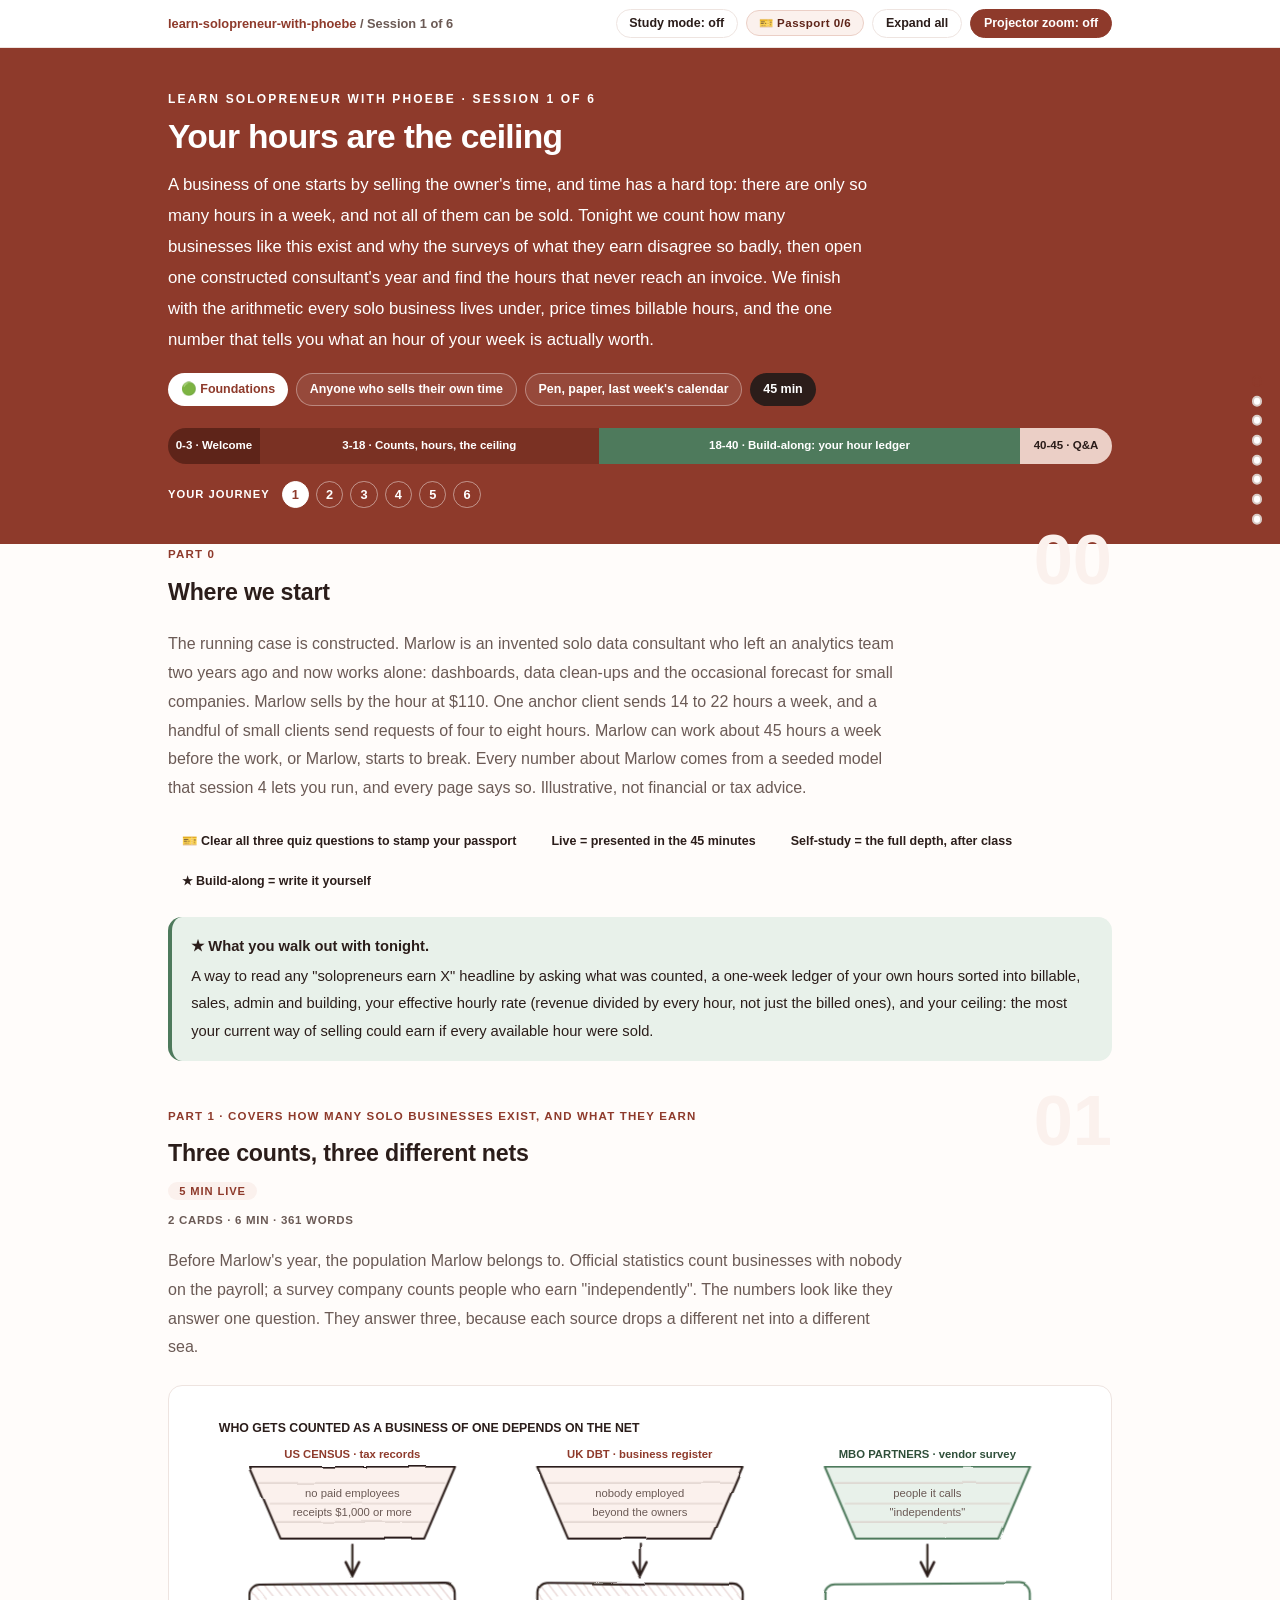
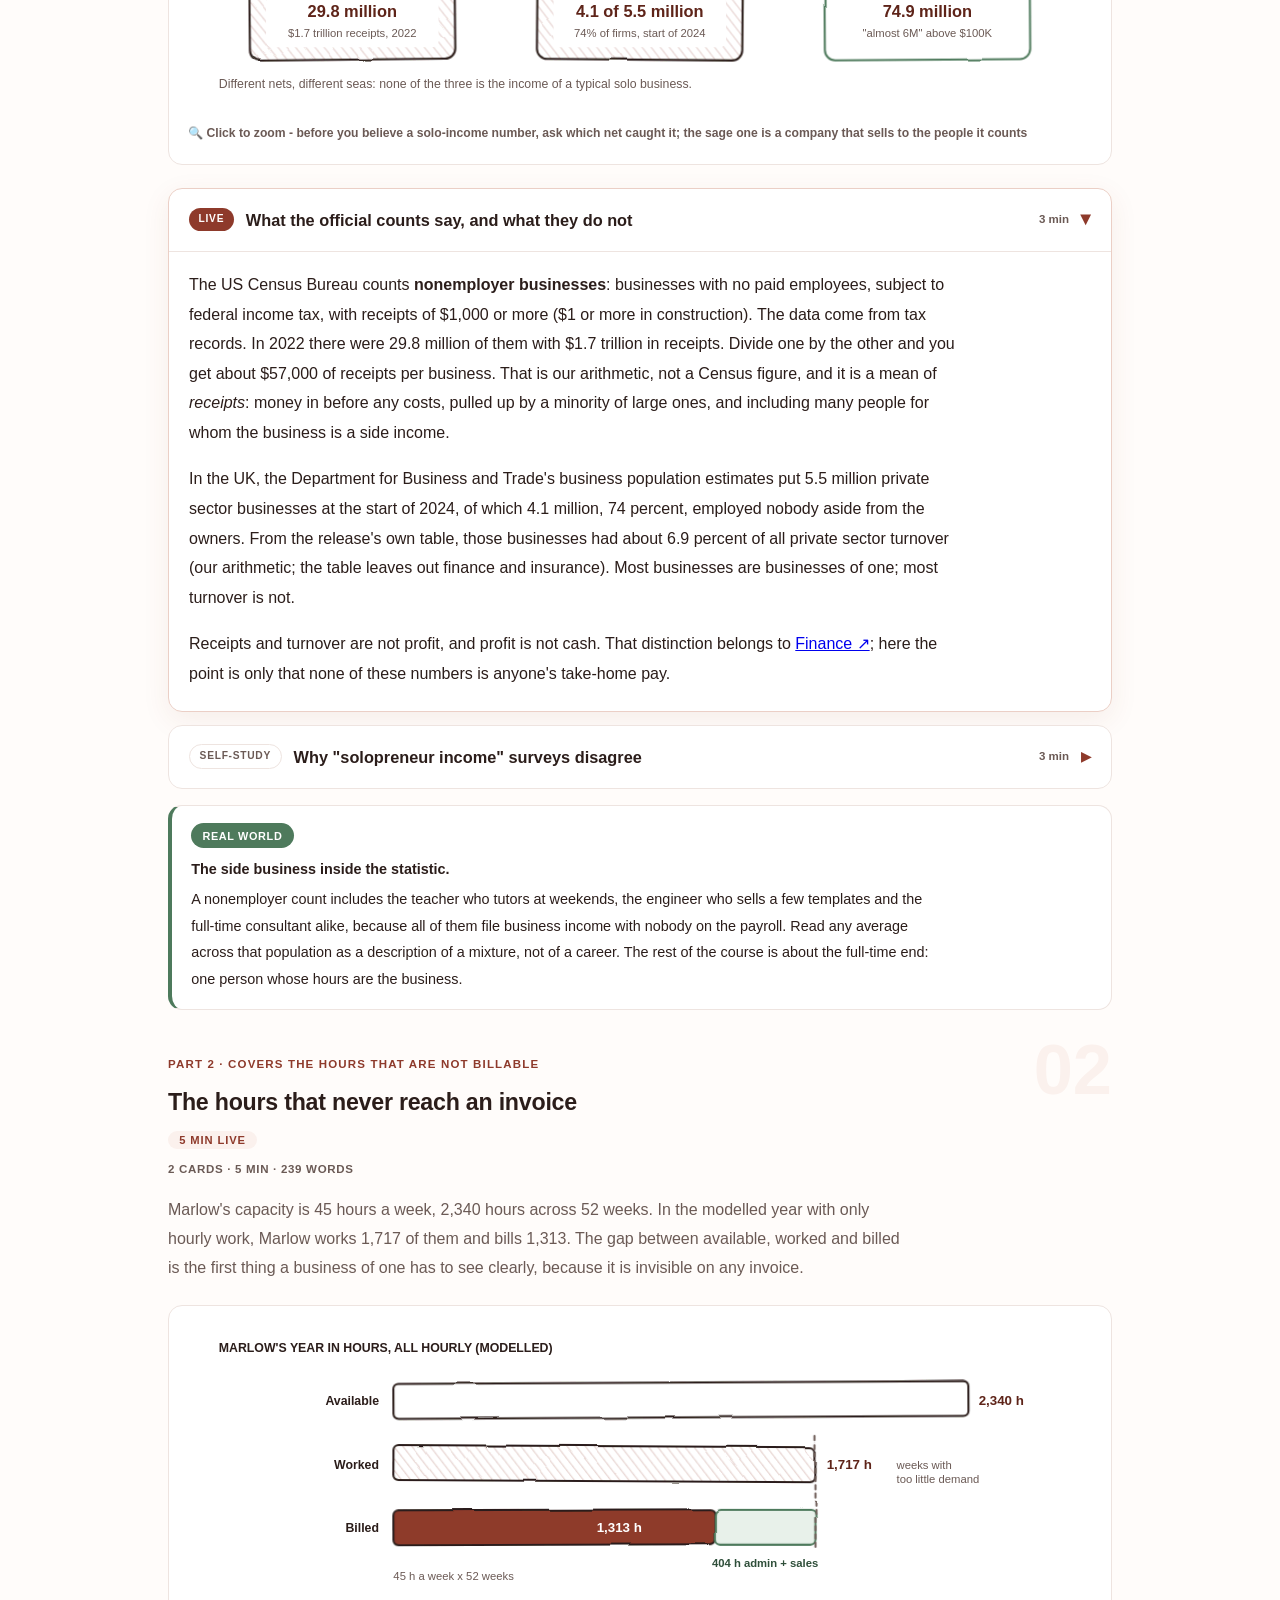
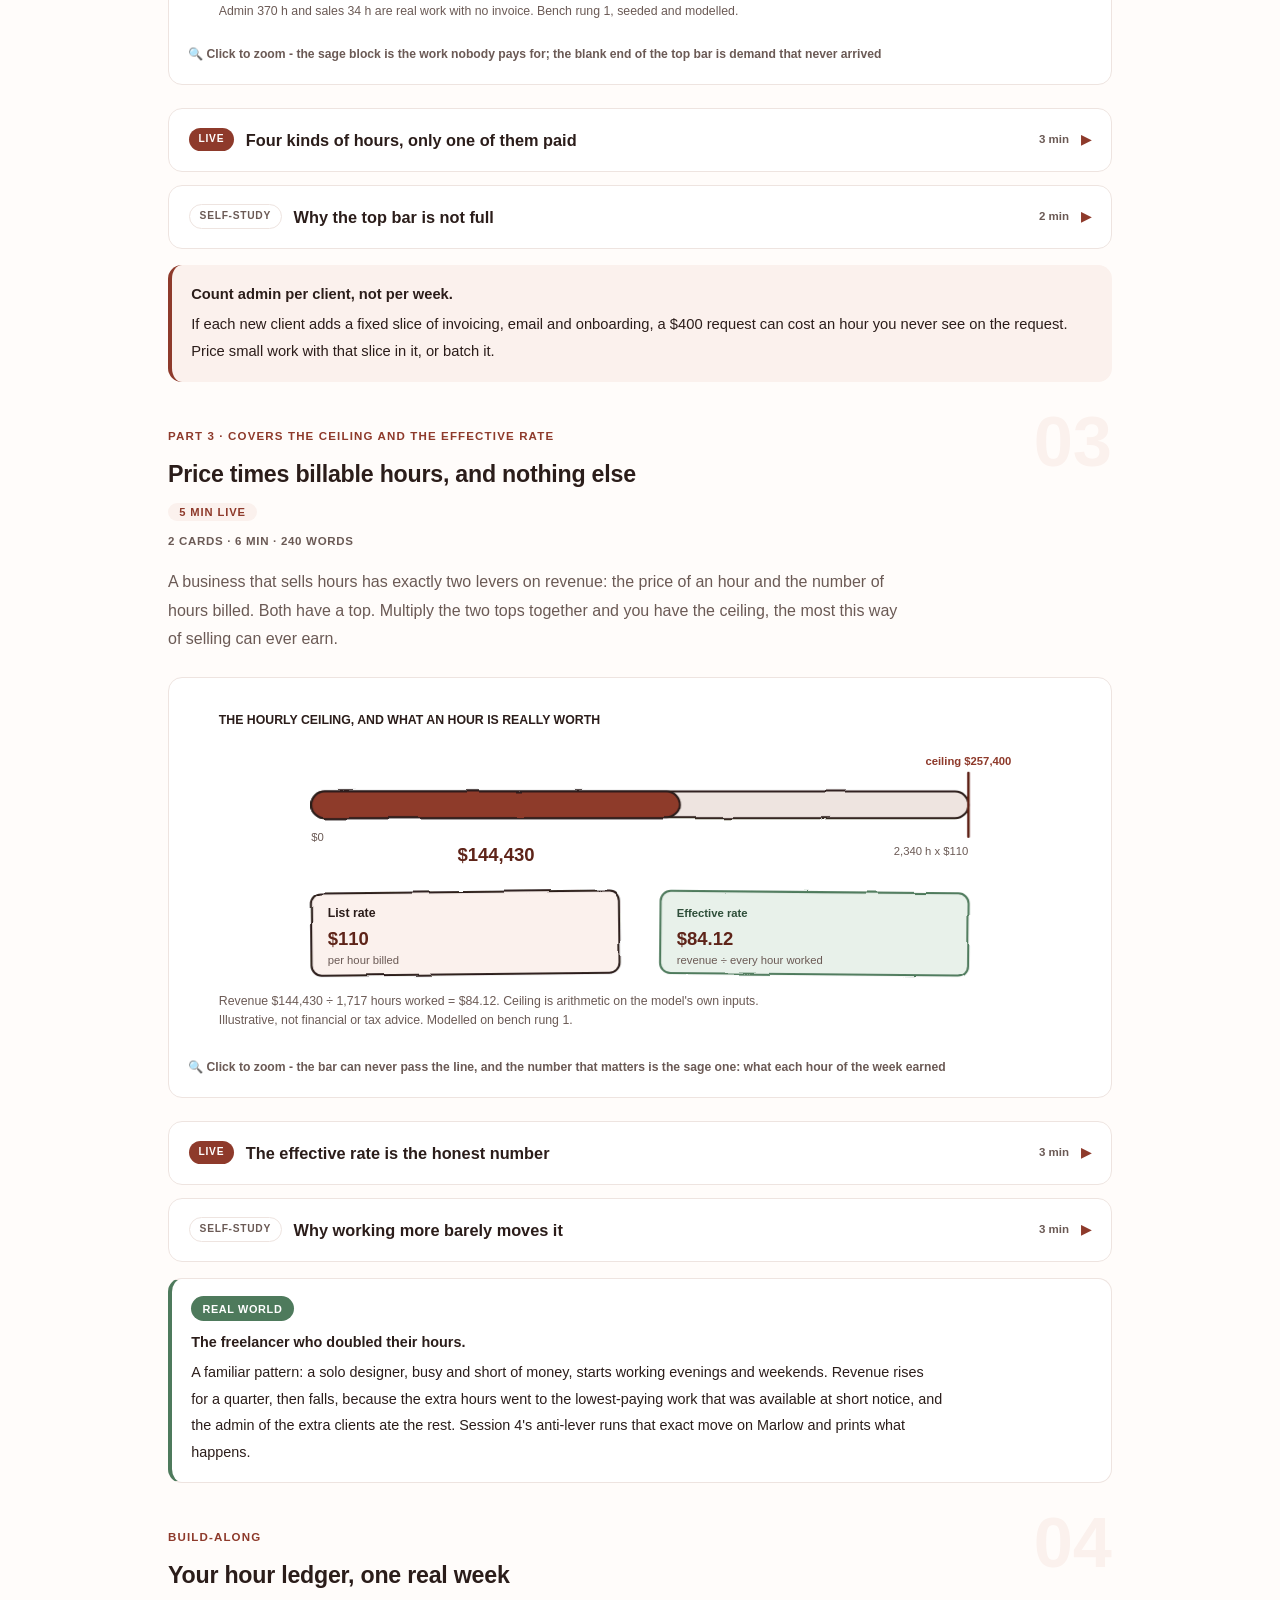
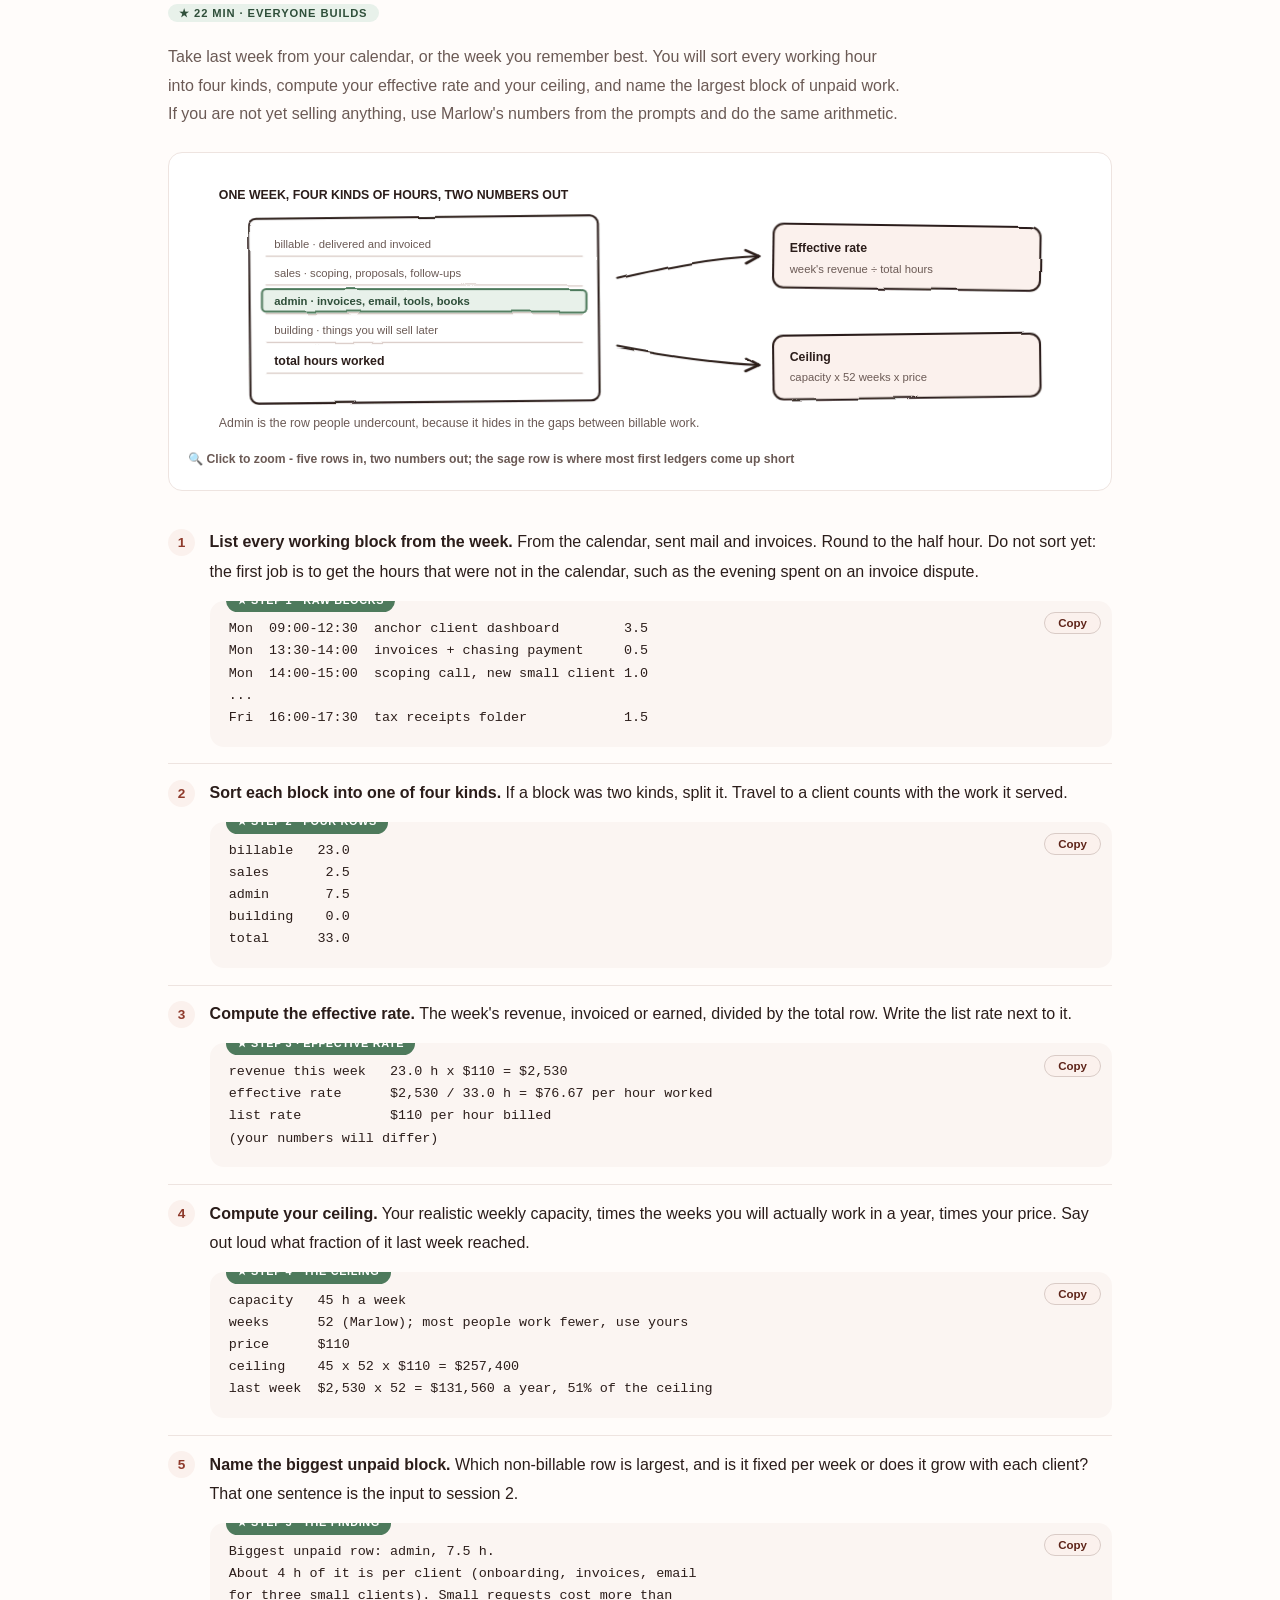
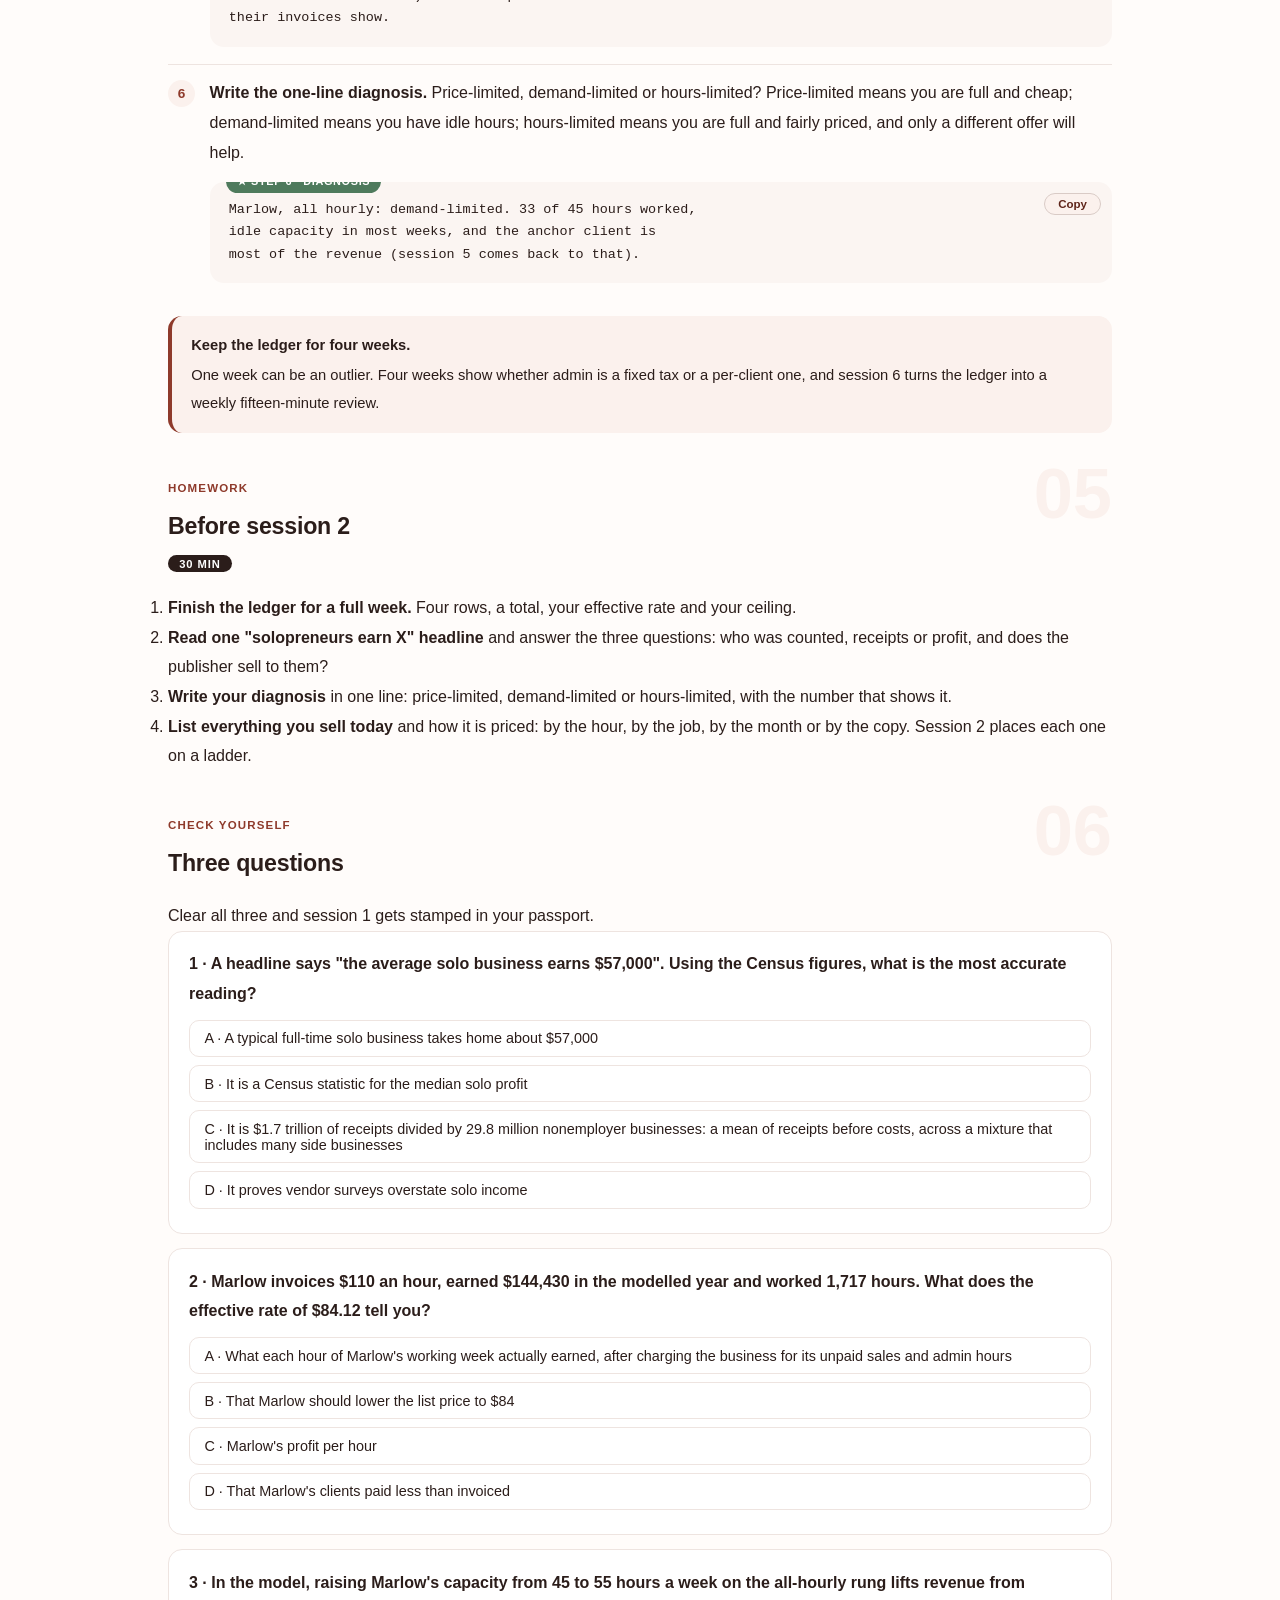
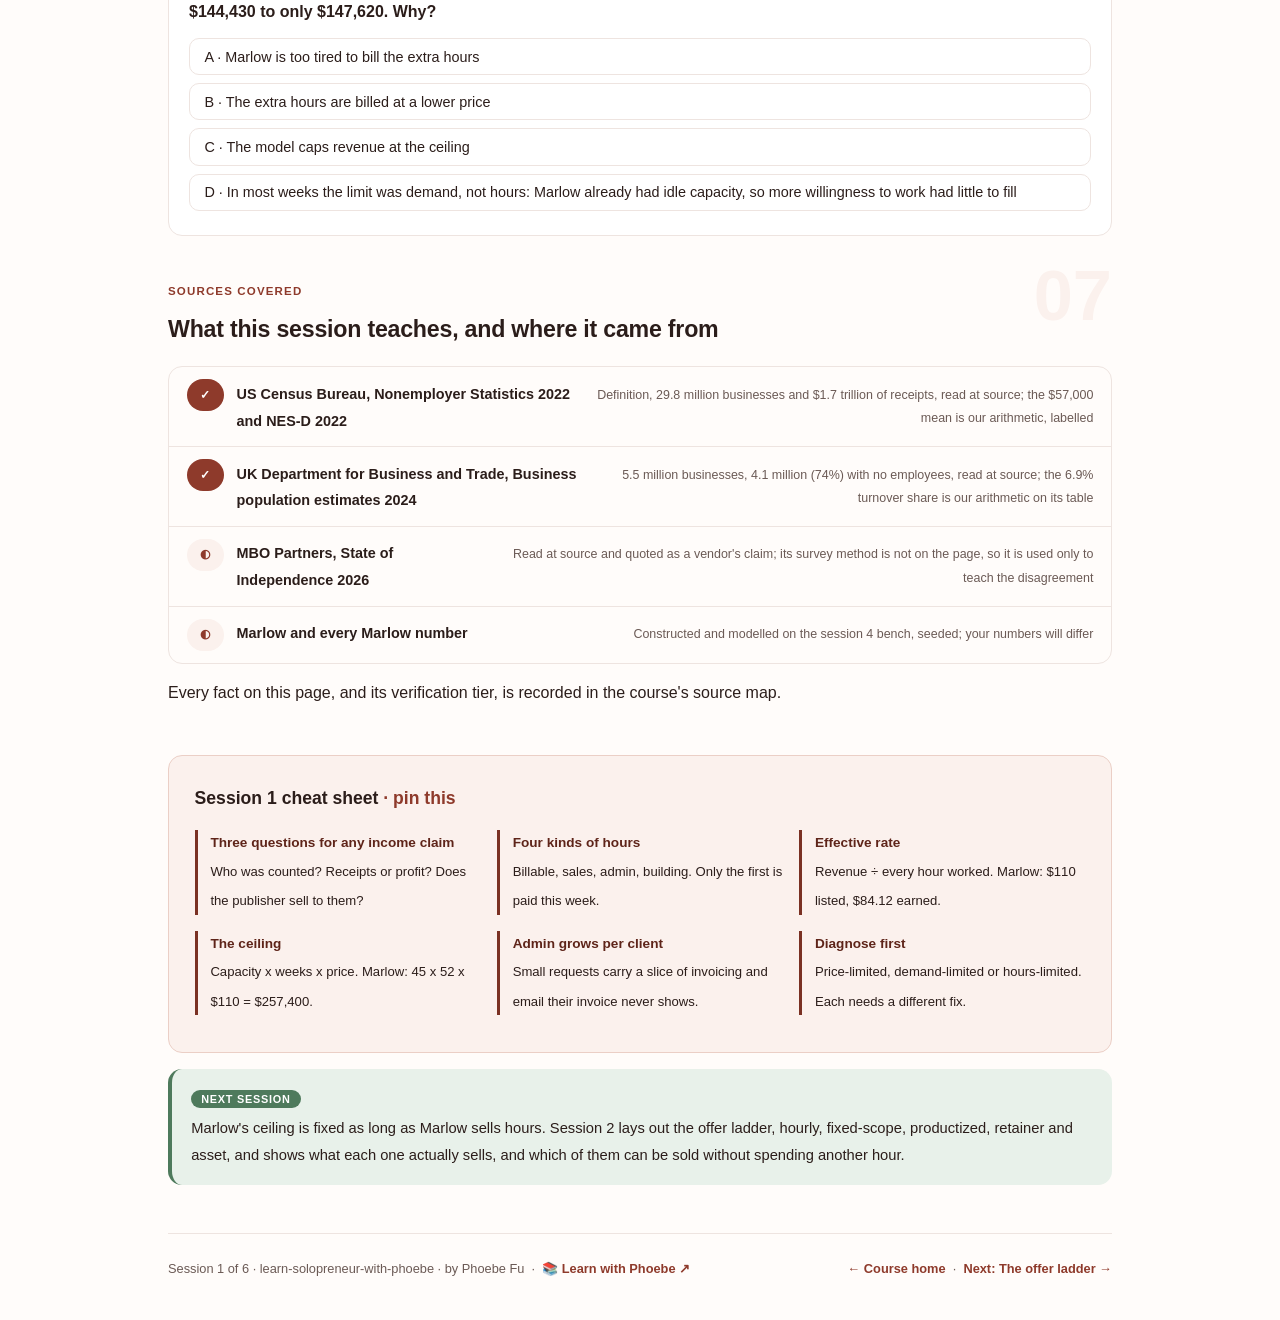
==== courses/01-hours-are-the-ceiling.html @ 86ce68c7 "Build learn-solopreneur-with-phoebe: six sessions, landing page and in-browser bench All pages pass " ====
<!DOCTYPE html>
<html lang="en">
<head>
<meta charset="UTF-8">
<meta name="viewport" content="width=device-width, initial-scale=1.0">
<!-- social:start -->
<meta name="description" content="Session 1 of 6. A business of one sells hours until it learns to sell something else. How many solo businesses exist and why the income surveys disagree, the hours that never get billed, and the ceiling arithmetic: price times billable hours, with the effective rate that divides by every hour.">
<meta property="og:type" content="article">
<meta property="og:site_name" content="Learn with Phoebe">
<meta property="og:title" content="Your hours are the ceiling - learn solopreneur with phoebe">
<meta property="og:description" content="Session 1 of 6. Count the hours you never bill, find your ceiling, and read your effective rate.">
<meta property="og:url" content="https://phoebefu6.github.io/learn-solopreneur-with-phoebe/courses/01-hours-are-the-ceiling.html">
<meta property="og:image" content="https://phoebefu6.github.io/learn-solopreneur-with-phoebe/assets/og-cover.png">
<meta property="og:image:width" content="1200">
<meta property="og:image:height" content="630">
<meta name="twitter:card" content="summary_large_image">
<meta name="twitter:title" content="Your hours are the ceiling - learn solopreneur with phoebe">
<meta name="twitter:description" content="Session 1 of 6. The hours you never bill, the ceiling, and the effective rate.">
<meta name="twitter:image" content="https://phoebefu6.github.io/learn-solopreneur-with-phoebe/assets/og-cover.png">
<!-- social:end -->
<title>Session 1 · Your hours are the ceiling - learn solopreneur with phoebe</title>
<link rel="stylesheet" href="../assets/style.css?v=1">
</head>
<body>

<div class="toolbar">
  <div class="wrap">
    <span class="crumb"><a href="../index.html">learn-solopreneur-with-phoebe</a> / Session 1 of 6</span>
    <button class="btn" id="toggle-all" type="button">Expand all</button>
    <button class="btn primary" id="zoom-toggle" type="button">Projector zoom: off</button>
  </div>
</div>

<header class="masthead">
  <div class="wrap">
    <div class="eyebrow">Learn Solopreneur with Phoebe · Session 1 of 6</div>
    <h1>Your <span class="accent">hours</span> are the ceiling</h1>
    <p class="sub">A business of one starts by selling the owner's time, and time has a hard top: there are only so many hours in a week, and not all of them can be sold. Tonight we count how many businesses like this exist and why the surveys of what they earn disagree so badly, then open one constructed consultant's year and find the hours that never reach an invoice. We finish with the arithmetic every solo business lives under, price times billable hours, and the one number that tells you what an hour of your week is actually worth.</p>
    <div class="chip-row">
      <span class="chip level">🟢 Foundations</span>
      <span class="chip audience">Anyone who sells their own time</span>
      <span class="chip audience">Pen, paper, last week's calendar</span>
      <span class="chip time">45 min</span>
    </div>
    <div class="agenda">
      <span class="a1" style="flex:1">0-3 · Welcome</span>
      <span class="a2" style="flex:4">3-18 · Counts, hours, the ceiling</span>
      <span class="a3" style="flex:5">18-40 · Build-along: your hour ledger</span>
      <span class="a4" style="flex:1">40-45 · Q&amp;A</span>
    </div>
  </div>
</header>

<main class="wrap">

  <section class="section" id="intro">
    <div class="section-kicker">
      <span class="klabel">Part 0</span>
      <h2>Where we start</h2>
    </div>
    <p class="lede">The running case is constructed. Marlow is an invented solo data consultant who left an analytics team two years ago and now works alone: dashboards, data clean-ups and the occasional forecast for small companies. Marlow sells by the hour at $110. One anchor client sends 14 to 22 hours a week, and a handful of small clients send requests of four to eight hours. Marlow can work about 45 hours a week before the work, or Marlow, starts to break. Every number about Marlow comes from a seeded model that session 4 lets you run, and every page says so. Illustrative, not financial or tax advice.</p>

    <div class="legend">
      <span class="pill">🎫 Clear all three quiz questions to stamp your passport</span>
      <span class="pill">Live = presented in the 45 minutes</span>
      <span class="pill">Self-study = the full depth, after class</span>
      <span class="pill">★ Build-along = write it yourself</span>
    </div>

    <div class="callout win">
      <p><strong>★ What you walk out with tonight.</strong> A way to read any "solopreneurs earn X" headline by asking what was counted, a one-week ledger of your own hours sorted into billable, sales, admin and building, your effective hourly rate (revenue divided by every hour, not just the billed ones), and your ceiling: the most your current way of selling could earn if every available hour were sold.</p>
    </div>
  </section>

  <section class="section" id="part-1">
    <div class="section-kicker">
      <span class="klabel">Part 1 · covers how many solo businesses exist, and what they earn</span>
      <h2>Three counts, three different nets</h2>
      <span class="tag concept">5 min live</span>
    </div>
    <p class="lede">Before Marlow's year, the population Marlow belongs to. Official statistics count businesses with nobody on the payroll; a survey company counts people who earn "independently". The numbers look like they answer one question. They answer three, because each source drops a different net into a different sea.</p>

    <figure class="zoomable">
      <svg viewBox="0 0 880 300" xmlns="http://www.w3.org/2000/svg" role="img" aria-label="Three nets drawn side by side. US Census counts tax filers with no paid employees and receipts of 1,000 dollars or more: 29.8 million businesses with 1.7 trillion dollars of receipts in 2022, about 57,000 dollars each by our arithmetic. The UK Department for Business and Trade counts businesses employing nobody beyond the owners: 4.1 million of 5.5 million, 74 percent, with about 6.9 percent of turnover by our arithmetic. MBO Partners, a vendor, counts people it calls independents by its own survey: 74.9 million, almost 6 million above 100,000 dollars. The vendor net is outlined in sage.">
        <defs>
          <filter id="s1aSk" x="-3%" y="-3%" width="106%" height="106%"><feTurbulence type="fractalNoise" baseFrequency="0.02" numOctaves="2" seed="11" result="n"/><feDisplacementMap in="SourceGraphic" in2="n" scale="2.4" xChannelSelector="R" yChannelSelector="G"/></filter>
          <pattern id="s1aHc" patternUnits="userSpaceOnUse" width="7" height="7" patternTransform="rotate(-38)"><line x1="0" y1="0" x2="0" y2="7" stroke="#8E3A2B" stroke-width="1" opacity=".5"/></pattern>
          <marker id="s1aAr" viewBox="0 0 10 10" refX="9" refY="5" markerWidth="8" markerHeight="8" orient="auto"><path d="M1 1 L9 5 L1 9" fill="none" stroke="#2B1D1A" stroke-width="1.6" stroke-linecap="round"/></marker>
        </defs>
        <style>
          .s1aH { font: 800 12px Inter, sans-serif; fill: #2B1D1A; }
          .s1aL { font: 600 12px Inter, sans-serif; fill: #2B1D1A; }
          .s1aS { font: 400 11px Inter, sans-serif; fill: #6B5A55; }
          .s1aB { font: 800 11px Inter, sans-serif; fill: #2F4F3A; }
          .s1aA { font: 700 11px Inter, sans-serif; fill: #8E3A2B; }
          .s1aV { font: 800 16px Inter, sans-serif; fill: #5E2419; }
          .s1aN { font: 400 12px Inter, sans-serif; fill: #6B5A55; }
        </style>

        <text class="s1aH" x="30" y="26">WHO GETS COUNTED AS A BUSINESS OF ONE DEPENDS ON THE NET</text>

        <g filter="url(#s1aSk)" fill="none" stroke="#2B1D1A" stroke-width="2" stroke-linecap="round" stroke-linejoin="round">
          <path d="M60 60 L260 60 L230 130 L90 130 Z" fill="#FBF1ED"/>
          <path d="M70 76 L250 76 M80 96 L240 96 M86 114 L234 114" stroke="#D9CBC6" stroke-width="1.2"/>
          <path d="M340 60 L540 60 L510 130 L370 130 Z" fill="#FBF1ED"/>
          <path d="M350 76 L530 76 M360 96 L520 96 M366 114 L514 114" stroke="#D9CBC6" stroke-width="1.2"/>
          <path d="M620 60 L820 60 L790 130 L650 130 Z" fill="#E8F1EA" stroke="#4E7A5C"/>
          <path d="M630 76 L810 76 M640 96 L800 96 M646 114 L794 114" stroke="#D9CBC6" stroke-width="1.2"/>
          <path d="M160 136 L160 166" marker-end="url(#s1aAr)"/>
          <path d="M440 136 L440 166" marker-end="url(#s1aAr)"/>
          <path d="M720 136 L720 166" marker-end="url(#s1aAr)"/>
          <rect x="60" y="174" width="200" height="74" rx="10" transform="rotate(-0.6 160 211)" fill="url(#s1aHc)"/>
          <rect x="340" y="174" width="200" height="74" rx="10" transform="rotate(0.5 440 211)" fill="url(#s1aHc)"/>
          <rect x="620" y="174" width="200" height="74" rx="10" transform="rotate(-0.4 720 211)" fill="#FFFFFF" stroke="#4E7A5C"/>
        </g>

        <text class="s1aA" x="160" y="52" text-anchor="middle">US CENSUS · tax records</text>
        <text class="s1aS" x="160" y="90" text-anchor="middle">no paid employees</text>
        <text class="s1aS" x="160" y="108" text-anchor="middle">receipts $1,000 or more</text>
        <text class="s1aA" x="440" y="52" text-anchor="middle">UK DBT · business register</text>
        <text class="s1aS" x="440" y="90" text-anchor="middle">nobody employed</text>
        <text class="s1aS" x="440" y="108" text-anchor="middle">beyond the owners</text>
        <text class="s1aB" x="720" y="52" text-anchor="middle">MBO PARTNERS · vendor survey</text>
        <text class="s1aS" x="720" y="90" text-anchor="middle">people it calls</text>
        <text class="s1aS" x="720" y="108" text-anchor="middle">"independents"</text>

        <rect x="76" y="186" width="168" height="50" rx="6" fill="#FFFFFF"/>
        <text class="s1aV" x="160" y="206" text-anchor="middle">29.8 million</text>
        <text class="s1aS" x="160" y="226" text-anchor="middle">$1.7 trillion receipts, 2022</text>
        <rect x="356" y="186" width="168" height="50" rx="6" fill="#FFFFFF"/>
        <text class="s1aV" x="440" y="206" text-anchor="middle">4.1 of 5.5 million</text>
        <text class="s1aS" x="440" y="226" text-anchor="middle">74% of firms, start of 2024</text>
        <text class="s1aV" x="720" y="206" text-anchor="middle">74.9 million</text>
        <text class="s1aS" x="720" y="226" text-anchor="middle">"almost 6M" above $100K</text>

        <text class="s1aN" x="30" y="276">Different nets, different seas: none of the three is the income of a typical solo business.</text>
      </svg>
      <figcaption>🔍 Click to zoom - before you believe a solo-income number, ask which net caught it; the sage one is a company that sells to the people it counts</figcaption>
    </figure>

    <details class="card" open>
      <summary><span class="mode live">Live</span>What the official counts say, and what they do not<span class="mini">3 min</span><span class="caret">▶</span></summary>
      <div class="body">
        <p>The US Census Bureau counts <strong>nonemployer businesses</strong>: businesses with no paid employees, subject to federal income tax, with receipts of $1,000 or more ($1 or more in construction). The data come from tax records. In 2022 there were 29.8 million of them with $1.7 trillion in receipts. Divide one by the other and you get about $57,000 of receipts per business. That is our arithmetic, not a Census figure, and it is a mean of <em>receipts</em>: money in before any costs, pulled up by a minority of large ones, and including many people for whom the business is a side income.</p>
        <p>In the UK, the Department for Business and Trade's business population estimates put 5.5 million private sector businesses at the start of 2024, of which 4.1 million, 74 percent, employed nobody aside from the owners. From the release's own table, those businesses had about 6.9 percent of all private sector turnover (our arithmetic; the table leaves out finance and insurance). Most businesses are businesses of one; most turnover is not.</p>
        <p>Receipts and turnover are not profit, and profit is not cash. That distinction belongs to <a href="https://phoebefu6.github.io/learn-finance-with-phoebe/">Finance ↗</a>; here the point is only that none of these numbers is anyone's take-home pay.</p>
      </div>
    </details>

    <details class="card">
      <summary><span class="mode self">Self-study</span>Why "solopreneur income" surveys disagree<span class="mini">3 min</span><span class="caret">▶</span></summary>
      <div class="body">
        <p>MBO Partners, a company that sells services to independent workers, publishes an annual State of Independence report. Its 2026 page headlines "a record 74.9M Americans now earn income independently" and says "almost 6M of them now earn more than $100K per year". The page does not describe how the independent-workforce survey was run. Those figures count people, not businesses, by the survey's own definition of independence, and the headline picks the high earners.</p>
        <p>None of this makes the vendor wrong, and none of it makes the Census mean right about you. The honest position is the disagreement itself: a tax-record mean of about $57,000 of receipts, a UK register where three in four businesses have no staff and share a small slice of turnover, and a vendor survey that celebrates the top. When someone quotes "solopreneurs earn X", ask three questions: who was counted, is it receipts or profit, and does the publisher sell to the people it counted.</p>
      </div>
    </details>

    <div class="callout example">
      <span class="ex-pill">Real world</span>
      <p><strong>The side business inside the statistic.</strong> A nonemployer count includes the teacher who tutors at weekends, the engineer who sells a few templates and the full-time consultant alike, because all of them file business income with nobody on the payroll. Read any average across that population as a description of a mixture, not of a career. The rest of the course is about the full-time end: one person whose hours are the business.</p>
    </div>
  </section>

  <section class="section" id="part-2">
    <div class="section-kicker">
      <span class="klabel">Part 2 · covers the hours that are not billable</span>
      <h2>The hours that never reach an invoice</h2>
      <span class="tag concept">5 min live</span>
    </div>
    <p class="lede">Marlow's capacity is 45 hours a week, 2,340 hours across 52 weeks. In the modelled year with only hourly work, Marlow works 1,717 of them and bills 1,313. The gap between available, worked and billed is the first thing a business of one has to see clearly, because it is invisible on any invoice.</p>

    <figure class="zoomable">
      <svg viewBox="0 0 880 300" xmlns="http://www.w3.org/2000/svg" role="img" aria-label="Three bars on one scale. Available: 2,340 hours, 45 a week for 52 weeks. Worked: 1,717 hours, the rest is weeks with too little demand. Billed: 1,313 hours. The gap between worked and billed is 370 hours of admin and 34 hours of sales, highlighted in sage. Modelled, rung 1 of the session 4 bench.">
        <defs>
          <filter id="s1bSk" x="-3%" y="-3%" width="106%" height="106%"><feTurbulence type="fractalNoise" baseFrequency="0.02" numOctaves="2" seed="23" result="n"/><feDisplacementMap in="SourceGraphic" in2="n" scale="2.4" xChannelSelector="R" yChannelSelector="G"/></filter>
          <pattern id="s1bHc" patternUnits="userSpaceOnUse" width="7" height="7" patternTransform="rotate(-38)"><line x1="0" y1="0" x2="0" y2="7" stroke="#8E3A2B" stroke-width="1" opacity=".5"/></pattern>
        </defs>
        <style>
          .s1bH { font: 800 12px Inter, sans-serif; fill: #2B1D1A; }
          .s1bL { font: 600 12px Inter, sans-serif; fill: #2B1D1A; }
          .s1bS { font: 400 11px Inter, sans-serif; fill: #6B5A55; }
          .s1bB { font: 800 11px Inter, sans-serif; fill: #2F4F3A; }
          .s1bV { font: 800 13px Inter, sans-serif; fill: #5E2419; }
          .s1bN { font: 400 12px Inter, sans-serif; fill: #6B5A55; }
        </style>

        <text class="s1bH" x="30" y="26">MARLOW'S YEAR IN HOURS, ALL HOURLY (MODELLED)</text>

        <g filter="url(#s1bSk)" fill="none" stroke="#2B1D1A" stroke-width="2" stroke-linecap="round" stroke-linejoin="round">
          <rect x="200" y="56" width="560" height="34" rx="5" transform="rotate(-0.3 480 73)" fill="#FFFFFF"/>
          <rect x="200" y="118" width="411" height="34" rx="5" transform="rotate(0.3 405 135)" fill="url(#s1bHc)"/>
          <rect x="200" y="180" width="314" height="34" rx="5" transform="rotate(-0.2 357 197)" fill="#8E3A2B"/>
          <rect x="514" y="180" width="97" height="34" rx="5" fill="#E8F1EA" stroke="#4E7A5C"/>
          <path d="M611 108 L611 216" stroke="#6B5A55" stroke-dasharray="4 4"/>
        </g>

        <text class="s1bL" x="186" y="78" text-anchor="end">Available</text>
        <text class="s1bL" x="186" y="140" text-anchor="end">Worked</text>
        <text class="s1bL" x="186" y="202" text-anchor="end">Billed</text>
        <text class="s1bV" x="770" y="78">2,340 h</text>
        <text class="s1bV" x="622" y="140">1,717 h</text>
        <text class="s1bV" x="420" y="202" text-anchor="middle" style="fill:#FFFFFF">1,313 h</text>
        <text class="s1bB" x="562" y="236" text-anchor="middle">404 h admin + sales</text>
        <text class="s1bS" x="690" y="140">weeks with</text>
        <text class="s1bS" x="690" y="154">too little demand</text>
        <text class="s1bS" x="200" y="248">45 h a week x 52 weeks</text>

        <text class="s1bN" x="30" y="282">Admin 370 h and sales 34 h are real work with no invoice. Bench rung 1, seeded and modelled.</text>
      </svg>
      <figcaption>🔍 Click to zoom - the sage block is the work nobody pays for; the blank end of the top bar is demand that never arrived</figcaption>
    </figure>

    <details class="card">
      <summary><span class="mode live">Live</span>Four kinds of hours, only one of them paid<span class="mini">3 min</span><span class="caret">▶</span></summary>
      <div class="body">
        <p>Every hour of a solo week falls into one of four kinds. <strong>Billable</strong> hours are delivered to a client and invoiced. <strong>Sales</strong> hours win the work: scoping calls, proposals, follow-ups. <strong>Admin</strong> hours keep the business running: invoices, bookkeeping, email, tools, tax paperwork. <strong>Building</strong> hours make something you will sell later, a template, a course, a packaged offer. Only the first kind is paid this week.</p>
        <p>In Marlow's modelled all-hourly year, admin is 370 hours, about seven a week, made of a fixed six hours plus half an hour for every client billed that week. More small clients means more admin, which is why the small requests cost more than their invoices show. Sales is only 34 hours because the anchor client needs no selling. Billable hours are 76.5 percent of the hours worked.</p>
      </div>
    </details>

    <details class="card">
      <summary><span class="mode self">Self-study</span>Why the top bar is not full<span class="mini">2 min</span><span class="caret">▶</span></summary>
      <div class="body">
        <p>Marlow worked 1,717 of 2,340 available hours, about 33 hours a week. The model never made Marlow refuse to work; there simply was not enough hourly demand most weeks. That is a common shape for a business that sells only time: capacity sits idle in quiet weeks and cannot be stored for busy ones. An hour not sold on Tuesday is gone. Session 2's offer ladder is largely a way of selling things that do not expire on Tuesday.</p>
        <p>Where your own week goes, and how to triage it, is taught in <a href="https://phoebefu6.github.io/learn-ai-productivity-with-phoebe/">AI Productivity ↗</a>. Here the hours matter only as entries on a business ledger.</p>
      </div>
    </details>

    <div class="callout tip">
      <p><strong>Count admin per client, not per week.</strong> If each new client adds a fixed slice of invoicing, email and onboarding, a $400 request can cost an hour you never see on the request. Price small work with that slice in it, or batch it.</p>
    </div>
  </section>

  <section class="section" id="part-3">
    <div class="section-kicker">
      <span class="klabel">Part 3 · covers the ceiling and the effective rate</span>
      <h2>Price times billable hours, and nothing else</h2>
      <span class="tag concept">5 min live</span>
    </div>
    <p class="lede">A business that sells hours has exactly two levers on revenue: the price of an hour and the number of hours billed. Both have a top. Multiply the two tops together and you have the ceiling, the most this way of selling can ever earn.</p>

    <figure class="zoomable">
      <svg viewBox="0 0 880 340" xmlns="http://www.w3.org/2000/svg" role="img" aria-label="A gauge of Marlow's modelled annual revenue against the hourly ceiling. Track from 0 to 257,400 dollars, the ceiling if all 2,340 available hours were billed at 110 dollars. Actual revenue 144,430 dollars. Below, two rates: the list rate 110 dollars per billed hour and the effective rate 84.12 dollars per hour worked, the second highlighted in sage.">
        <defs>
          <filter id="s1cSk" x="-3%" y="-3%" width="106%" height="106%"><feTurbulence type="fractalNoise" baseFrequency="0.02" numOctaves="2" seed="37" result="n"/><feDisplacementMap in="SourceGraphic" in2="n" scale="2.4" xChannelSelector="R" yChannelSelector="G"/></filter>
        </defs>
        <style>
          .s1cH { font: 800 12px Inter, sans-serif; fill: #2B1D1A; }
          .s1cL { font: 600 12px Inter, sans-serif; fill: #2B1D1A; }
          .s1cS { font: 400 11px Inter, sans-serif; fill: #6B5A55; }
          .s1cB { font: 800 11px Inter, sans-serif; fill: #2F4F3A; }
          .s1cA { font: 700 11px Inter, sans-serif; fill: #8E3A2B; }
          .s1cV { font: 800 18px Inter, sans-serif; fill: #5E2419; }
          .s1cN { font: 400 12px Inter, sans-serif; fill: #6B5A55; }
        </style>

        <text class="s1cH" x="30" y="26">THE HOURLY CEILING, AND WHAT AN HOUR IS REALLY WORTH</text>

        <g filter="url(#s1cSk)" fill="none" stroke="#2B1D1A" stroke-width="2" stroke-linecap="round" stroke-linejoin="round">
          <rect x="120" y="92" width="640" height="26" rx="13" fill="#EEE4E0"/>
          <rect x="120" y="92" width="359" height="26" rx="13" fill="#8E3A2B"/>
          <path d="M760 74 L760 136" stroke="#5E2419" stroke-width="2.5"/>
          <rect x="120" y="190" width="300" height="80" rx="10" transform="rotate(-0.6 270 230)" fill="#FBF1ED"/>
          <rect x="460" y="190" width="300" height="80" rx="10" transform="rotate(0.5 610 230)" fill="#E8F1EA" stroke="#4E7A5C"/>
        </g>

        <text class="s1cA" x="760" y="66" text-anchor="middle">ceiling $257,400</text>
        <text class="s1cS" x="120" y="140">$0</text>
        <text class="s1cV" x="300" y="160" text-anchor="middle">$144,430</text>
        <text class="s1cS" x="760" y="154" text-anchor="end">2,340 h x $110</text>
        <text class="s1cL" x="136" y="214">List rate</text>
        <text class="s1cV" x="136" y="242">$110</text>
        <text class="s1cS" x="136" y="260">per hour billed</text>
        <text class="s1cB" x="476" y="214">Effective rate</text>
        <text class="s1cV" x="476" y="242">$84.12</text>
        <text class="s1cS" x="476" y="260">revenue ÷ every hour worked</text>

        <text class="s1cN" x="30" y="300">Revenue $144,430 ÷ 1,717 hours worked = $84.12. Ceiling is arithmetic on the model's own inputs.</text>
        <text class="s1cN" x="30" y="318">Illustrative, not financial or tax advice. Modelled on bench rung 1.</text>
      </svg>
      <figcaption>🔍 Click to zoom - the bar can never pass the line, and the number that matters is the sage one: what each hour of the week earned</figcaption>
    </figure>

    <details class="card">
      <summary><span class="mode live">Live</span>The effective rate is the honest number<span class="mini">3 min</span><span class="caret">▶</span></summary>
      <div class="body">
        <p>Marlow's invoices say $110 an hour. Divide the year's revenue, $144,430, by every hour Marlow worked, 1,717, and each hour of the week earned $84.12. The difference is the admin and sales nobody paid for. The <strong>effective rate</strong>, revenue divided by all hours, is the number to compare across offers, across years and against a salary, because it charges every offer for the work it drags in with it.</p>
        <p>The ceiling is simpler and harsher. At 45 hours a week for 52 weeks and $110 an hour, the most hourly work can bring in is $257,400, and only if every available hour were billed, which no week ever is. The modelled year reaches 56 percent of it.</p>
      </div>
    </details>

    <details class="card">
      <summary><span class="mode self">Self-study</span>Why working more barely moves it<span class="mini">3 min</span><span class="caret">▶</span></summary>
      <div class="body">
        <p>On the session 4 bench, raise Marlow's weekly capacity from 45 to 55 hours on the all-hourly rung and revenue moves from $144,430 to $147,620. Ten more hours a week of willingness buy almost nothing, because the limit in most weeks was demand, not hours. Raise the hourly price from $110 to $150 instead and revenue moves to $196,950 in the model, which assumes the same clients keep the same hours at the higher price. Whether they would is a question about demand and price response that <a href="https://phoebefu6.github.io/learn-economics-with-phoebe/">Economics ↗</a> owns; the model does not know.</p>
        <p>Either way, both levers stay inside the same ceiling. A higher price lifts the line; it does not remove it. Removing it takes a different thing to sell.</p>
      </div>
    </details>

    <div class="callout example">
      <span class="ex-pill">Real world</span>
      <p><strong>The freelancer who doubled their hours.</strong> A familiar pattern: a solo designer, busy and short of money, starts working evenings and weekends. Revenue rises for a quarter, then falls, because the extra hours went to the lowest-paying work that was available at short notice, and the admin of the extra clients ate the rest. Session 4's anti-lever runs that exact move on Marlow and prints what happens.</p>
    </div>
  </section>

  <section class="section" id="demo-1">
    <div class="section-kicker">
      <span class="klabel">Build-along</span>
      <h2>Your hour ledger, one real week</h2>
      <span class="tag demo">★ 22 min · everyone builds</span>
    </div>
    <p class="lede">Take last week from your calendar, or the week you remember best. You will sort every working hour into four kinds, compute your effective rate and your ceiling, and name the largest block of unpaid work. If you are not yet selling anything, use Marlow's numbers from the prompts and do the same arithmetic.</p>

    <figure class="zoomable">
      <svg viewBox="0 0 880 260" xmlns="http://www.w3.org/2000/svg" role="img" aria-label="A one-week ledger drawn as a page with five rows: billable, sales, admin, building, and total. Two arrows lead from the page to two results: effective rate, which is revenue divided by the total row, and the ceiling, which is capacity times weeks times price. The admin row is highlighted in sage as the row most people undercount.">
        <defs>
          <filter id="s1dSk" x="-3%" y="-3%" width="106%" height="106%"><feTurbulence type="fractalNoise" baseFrequency="0.02" numOctaves="2" seed="41" result="n"/><feDisplacementMap in="SourceGraphic" in2="n" scale="2.4" xChannelSelector="R" yChannelSelector="G"/></filter>
          <marker id="s1dAr" viewBox="0 0 10 10" refX="9" refY="5" markerWidth="8" markerHeight="8" orient="auto"><path d="M1 1 L9 5 L1 9" fill="none" stroke="#2B1D1A" stroke-width="1.6" stroke-linecap="round"/></marker>
        </defs>
        <style>
          .s1dH { font: 800 12px Inter, sans-serif; fill: #2B1D1A; }
          .s1dL { font: 600 12px Inter, sans-serif; fill: #2B1D1A; }
          .s1dS { font: 400 11px Inter, sans-serif; fill: #6B5A55; }
          .s1dB { font: 800 11px Inter, sans-serif; fill: #2F4F3A; }
          .s1dN { font: 400 12px Inter, sans-serif; fill: #6B5A55; }
        </style>

        <text class="s1dH" x="30" y="26">ONE WEEK, FOUR KINDS OF HOURS, TWO NUMBERS OUT</text>

        <g filter="url(#s1dSk)" fill="none" stroke="#2B1D1A" stroke-width="2" stroke-linecap="round" stroke-linejoin="round">
          <rect x="60" y="44" width="340" height="180" rx="8" transform="rotate(-0.6 230 134)" fill="#FFFFFF"/>
          <path d="M76 82 L384 82 M76 110 L384 110 M76 138 L384 138 M76 166 L384 166 M76 196 L384 196" stroke="#D9CBC6" stroke-width="1.2"/>
          <rect x="72" y="114" width="316" height="22" rx="4" fill="#E8F1EA" stroke="#4E7A5C"/>
          <path d="M418 104 C470 92 510 84 556 82" marker-end="url(#s1dAr)"/>
          <path d="M418 170 C470 180 510 186 556 188" marker-end="url(#s1dAr)"/>
          <rect x="570" y="52" width="260" height="62" rx="10" transform="rotate(0.8 700 83)" fill="#FBF1ED"/>
          <rect x="570" y="158" width="260" height="62" rx="10" transform="rotate(-0.7 700 189)" fill="#FBF1ED"/>
        </g>

        <text class="s1dS" x="84" y="74">billable · delivered and invoiced</text>
        <text class="s1dS" x="84" y="102">sales · scoping, proposals, follow-ups</text>
        <text class="s1dB" x="84" y="130">admin · invoices, email, tools, books</text>
        <text class="s1dS" x="84" y="158">building · things you will sell later</text>
        <text class="s1dL" x="84" y="188">total hours worked</text>
        <text class="s1dL" x="586" y="78">Effective rate</text>
        <text class="s1dS" x="586" y="98">week's revenue ÷ total hours</text>
        <text class="s1dL" x="586" y="184">Ceiling</text>
        <text class="s1dS" x="586" y="204">capacity x 52 weeks x price</text>

        <text class="s1dN" x="30" y="248">Admin is the row people undercount, because it hides in the gaps between billable work.</text>
      </svg>
      <figcaption>🔍 Click to zoom - five rows in, two numbers out; the sage row is where most first ledgers come up short</figcaption>
    </figure>

    <div class="steps">
      <div class="step">
        <p><strong>List every working block from the week.</strong> From the calendar, sent mail and invoices. Round to the half hour. Do not sort yet: the first job is to get the hours that were not in the calendar, such as the evening spent on an invoice dispute.</p>
        <div class="prompt-box good"><span class="label">★ Step 1 · raw blocks</span>Mon  09:00-12:30  anchor client dashboard        3.5
Mon  13:30-14:00  invoices + chasing payment     0.5
Mon  14:00-15:00  scoping call, new small client 1.0
...
Fri  16:00-17:30  tax receipts folder            1.5</div>
      </div>
      <div class="step">
        <p><strong>Sort each block into one of four kinds.</strong> If a block was two kinds, split it. Travel to a client counts with the work it served.</p>
        <div class="prompt-box good"><span class="label">★ Step 2 · four rows</span>billable   23.0
sales       2.5
admin       7.5
building    0.0
total      33.0</div>
      </div>
      <div class="step">
        <p><strong>Compute the effective rate.</strong> The week's revenue, invoiced or earned, divided by the total row. Write the list rate next to it.</p>
        <div class="prompt-box good"><span class="label">★ Step 3 · effective rate</span>revenue this week   23.0 h x $110 = $2,530
effective rate      $2,530 / 33.0 h = $76.67 per hour worked
list rate           $110 per hour billed
(your numbers will differ)</div>
      </div>
      <div class="step">
        <p><strong>Compute your ceiling.</strong> Your realistic weekly capacity, times the weeks you will actually work in a year, times your price. Say out loud what fraction of it last week reached.</p>
        <div class="prompt-box good"><span class="label">★ Step 4 · the ceiling</span>capacity   45 h a week
weeks      52 (Marlow); most people work fewer, use yours
price      $110
ceiling    45 x 52 x $110 = $257,400
last week  $2,530 x 52 = $131,560 a year, 51% of the ceiling</div>
      </div>
      <div class="step">
        <p><strong>Name the biggest unpaid block.</strong> Which non-billable row is largest, and is it fixed per week or does it grow with each client? That one sentence is the input to session 2.</p>
        <div class="prompt-box good"><span class="label">★ Step 5 · the finding</span>Biggest unpaid row: admin, 7.5 h.
About 4 h of it is per client (onboarding, invoices, email
for three small clients). Small requests cost more than
their invoices show.</div>
      </div>
      <div class="step">
        <p><strong>Write the one-line diagnosis.</strong> Price-limited, demand-limited or hours-limited? Price-limited means you are full and cheap; demand-limited means you have idle hours; hours-limited means you are full and fairly priced, and only a different offer will help.</p>
        <div class="prompt-box good"><span class="label">★ Step 6 · diagnosis</span>Marlow, all hourly: demand-limited. 33 of 45 hours worked,
idle capacity in most weeks, and the anchor client is
most of the revenue (session 5 comes back to that).</div>
      </div>
    </div>

    <div class="callout tip">
      <p><strong>Keep the ledger for four weeks.</strong> One week can be an outlier. Four weeks show whether admin is a fixed tax or a per-client one, and session 6 turns the ledger into a weekly fifteen-minute review.</p>
    </div>
  </section>

  <section class="section" id="exercise">
    <div class="section-kicker">
      <span class="klabel">Homework</span>
      <h2>Before session 2</h2>
      <span class="tag exercise">30 min</span>
    </div>
    <ol>
      <li><strong>Finish the ledger for a full week.</strong> Four rows, a total, your effective rate and your ceiling.</li>
      <li><strong>Read one "solopreneurs earn X" headline</strong> and answer the three questions: who was counted, receipts or profit, and does the publisher sell to them?</li>
      <li><strong>Write your diagnosis</strong> in one line: price-limited, demand-limited or hours-limited, with the number that shows it.</li>
      <li><strong>List everything you sell today</strong> and how it is priced: by the hour, by the job, by the month or by the copy. Session 2 places each one on a ladder.</li>
    </ol>
  </section>

  <section class="section" id="quiz">
    <div class="section-kicker">
      <span class="klabel">Check yourself</span>
      <h2>Three questions</h2>
    </div>
    <p>Clear all three and session 1 gets stamped in your passport.</p>

    <div class="quiz-q" data-answer="2">
      <p class="qtext">1 · A headline says "the average solo business earns $57,000". Using the Census figures, what is the most accurate reading?</p>
      <button class="qopt" type="button">A · A typical full-time solo business takes home about $57,000</button>
      <button class="qopt" type="button">B · It is a Census statistic for the median solo profit</button>
      <button class="qopt" type="button">C · It is $1.7 trillion of receipts divided by 29.8 million nonemployer businesses: a mean of receipts before costs, across a mixture that includes many side businesses</button>
      <button class="qopt" type="button">D · It proves vendor surveys overstate solo income</button>
      <p class="qwhy">The Census reports the count and the receipts; the division is arithmetic, and the result is a mean of money in, not profit and not take-home pay. A and B misread it. D overreaches: different sources count different populations, which is the disagreement to keep, not resolve.</p>
    </div>

    <div class="quiz-q" data-answer="0">
      <p class="qtext">2 · Marlow invoices $110 an hour, earned $144,430 in the modelled year and worked 1,717 hours. What does the effective rate of $84.12 tell you?</p>
      <button class="qopt" type="button">A · What each hour of Marlow's working week actually earned, after charging the business for its unpaid sales and admin hours</button>
      <button class="qopt" type="button">B · That Marlow should lower the list price to $84</button>
      <button class="qopt" type="button">C · Marlow's profit per hour</button>
      <button class="qopt" type="button">D · That Marlow's clients paid less than invoiced</button>
      <p class="qwhy">Revenue divided by every hour worked, not just billed ones. It is not profit (no costs are taken off) and it does not suggest a price. It is the number to compare offers by, because every offer drags in its own unpaid work.</p>
    </div>

    <div class="quiz-q" data-answer="3">
      <p class="qtext">3 · In the model, raising Marlow's capacity from 45 to 55 hours a week on the all-hourly rung lifts revenue from $144,430 to only $147,620. Why?</p>
      <button class="qopt" type="button">A · Marlow is too tired to bill the extra hours</button>
      <button class="qopt" type="button">B · The extra hours are billed at a lower price</button>
      <button class="qopt" type="button">C · The model caps revenue at the ceiling</button>
      <button class="qopt" type="button">D · In most weeks the limit was demand, not hours: Marlow already had idle capacity, so more willingness to work had little to fill</button>
      <p class="qwhy">The all-hourly year used about 33 of 45 hours a week. A demand-limited business does not grow by offering more hours; it needs more demand, a higher price, or something else to sell. The ceiling is never reached, so it is not what binds here.</p>
    </div>

    <p class="quiz-score"></p>
  </section>

  <section class="section" id="official">
    <div class="section-kicker">
      <span class="klabel">Sources covered</span>
      <h2>What this session teaches, and where it came from</h2>
    </div>
    <div class="covered">
      <div class="covered-row"><span class="status pill solid">✓</span><span class="name">US Census Bureau, Nonemployer Statistics 2022 and NES-D 2022</span><span class="note">Definition, 29.8 million businesses and $1.7 trillion of receipts, read at source; the $57,000 mean is our arithmetic, labelled</span></div>
      <div class="covered-row"><span class="status pill solid">✓</span><span class="name">UK Department for Business and Trade, Business population estimates 2024</span><span class="note">5.5 million businesses, 4.1 million (74%) with no employees, read at source; the 6.9% turnover share is our arithmetic on its table</span></div>
      <div class="covered-row"><span class="status pill light">◐</span><span class="name">MBO Partners, State of Independence 2026</span><span class="note">Read at source and quoted as a vendor's claim; its survey method is not on the page, so it is used only to teach the disagreement</span></div>
      <div class="covered-row"><span class="status pill light">◐</span><span class="name">Marlow and every Marlow number</span><span class="note">Constructed and modelled on the session 4 bench, seeded; your numbers will differ</span></div>
    </div>
    <p class="mono" style="margin-top:14px">Every fact on this page, and its verification tier, is recorded in the course's source map.</p>
  </section>

  <section class="cheat" id="cheatsheet">
    <h3>Session 1 cheat sheet <span>· pin this</span></h3>
    <div class="grid-2">
      <div class="cheat-item"><b>Three questions for any income claim</b><span>Who was counted? Receipts or profit? Does the publisher sell to them?</span></div>
      <div class="cheat-item"><b>Four kinds of hours</b><span>Billable, sales, admin, building. Only the first is paid this week.</span></div>
      <div class="cheat-item"><b>Effective rate</b><span>Revenue ÷ every hour worked. Marlow: $110 listed, $84.12 earned.</span></div>
      <div class="cheat-item"><b>The ceiling</b><span>Capacity x weeks x price. Marlow: 45 x 52 x $110 = $257,400.</span></div>
      <div class="cheat-item"><b>Admin grows per client</b><span>Small requests carry a slice of invoicing and email their invoice never shows.</span></div>
      <div class="cheat-item"><b>Diagnose first</b><span>Price-limited, demand-limited or hours-limited. Each needs a different fix.</span></div>
    </div>
  </section>

  <div class="callout next">
    <span class="nx-pill">Next session</span>
    <p>Marlow's ceiling is fixed as long as Marlow sells hours. Session 2 lays out the offer ladder, hourly, fixed-scope, productized, retainer and asset, and shows what each one actually sells, and which of them can be sold without spending another hour.</p>
  </div>

  <footer class="pagefoot">
    <span>Session 1 of 6 · learn-solopreneur-with-phoebe · by Phoebe Fu &nbsp;·&nbsp; 📚 <a href="https://phoebefu6.github.io/learn-with-phoebe/">Learn with Phoebe ↗</a></span>
    <span><a href="../index.html">← Course home</a> &nbsp;·&nbsp; <a href="02-the-offer-ladder.html">Next: The offer ladder →</a></span>
  </footer>

</main>

<script src="../assets/app.js?v=1"></script>
</body>
</html>
---- assets/style.css ----
/* learn-solopreneur-with-phoebe - editorial bold design system
   Accent: brick #8E3A2B · Deep brick #5E2419 · Mid brick #7A3123 · Contrast: sage #4E7A5C
   (CSS var names still read --indigo/--amber; they hold brick and sage.)
   Light surfaces only: the code box and the lightbox scrim are light tints. */

:root {
  --indigo: #8E3A2B;
  --indigo-deep: #5E2419;
  --indigo-mid: #7A3123;
  --indigo-soft: #EBCFC6;
  --indigo-50: #FBF1ED;
  --ink: #2B1D1A;
  --muted: #6B5A55;
  --faint: #D9CBC6;
  --hairline: #EEE4E0;
  --clay: #4E7A5C;
  --clay-ink: #2F4F3A;
  --amber: #4E7A5C;
  --amber-ink: #2F4F3A;
  --amber-50: #E8F1EA;
  --paper: #FFFCFA;
  --code-bg: #FBF5F2;
  --code-ink: #2B1D1A;
  --scrim-rgb: 255,251,249;
  --shadow-rgb: 142,58,43;
  --radius: 14px;
}

* { margin: 0; padding: 0; box-sizing: border-box; }

html { font-size: 16px; scroll-behavior: smooth; }
html.zoom-125 { font-size: 20px; }
html.zoom-150 { font-size: 24px; }

body {
  font-family: "Inter", -apple-system, BlinkMacSystemFont, "Segoe UI", Roboto, sans-serif;
  background: var(--paper);
  color: var(--ink);
  line-height: 1.85;
  font-feature-settings: "tnum";
}

.wrap { max-width: 62rem; margin: 0 auto; padding: 0 1.5rem; }

/* ---------- header band ---------- */
.masthead {
  background: var(--indigo);
  color: #fff;
  padding: 2.5rem 0 2.25rem;
}
.masthead .eyebrow {
  font-size: .75rem;
  letter-spacing: .18em;
  text-transform: uppercase;
  opacity: 1;
  font-weight: 600;
}
.masthead h1 {
  font-size: 2.1rem;
  line-height: 1.15;
  font-weight: 800;
  margin: .5rem 0 .75rem;
  letter-spacing: -.02em;
}
.masthead h1 .accent { color: inherit; }
.masthead .sub { font-size: 1.05rem; opacity: 1; max-width: 44rem; }

.chip-row { display: flex; flex-wrap: wrap; gap: .5rem; margin-top: 1.1rem; }
.chip {
  display: inline-flex;
  align-items: center;
  gap: .35rem;
  border-radius: 999px;
  padding: .25rem .8rem;
  font-size: .78rem;
  font-weight: 600;
  white-space: nowrap;
}
.chip.level { background: #fff; color: var(--indigo); }
.chip.audience { background: rgba(255,255,255,.08); color: #fff; border: 1px solid rgba(255,255,255,.35); }
.chip.time { background: var(--ink); color: #fff; font-variant-numeric: tabular-nums; }


/* ---------- agenda band ----------
   Recovered 2026-09-02. These six repos were scaffolded from a stylesheet that had
   lost this block, so .agenda rendered as run-on inline text ~700px tall inside the
   masthead. 87 of 93 repos carry it; these were the exception, and they were also the
   six the estate sweep could not see. See course-builder/references/field-notes.md.

   .a3 does NOT reuse the donor's `color: var(--amber-ink)`: that pair falls below
   4.5:1 against --amber in all six palettes, which is the same failure the sweep
   flags on the wellbeing courses. The literal below is the darkest tone of this
   repo's own amber-ink that clears 4.5:1, so the band stays bright. Recompute it if
   --amber changes. */
.agenda {
  display: flex;
  border-radius: 999px;
  overflow: hidden;
  margin: 1.4rem 0 0;
  font-size: .72rem;
  font-weight: 600;
  text-align: center;
  color: #fff;
}
.agenda span { padding: .45rem .3rem; white-space: nowrap; overflow: hidden; text-overflow: ellipsis; }
.agenda .a1 { background: var(--indigo-deep); }
.agenda .a2 { background: var(--indigo-mid); }
.agenda .a3 { background: var(--amber); color: #FFFFFF; }
.agenda .a4 { background: var(--indigo-soft); color: var(--ink); }

/* ---------- toolbar ---------- */
.toolbar {
  position: sticky;
  top: 0;
  z-index: 40;
  background: rgba(255,255,255,.94);
  backdrop-filter: blur(6px);
  border-bottom: 1px solid var(--hairline);
  padding: .55rem 0;
}
.toolbar .wrap { display: flex; align-items: center; gap: .5rem; flex-wrap: nowrap; }
.toolbar .crumb { font-size: .8rem; color: var(--muted); font-weight: 600; margin-right: auto; min-width: 0; white-space: nowrap; overflow: hidden; text-overflow: ellipsis; }
.toolbar .btn { white-space: nowrap; flex: none; padding: .38rem .8rem; font-size: .78rem; line-height: 1.2; }
.toolbar .crumb a { color: var(--indigo); text-decoration: none; }
.btn {
  border: 1px solid var(--hairline);
  background: #fff;
  color: var(--ink);
  border-radius: 999px;
  padding: .35rem .9rem;
  font-size: .78rem;
  font-weight: 600;
  cursor: pointer;
  font-family: inherit;
  transition: all .15s ease;
}
.btn:hover { border-color: var(--indigo); color: var(--indigo); }
.btn.primary { background: var(--indigo); border-color: var(--indigo); color: #fff; }
.btn.primary:hover { background: var(--indigo-deep); }

/* ---------- sections ---------- */
main { padding: 2.5rem 0 4rem; }

.section { margin-bottom: 2.8rem; }
.section-kicker { margin-bottom: 1rem; }
.section-kicker .klabel {
  display: block;
  font-size: .72rem;
  text-transform: uppercase;
  letter-spacing: .1em;
  color: var(--indigo);
  font-weight: 700;
  margin-bottom: .35rem;
}
.section-kicker h2 {
  font-size: 1.45rem;
  font-weight: 800;
  letter-spacing: -.01em;
  display: flex;
  align-items: center;
  gap: .7rem;
  flex-wrap: wrap;
}
.section-kicker .tag {
  border-radius: 999px;
  padding: .18rem .7rem;
  font-size: .7rem;
  font-weight: 700;
  text-transform: uppercase;
  letter-spacing: .08em;
}
.tag.concept { background: var(--indigo-50); color: var(--indigo); }
.tag.demo { background: var(--amber-50); color: var(--amber-ink); }
.tag.exercise { background: var(--ink); color: #fff; }

.lede { color: var(--muted); max-width: 46rem; margin-bottom: 1.4rem; line-height: 1.8; }

/* live vs self-study markers on cards */
.mode {
  font-size: .64rem;
  font-weight: 700;
  text-transform: uppercase;
  letter-spacing: .07em;
  padding: .14rem .6rem;
  border-radius: 999px;
  flex: none;
}
.mode.live { background: var(--indigo); color: #fff; }
.mode.self { background: #fff; color: var(--muted); border: 1px solid var(--hairline); }

/* ---------- accordions ---------- */
details.card {
  border: 1px solid var(--hairline);
  border-radius: var(--radius);
  margin-bottom: .8rem;
  overflow: hidden;
  background: #fff;
}
details.card[open] { border-color: var(--indigo-soft); box-shadow: 0 8px 28px rgba(var(--shadow-rgb),.08); }
details.card summary {
  list-style: none;
  cursor: pointer;
  padding: 1rem 1.25rem;
  display: flex;
  align-items: center;
  gap: .75rem;
  font-weight: 700;
  font-size: 1.02rem;
  user-select: none;
}
details.card summary::-webkit-details-marker { display: none; }
details.card summary .dot {
  width: .6rem; height: .6rem;
  border-radius: 999px;
  background: var(--indigo);
  flex: none;
}
details.card summary .mini { margin-left: auto; font-size: .72rem; color: var(--muted); font-weight: 600; white-space: nowrap; }
details.card summary .caret { transition: transform .2s ease; color: var(--indigo); font-size: .8rem; }
details.card[open] summary .caret { transform: rotate(90deg); }
details.card .body { padding: 0 1.25rem 1.4rem; border-top: 1px solid var(--hairline); padding-top: 1.15rem; }
details.card .body p { margin-bottom: 1.05rem; max-width: 48rem; }
details.card .body p:last-child { margin-bottom: 0; }
details.card .body ul, details.card .body ol { margin: 0 0 1.1rem 1.2rem; max-width: 47rem; }
details.card .body li { margin-bottom: .65rem; }
details.card .body h4 { font-size: .95rem; font-weight: 700; margin: 1.1rem 0 .45rem; }
details.card .body h4:first-child { margin-top: 0; }

/* ---------- pills & legends ---------- */
.legend { display: flex; flex-wrap: wrap; gap: .5rem; margin: 0 0 1.2rem; }
.pill {
  display: inline-flex;
  align-items: center;
  gap: .4rem;
  border-radius: 999px;
  padding: .28rem .85rem;
  font-size: .78rem;
  font-weight: 600;
}
.pill.solid { background: var(--indigo); color: #fff; }
.pill.light { background: var(--indigo-50); color: var(--indigo); }
.pill.inkpill { background: var(--ink); color: #fff; }
.pill.amber, .pill.peach { background: var(--amber); color: #fff; }
.pill.bare { color: var(--faint); }

/* ---------- 4D grid ---------- */
.grid-2 { display: grid; grid-template-columns: repeat(auto-fit, minmax(15rem, 1fr)); gap: .8rem; margin: .5rem 0 1rem; }
.d-card {
  border: 1px solid var(--hairline);
  border-left: 4px solid var(--indigo);
  border-radius: 10px;
  padding: 1rem 1.1rem;
}
.d-card h4 { font-size: .95rem; margin-bottom: .3rem; }
.d-card h4 .lead-letter { color: var(--indigo); }
.d-card p { font-size: .86rem; color: var(--muted); margin: 0; }

/* ---------- tables ---------- */
table.clean { width: 100%; border-collapse: collapse; font-size: .9rem; margin: .4rem 0 1rem; }
table.clean th {
  text-align: left;
  font-size: .72rem;
  text-transform: uppercase;
  letter-spacing: .08em;
  color: var(--muted);
  padding: .5rem .6rem;
  border-bottom: 2px solid var(--ink);
}
table.clean td { padding: .7rem .6rem; border-bottom: .5px solid var(--hairline); vertical-align: top; line-height: 1.7; }
table.clean td:first-child { font-weight: 600; }

/* ---------- prompt boxes ---------- */
.prompt-box {
  position: relative;
  background: var(--code-bg);
  color: var(--code-ink);
  border-radius: var(--radius);
  padding: 1.1rem 1.2rem;
  margin: 1rem 0 1.2rem;
  font-family: "SF Mono", ui-monospace, Menlo, Consolas, monospace;
  font-size: .84rem;
  line-height: 1.65;
  white-space: pre-wrap;
  word-break: break-word;
}
.prompt-box .label {
  position: absolute;
  top: -0.7rem;
  left: 1rem;
  background: var(--indigo);
  color: #fff;
  font-family: "Inter", -apple-system, sans-serif;
  font-size: .68rem;
  font-weight: 700;
  letter-spacing: .06em;
  text-transform: uppercase;
  border-radius: 999px;
  padding: .15rem .7rem;
}
.prompt-box.bad .label { background: var(--faint); color: var(--ink); }
.prompt-box.good .label { background: var(--amber); color: #fff; }
.copy-btn {
  position: absolute;
  top: .7rem;
  right: .7rem;
  background: var(--indigo-50);
  border: 1px solid var(--faint);
  color: var(--indigo-deep);
  border-radius: 999px;
  padding: .25rem .8rem;
  font-size: .72rem;
  font-weight: 600;
  cursor: pointer;
  font-family: "Inter", -apple-system, sans-serif;
  transition: background .15s ease;
}
.copy-btn:hover { background: var(--indigo-soft); }
.copy-btn.copied { background: var(--amber); border-color: var(--amber); color: #fff; }

/* ---------- demo steps ---------- */
.steps { counter-reset: step; margin: .6rem 0 1rem; }
.step {
  display: grid;
  grid-template-columns: max-content minmax(0, 1fr);
  column-gap: .9rem;
  row-gap: .2rem;
  padding: .85rem 0;
  border-bottom: .5px solid var(--hairline);
}
.step > * { grid-column: 2; min-width: 0; }
.step > .prompt-box { margin: .8rem 0 .4rem; }
.step:last-child { border-bottom: none; }
.step::before {
  counter-increment: step;
  content: counter(step);
  flex: none;
  width: 1.7rem; height: 1.7rem;
  border-radius: 999px;
  background: var(--indigo-50);
  color: var(--indigo);
  font-weight: 700;
  font-size: .85rem;
  display: inline-flex;
  align-items: center;
  justify-content: center;
  margin-top: .1rem;
}
.step p { margin: 0; }
/* A code box inside a step sits BELOW the step text at full width. Without this the flex row
 * puts it in a half-width column beside the text and wraps code mid-token. */
.step { flex-wrap: wrap; }
.step > p { flex: 1 1 0; min-width: 0; }
.step > .prompt-box { flex: 1 1 100%; margin: .7rem 0 .2rem; word-break: normal; overflow-x: auto; }

/* ---------- callouts ---------- */
.callout {
  border-radius: var(--radius);
  padding: 1rem 1.2rem;
  margin: 1rem 0;
  font-size: .92rem;
}
.callout.tip { background: var(--indigo-50); border-left: 4px solid var(--indigo); }
.callout.win { background: var(--amber-50); border-left: 4px solid var(--amber); }
.callout strong:first-child { display: block; margin-bottom: .2rem; }

.callout.example {
  background: #FFFFFF;
  border: 1px solid var(--hairline);
  border-left: 4px solid var(--amber);
  font-size: .9rem;
}
.callout.example .ex-pill {
  display: inline-block;
  background: var(--amber);
  color: #fff;
  border-radius: 999px;
  padding: .15rem .7rem;
  font-size: .68rem;
  font-weight: 700;
  text-transform: uppercase;
  letter-spacing: .06em;
  margin-bottom: .5rem;
}
.callout.example p { margin: 0 0 .75rem; max-width: 47rem; }
.callout.example p:last-child { margin-bottom: 0; }
.callout.example ul { margin: 0 0 0 1.1rem; max-width: 46rem; }
.callout.example li { margin-bottom: .6rem; }
.callout.example li:last-child { margin-bottom: 0; }

/* ---------- zoomable figures ---------- */
figure.zoomable {
  border: 1px solid var(--hairline);
  border-radius: var(--radius);
  padding: 1.2rem;
  margin: 1rem 0 1.4rem;
  cursor: zoom-in;
  transition: box-shadow .15s ease;
  background: #fff;
}
figure.zoomable:hover { box-shadow: 0 8px 28px rgba(var(--shadow-rgb),.12); }
figure.zoomable svg, figure.zoomable img { width: 100%; height: auto; display: block; }
figure.zoomable figcaption {
  margin-top: .6rem;
  font-size: .76rem;
  color: var(--muted);
  font-weight: 600;
  display: flex;
  align-items: center;
  gap: .4rem;
}

.lightbox {
  position: fixed;
  inset: 0;
  z-index: 100;
  background: rgba(var(--scrim-rgb),.9);
  display: none;
  align-items: center;
  justify-content: center;
  padding: 3vh 3vw;
  cursor: zoom-out;
}
.lightbox.open { display: flex; }
.lightbox .inner {
  background: #fff;
  border-radius: var(--radius);
  padding: 2rem;
  max-width: 94vw;
  max-height: 92vh;
  overflow: auto;
}
.lightbox .inner svg, .lightbox .inner img { width: min(88vw, 70rem); height: auto; }
.lightbox .close-hint {
  position: fixed;
  top: 1rem; right: 1.4rem;
  color: var(--ink);
  font-size: .8rem;
  font-weight: 600;
  opacity: 1;
}

/* ---------- courses covered ---------- */
.covered { border: 1px solid var(--hairline); border-radius: var(--radius); overflow: hidden; }
.covered-row {
  display: flex;
  align-items: baseline;
  gap: .8rem;
  padding: .75rem 1.1rem;
  border-bottom: .5px solid var(--hairline);
  font-size: .9rem;
}
.covered-row:last-child { border-bottom: none; }
.covered-row .status { flex: none; }
.covered-row .name { font-weight: 600; }
.covered-row .note { margin-left: auto; color: var(--muted); font-size: .78rem; text-align: right; }

/* ---------- cheat sheet footer ---------- */
.cheat {
  background: var(--indigo-50);
  color: var(--ink);
  border: 1px solid var(--indigo-soft);
  border-radius: var(--radius);
  padding: 1.6rem 1.6rem 1.3rem;
  margin-top: 3rem;
}
.cheat h3 { font-size: 1.1rem; margin-bottom: 1rem; }
.cheat h3 span { color: var(--indigo); }
.cheat .grid-2 { gap: 1rem; }
.cheat .cheat-item { border-left: 3px solid var(--indigo-mid); padding-left: .8rem; }
.cheat .cheat-item b { display: block; font-size: .85rem; color: var(--indigo-deep); }
.cheat .cheat-item span { font-size: .82rem; color: var(--ink); }

footer.pagefoot {
  border-top: 1px solid var(--hairline);
  margin-top: 3rem;
  padding: 1.4rem 0 2.5rem;
  font-size: .8rem;
  color: var(--muted);
  display: flex;
  justify-content: space-between;
  flex-wrap: wrap;
  gap: .8rem;
}
footer.pagefoot a { color: var(--indigo); text-decoration: none; font-weight: 600; }

/* ---------- wayfinding: reading progress + section dots + part numbers ---------- */

#progress-bar {
  position: fixed;
  top: 0; left: 0;
  height: 3px;
  width: 0;
  background: linear-gradient(90deg, var(--indigo), var(--amber));
  z-index: 90;
}

.pagenav {
  position: fixed;
  right: 1.1rem;
  top: 50%;
  transform: translateY(-50%);
  z-index: 50;
  display: flex;
  flex-direction: column;
  gap: .55rem;
}
.pagenav a {
  width: .68rem; height: .68rem;
  border-radius: 999px;
  background: #fff;
  border: 2px solid var(--faint);
  display: block;
  position: relative;
  transition: all .15s ease;
}
.pagenav a:hover { border-color: var(--indigo); transform: scale(1.3); }
.pagenav a.active { background: var(--indigo); border-color: var(--indigo); }
.pagenav a .nlabel {
  position: absolute;
  right: 1.4rem;
  top: 50%;
  transform: translateY(-50%);
  background: #fff;
  color: var(--ink);
  border: 1px solid var(--faint);
  font-size: .7rem;
  font-weight: 600;
  padding: .22rem .65rem;
  border-radius: 6px;
  white-space: nowrap;
  opacity: 0;
  pointer-events: none;
  transition: opacity .15s ease;
}
.pagenav a:hover .nlabel { opacity: 1; }
@media (max-width: 74rem) { .pagenav { display: none; } }

main { counter-reset: partnum -1; }
.section .section-kicker { position: relative; }
.section .section-kicker::before {
  counter-increment: partnum;
  content: counter(partnum, decimal-leading-zero);
  position: absolute;
  right: 0;
  top: -1.2rem;
  font-size: 4.4rem;
  font-weight: 800;
  color: var(--indigo-50);
  line-height: 1;
  font-variant-numeric: tabular-nums;
  pointer-events: none;
  z-index: 0;
}
.section .section-kicker > * { position: relative; z-index: 1; }

details.card summary { transition: background .15s ease; }
details.card summary:hover { background: #FBF1ED; }

/* ---------- journey strip: you are here in the series ---------- */
.journey {
  display: flex;
  align-items: center;
  gap: .45rem;
  margin-top: 1.1rem;
  flex-wrap: wrap;
}
.journey .jlabel { font-size: .7rem; font-weight: 700; text-transform: uppercase; letter-spacing: .09em; opacity: 1; margin-right: .3rem; }
.journey a {
  width: 1.7rem; height: 1.7rem;
  border-radius: 999px;
  display: inline-flex;
  align-items: center;
  justify-content: center;
  font-size: .8rem;
  font-weight: 700;
  text-decoration: none;
  color: #fff;
  border: 1.5px solid rgba(255,255,255,.45);
  transition: all .15s ease;
  font-variant-numeric: tabular-nums;
}
.journey a:hover { border-color: #fff; transform: scale(1.12); }
.journey a.here { background: #fff; color: var(--indigo); border-color: #fff; }
.journey a.dd-chip { width: auto; border-radius: 999px; padding: 0 .7rem; font-size: .72rem; }

/* ---------- check-yourself quiz ---------- */
.quiz-q {
  border: 1px solid var(--hairline);
  border-radius: var(--radius);
  padding: 1.1rem 1.25rem 1rem;
  margin-bottom: .9rem;
  background: #fff;
}
.quiz-q .qtext { font-weight: 700; margin-bottom: .7rem; }
.quiz-q .qopt {
  display: block;
  width: 100%;
  text-align: left;
  background: #fff;
  border: 1px solid var(--hairline);
  border-radius: 10px;
  padding: .6rem .9rem;
  margin-bottom: .5rem;
  font-size: .9rem;
  font-family: inherit;
  color: var(--ink);
  cursor: pointer;
  transition: all .15s ease;
}
.quiz-q .qopt:hover { border-color: var(--indigo); background: var(--indigo-50); }
.quiz-q .qopt.correct { background: var(--indigo); border-color: var(--indigo); color: #fff; font-weight: 600; }
.quiz-q .qopt.correct::after { content: "  ✓"; }
.quiz-q .qopt.wrong { background: #FEF2F2; border-color: #FCA5A5; color: #991B1B; animation: qshake .3s ease; }
.quiz-q .qopt.wrong::after { content: "  ✗ try again"; font-size: .78rem; }
.quiz-q .qopt:disabled { cursor: default; }
.quiz-q .qwhy {
  display: none;
  background: var(--amber-50);
  border-left: 4px solid var(--amber);
  border-radius: 8px;
  padding: .6rem .9rem;
  font-size: .86rem;
  margin-top: .3rem;
}
.quiz-q.answered .qwhy { display: block; }
@keyframes qshake {
  0%, 100% { transform: translateX(0); }
  25% { transform: translateX(-5px); }
  75% { transform: translateX(5px); }
}
.quiz-score { font-weight: 700; color: var(--indigo); margin-top: .4rem; }

@media (prefers-reduced-motion: reduce) {
  .quiz-q .qopt.wrong { animation: none; }
  .journey a:hover { transform: none; }
}

/* ---------- micro-interactions (react-bits inspired, vanilla) ---------- */

/* BlurText: staggered word reveal on the masthead headline */
.masthead h1 .bw {
  display: inline-block;
  opacity: 0;
  filter: blur(8px);
  transform: translateY(.35em);
  animation: bw-in .7s cubic-bezier(.22,.9,.35,1) forwards;
  animation-delay: var(--bw-delay, 0s);
}
@keyframes bw-in {
  to { opacity: 1; filter: blur(0); transform: translateY(0); }
}

/* SpotlightCard: cursor-following highlight on accordion cards */
details.card { position: relative; }
details.card::after {
  content: "";
  position: absolute;
  inset: 0;
  pointer-events: none;
  opacity: 0;
  transition: opacity .3s ease;
  background: radial-gradient(320px circle at var(--mx, 50%) var(--my, 50%), rgba(var(--shadow-rgb),.09), transparent 65%);
}
details.card:hover::after { opacity: 1; }

/* ScrollReveal: sections rise in as they enter the viewport */
.js-reveal .section {
  opacity: 0;
  transform: translateY(16px);
  transition: opacity .6s ease, transform .6s cubic-bezier(.22,.9,.35,1);
}
.js-reveal .section.revealed { opacity: 1; transform: none; }

@media (prefers-reduced-motion: reduce) {
  .masthead h1 .bw { animation: none; opacity: 1; filter: none; transform: none; }
  details.card::after { display: none; }
  .js-reveal .section { opacity: 1; transform: none; transition: none; }
}

@media (max-width: 40rem) {
  .masthead h1 { font-size: 1.6rem; }
  
  .toolbar .crumb { display: none; }
}

@media print {
  .toolbar, .copy-btn { display: none; }
  details.card { border: 1px solid #ccc; }
}

/* ---------- live SQL playground (sql-live.js) ---------- */
.sqlbox {
  border: 1px solid var(--hairline);
  border-radius: var(--radius);
  background: #fff;
  overflow: hidden;
  margin: 1rem 0 1.4rem;
  box-shadow: 0 8px 28px rgba(var(--shadow-rgb),.06);
}
.sql-bar {
  display: flex; align-items: center; gap: .5rem;
  padding: .5rem .8rem;
  background: var(--indigo-deep);
  color: #fff;
}
.sql-dot { width: .6rem; height: .6rem; border-radius: 999px; background: var(--amber); flex: none; }
.sql-title { font-size: .76rem; font-weight: 600; letter-spacing: .02em; opacity: .92; }
.sql-spacer { margin-left: auto; }
.sql-btn {
  border: 1px solid rgba(255,255,255,.28);
  background: rgba(255,255,255,.08);
  color: #fff;
  border-radius: 999px;
  padding: .26rem .8rem;
  font-size: .74rem; font-weight: 700; cursor: pointer;
  font-family: inherit; transition: all .14s ease; white-space: nowrap;
}
.sql-btn:hover { background: rgba(255,255,255,.2); }
.sql-btn.sql-run { background: var(--amber); color: #fff; border-color: var(--amber); }
.sql-btn.sql-run:hover { filter: brightness(1.05); }
.sql-label {
  display: block;
  font-size: .64rem; text-transform: uppercase; letter-spacing: .09em;
  font-weight: 700; color: var(--muted);
  padding: .6rem .9rem .2rem;
}
.sql-code-wrap { border-bottom: 1px solid var(--hairline); }
.sql-code {
  width: 100%;
  border: none; outline: none; resize: vertical;
  padding: .35rem .9rem .9rem;
  font-family: "SF Mono", "JetBrains Mono", Menlo, Consolas, monospace;
  font-size: .86rem; line-height: 1.6;
  color: var(--ink); background: #fff;
  tab-size: 2;
}
.sql-out { padding: .2rem .9rem 1rem; overflow-x: auto; }
.sql-tablewrap { overflow-x: auto; }
table.sql-table { width: 100%; border-collapse: collapse; font-size: .84rem; margin: .3rem 0 .1rem; }
table.sql-table th {
  text-align: left; text-transform: uppercase; letter-spacing: .05em;
  font-size: .68rem; color: var(--indigo); font-weight: 800;
  padding: .35rem .6rem; border-bottom: 2px solid var(--indigo-50); white-space: nowrap;
}
table.sql-table td {
  padding: .32rem .6rem; border-bottom: .5px solid var(--hairline);
  font-variant-numeric: tabular-nums; white-space: nowrap;
}
table.sql-table tr:last-child td { border-bottom: none; }
.sql-null { color: var(--faint); font-style: italic; font-size: .78rem; }
.sql-note { font-size: .74rem; color: var(--muted); margin: .5rem 0 0; font-weight: 600; }
.sql-hint { font-weight: 500; font-style: italic; }
.sql-err {
  font-size: .82rem; color: #991B1B; background: #FEF2F2;
  border: 1px solid #FCA5A5; border-radius: 8px;
  padding: .55rem .75rem; margin: .4rem 0 0;
  font-family: "SF Mono", Menlo, monospace;
}
.sql-cap { font-size: .78rem; color: var(--muted); padding: 0 .9rem .8rem; }
.sqlbox.sql-had-err .sql-bar { background: #7f1d1d; }


@keyframes wkIn { from { opacity: 0; transform: translateY(6px); } to { opacity: 1; transform: none; } }


@media (max-width: 640px) {  }


@media (max-width: 640px) {
  
  
}

/* === LWP-PATCH v2 === */
/* palette-agnostic aliases: 75 repos use --indigo/--amber, 1 uses --pine/--clay */
:root {
  --pv-accent: var(--indigo, var(--pine, #334155));
  --pv-flag: var(--amber, var(--clay, #8E3A2B));
  --pv-flag-50: var(--amber-50, var(--clay-50, #E8F1EA));
}

/* ============================================================
   v2 - readable on a phone + reading modes
   Layout only. No palette tokens are changed.
   ============================================================ */

/* --- skip link --- */
.skip-link {
  position: absolute; left: -9999px; top: 0; z-index: 200;
  background: var(--pv-accent); color: #fff;
  padding: .7rem 1.1rem; border-radius: 0 0 var(--radius) 0;
  font-weight: 700; font-size: .85rem; text-decoration: none;
}
.skip-link:focus { left: 0; }

/* --- visible keyboard focus everywhere --- */
:focus-visible {
  outline: 3px solid var(--pv-flag);
  outline-offset: 2px;
  border-radius: 4px;
}

/* --- diagrams: hold authored width, scroll instead of shrinking --- */
.figscroll { overflow-x: auto; -webkit-overflow-scrolling: touch; overscroll-behavior-x: contain; }
.figscroll::-webkit-scrollbar { height: 6px; }
.figscroll::-webkit-scrollbar-thumb { background: var(--faint); border-radius: 3px; }

/* --- tables: scroll container + sticky row label --- */
.tablescroll { overflow-x: auto; -webkit-overflow-scrolling: touch; border-radius: var(--radius); }

/* --- section contents counter --- */
.sec-meta {
  display: block; margin-top: .3rem;
  font-size: .72rem; font-weight: 700; letter-spacing: .06em;
  text-transform: uppercase; color: var(--muted);
  font-variant-numeric: tabular-nums;
}

/* --- study-mode switch --- */
.btn.mode-on { background: var(--pv-flag); border-color: var(--pv-flag); color: #fff; }

/* --- deep-linked card gets a moment of emphasis --- */
details.card.linked { border-color: var(--pv-flag); box-shadow: 0 0 0 3px var(--pv-flag-50); }

@media (max-width: 820px) {
  /* labels keep the size they were drawn at; the figure scrolls */
  figure.zoomable svg { min-width: 820px; }
  .figscroll .mm-svg, .mindmap svg { min-width: 840px; }

  table.clean { min-width: 620px; }
  table.clean th:first-child,
  table.clean td:first-child {
    position: sticky; left: 0; background: #fff;
    box-shadow: 1px 0 0 var(--hairline);
  }

  pre, .prompt-box { overflow-x: auto; }

  /* 44px tap targets */
  details.card summary { min-height: 44px; }
  .qopt { min-height: 44px; display: flex; align-items: center; padding: .7rem .9rem; }
  .toolbar .btn, .pagefoot a { min-height: 44px; display: inline-flex; align-items: center; justify-content: center; }
  .toolbar .crumb, .toolbar #zoom-toggle { display: none; }
  .toolbar .btn { flex: 1 1 0; padding: .3rem .4rem; font-size: .72rem; }
  table.clean { display: block; overflow-x: auto; -webkit-overflow-scrolling: touch; }
}

@media (max-width: 640px) {
  /* long inline code tokens and nowrap chips are the two things that still
     forced the page sideways below 640px: let them break rather than push
     the layout. Inside the media query only - desktop is untouched. */
  :not(pre) > code, .prompt-box span, code span,
  p span, li span, td span { overflow-wrap: anywhere; word-break: break-word; }
  .chip, .syn-chip, .pill, .mode, .tag { white-space: normal; max-width: 100%; }

  
  
  .chip-row, .legend { flex-wrap: wrap; }
  .journey { flex-wrap: wrap; row-gap: .45rem; }
}

/* --- print: a session should print as a complete handout --- */
@media print {
  .pagenav, #progress-bar, .skip-link, .journey, .lightbox { display: none !important; }
  details.card > .body { display: block !important; }
  details.card, figure, table.clean, .callout { break-inside: avoid; page-break-inside: avoid; }
  figure.zoomable svg { min-width: 0; max-width: 100%; }
  .figscroll, .tablescroll { overflow: visible; }
  a[href^="http"]::after { content: " (" attr(href) ")"; font-size: .72rem; color: #555; }
}

/* swipe hint: own line, only when the diagram really does scroll */
figure.zoomable.can-scroll figcaption { flex-wrap: wrap; }
figure.zoomable.can-scroll figcaption::after {
  content: "swipe the diagram \2192";
  flex: 0 0 100%;
  margin-top: .2rem;
  font-size: .72rem;
  font-weight: 700;
  letter-spacing: .04em;
  color: var(--pv-flag);
}
/* === /LWP-PATCH === */


/* ============================================================
   LWP WIDGET KIT v1 - wipe / hotspot / tick / tryrow / stakes
   / scorecard / passport. Self-theming off the course :root.
   ============================================================ */

/* --- shared shell --------------------------------------- */
.wk {
  margin: 26px 0;
  border: 1px solid var(--hairline);
  border-radius: var(--radius);
  background: #fff;
  box-shadow: 0 2px 10px rgba(0,0,0,.03);
  overflow: hidden;
}
.wk-head {
  display: flex; align-items: center; gap: 10px;
  padding: 12px 16px;
  background: var(--indigo-50);
  border-bottom: 1px solid var(--hairline);
}
.wk-head b {
  font-size: 0.74rem; font-weight: 800; letter-spacing: .07em;
  text-transform: uppercase; color: var(--indigo-deep);
}
.wk-head .wk-hint { font-size: 0.82rem; color: var(--muted); }
.wk-body { padding: 18px 16px; }
.wk-foot {
  padding: 10px 16px; border-top: 1px dashed var(--hairline);
  font-size: 0.82rem; color: var(--muted); background: var(--paper);
}

/* --- 1. wipe: draggable before/after ------------------- */
.wipe { position: relative; user-select: none; touch-action: none; }
.wipe-panes { position: relative; overflow: hidden; border-radius: 10px; }
.wipe-a, .wipe-b { padding: 18px 20px; font-size: 0.92rem; line-height: 1.75; }
.wipe-a { background: #FEF2F2; border: 1px solid #FCA5A5; border-radius: 10px; }
.wipe-b {
  position: absolute; inset: 0;
  background: var(--indigo-50); border: 1px solid var(--indigo-soft);
  border-radius: 10px;
  clip-path: inset(0 0 0 var(--wx, 50%));
}
.wipe-a h5, .wipe-b h5 {
  margin: 0 0 8px; font-size: 0.72rem; letter-spacing: .07em;
  text-transform: uppercase; font-weight: 800;
}
.wipe-a h5 { color: #991B1B; }
.wipe-b h5 { color: var(--indigo-deep); }
.wipe-a p, .wipe-b p { margin: 0 0 6px; }
.wipe-grip {
  position: absolute; top: 0; bottom: 0; width: 3px;
  background: var(--indigo); cursor: ew-resize; z-index: 3;
  transform: translateX(-1.5px);
}
.wipe-grip::after {
  content: "⇄"; position: absolute; top: 50%; left: 50%;
  transform: translate(-50%, -50%);
  width: 30px; height: 30px; border-radius: 999px;
  background: var(--indigo); color: #fff;
  display: grid; place-items: center;
  font-size: 0.85rem; font-weight: 800;
  box-shadow: 0 3px 12px rgba(0,0,0,.22);
}
.wipe-tags { display: flex; justify-content: space-between; margin-top: 10px; }
.wipe-tags span {
  font-size: 0.7rem; font-weight: 800; letter-spacing: .06em;
  text-transform: uppercase; padding: 3px 10px; border-radius: 999px;
}
.wipe-tags .wt-a { background: #FEF2F2; color: #991B1B; }
.wipe-tags .wt-b { background: var(--indigo-50); color: var(--indigo-deep); }

/* --- 2. hotspot: pins on a mock ------------------------ */
.hotspot { position: relative; }
.hs-mock { position: relative; border-radius: 10px; overflow: hidden; }
.hs-mock svg { display: block; width: 100%; height: auto; }
.hs-pin {
  position: absolute; left: var(--x); top: var(--y);
  transform: translate(-50%, -50%);
  width: 27px; height: 27px; border-radius: 999px;
  border: 2px solid #fff; background: var(--indigo); color: #fff;
  font: 800 0.78rem/1 Inter, sans-serif;
  display: grid; place-items: center; cursor: pointer;
  box-shadow: 0 2px 9px rgba(0,0,0,.28);
  transition: transform .16s ease, background .16s ease;
  z-index: 2;
}
.hs-pin:hover { transform: translate(-50%, -50%) scale(1.18); }
.hs-pin.on { background: var(--amber); color: #fff; }
.hs-pin::before {
  content: ""; position: absolute; inset: -7px; border-radius: 999px;
  border: 2px solid var(--indigo); opacity: 0;
}
.hs-pin.on::before { border-color: var(--amber); opacity: .55; }
.hs-caps { margin-top: 14px; display: grid; gap: 8px; }
.hs-cap {
  display: none; gap: 10px;
  padding: 12px 14px; border-radius: 10px;
  background: var(--indigo-50); border-left: 3px solid var(--indigo);
  font-size: 0.9rem; line-height: 1.7;
}
.hs-cap.on { display: flex; }
.hs-cap b {
  flex: 0 0 auto; color: var(--indigo-deep);
  font-size: 0.74rem; letter-spacing: .06em; text-transform: uppercase;
  padding-top: 2px;
}
.hs-empty { font-size: 0.86rem; color: var(--muted); font-style: italic; }

/* --- 3. tick: travelling-dot pipeline ------------------ */
.tick-rail { position: relative; padding: 26px 0 8px; }
.tick-line {
  position: absolute; left: 4%; right: 4%; top: 40px; height: 3px;
  background: var(--hairline); border-radius: 2px;
}
.tick-fill {
  position: absolute; left: 0; top: 0; height: 100%;
  background: var(--indigo); border-radius: 2px;
  width: 0; transition: width .45s cubic-bezier(.4,0,.2,1);
}
.tick-dot {
  position: absolute; top: 41.5px; left: 4%;
  width: 15px; height: 15px; border-radius: 999px;
  background: var(--amber); border: 3px solid #fff;
  box-shadow: 0 2px 9px rgba(0,0,0,.25);
  transform: translate(-50%, -50%);
  transition: left .45s cubic-bezier(.4,0,.2,1);
  z-index: 3;
}
.tick-stages { display: flex; justify-content: space-between; position: relative; }
.tick-stage { flex: 1; text-align: center; }
.tick-stage i {
  display: block; width: 13px; height: 13px; margin: 34px auto 10px;
  border-radius: 999px; background: #fff;
  border: 3px solid var(--faint); transition: border-color .3s ease;
}
.tick-stage.done i { border-color: var(--indigo); background: var(--indigo); }
.tick-stage span {
  font-size: 0.76rem; font-weight: 700; color: var(--muted);
  transition: color .3s ease;
}
.tick-stage.done span { color: var(--ink); }
.tick-controls { display: flex; gap: 8px; align-items: center; margin-top: 6px; }
.tick-btn {
  font: 700 0.8rem Inter, sans-serif; cursor: pointer;
  padding: 7px 15px; border-radius: 999px;
  border: 1px solid var(--indigo); background: var(--indigo); color: #fff;
}
.tick-btn.ghost { background: #fff; color: var(--indigo); }
.tick-btn:disabled { opacity: .4; cursor: not-allowed; }
.tick-note {
  display: none; margin-top: 12px; padding: 13px 15px;
  background: var(--paper); border-left: 3px solid var(--amber);
  border-radius: 8px; font-size: 0.9rem; line-height: 1.75;
}
.tick-note.on { display: block; }
.tick-note b { color: var(--indigo-deep); }

/* --- 4. tryrow: inline micro-try ----------------------- */
.tryrow .tr-in {
  display: flex; gap: 8px; flex-wrap: wrap;
}
.tryrow textarea, .tryrow input[type="text"] {
  flex: 1 1 260px; min-height: 44px;
  font: 400 0.9rem/1.6 ui-monospace, SFMono-Regular, Menlo, monospace;
  padding: 10px 12px; border-radius: 9px;
  border: 1px solid var(--hairline); background: var(--paper); color: var(--ink);
  resize: vertical;
}
.tryrow textarea:focus, .tryrow input:focus {
  outline: none; border-color: var(--indigo);
  box-shadow: 0 0 0 3px var(--indigo-50);
}
.tr-go {
  font: 800 0.8rem Inter, sans-serif; cursor: pointer;
  padding: 0 18px; border-radius: 9px; min-height: 44px;
  border: 1px solid var(--indigo); background: var(--indigo); color: #fff;
}
.tr-out {
  display: none; margin-top: 12px; padding: 13px 15px;
  border-radius: 9px; background: var(--indigo-50);
  border-left: 3px solid var(--indigo);
  font-size: 0.9rem; line-height: 1.7;
}
.tr-out.on { display: block; }
.tr-out.bad { background: #FEF2F2; border-left-color: #991B1B; }
.tr-metrics { display: flex; flex-wrap: wrap; gap: 18px; margin-bottom: 6px; }
.tr-metric { display: flex; flex-direction: column; }
.tr-metric b {
  font: 800 1.35rem/1.1 Inter, sans-serif;
  font-variant-numeric: tabular-nums; color: var(--indigo-deep);
}
.tr-metric span {
  font-size: 0.68rem; font-weight: 700; letter-spacing: .06em;
  text-transform: uppercase; color: var(--muted); margin-top: 3px;
}
.tr-verdict { font-weight: 700; }
.tr-verdict.ok { color: var(--indigo-deep); }
.tr-verdict.no { color: #991B1B; }

/* --- 5. stakes: live cost meter ------------------------ */
.stakes-grid { display: grid; gap: 9px; }
.stakes-grid label {
  display: flex; align-items: flex-start; gap: 10px;
  padding: 11px 13px; border-radius: 9px;
  border: 1px solid var(--hairline); background: var(--paper);
  cursor: pointer; font-size: 0.9rem; line-height: 1.65;
  transition: border-color .16s ease, background .16s ease;
}
.stakes-grid label:hover { border-color: var(--indigo-soft); }
.stakes-grid label.on { border-color: var(--indigo); background: var(--indigo-50); }
.stakes-grid label.trap.on { border-color: #991B1B; background: #FEF2F2; }
.stakes-grid input { margin-top: 4px; accent-color: var(--indigo); flex: 0 0 auto; }
.stakes-grid .sk-d {
  margin-left: auto; flex: 0 0 auto;
  font: 800 0.76rem Inter, sans-serif; font-variant-numeric: tabular-nums;
  padding: 2px 9px; border-radius: 999px;
  background: var(--indigo-50); color: var(--indigo-deep);
}
.stakes-grid label.trap .sk-d { background: #FEF2F2; color: #991B1B; }
.stakes-read {
  display: flex; align-items: baseline; gap: 12px; flex-wrap: wrap;
  margin-top: 16px; padding: 15px 17px; border-radius: 10px;
  background: var(--indigo-deep); color: #fff;
}
.stakes-read output {
  font: 800 2.1rem/1 Inter, sans-serif; font-variant-numeric: tabular-nums;
}
.stakes-read .sk-unit { font-size: 0.85rem; opacity: .82; }
.stakes-read .sk-delta {
  margin-left: auto; font-size: 0.85rem; font-weight: 700;
  padding: 4px 11px; border-radius: 999px;
  background: rgba(255,255,255,.15);
}
.stakes-read .sk-delta.good { background: var(--amber); color: #fff; }
.stakes-read .sk-delta.bad { background: #FCA5A5; color: #7f1d1d; }

/* --- 6. scorecard: halfway self-grade ------------------ */
.scorecard .sc-row {
  display: grid; grid-template-columns: 1fr auto; gap: 10px; align-items: center;
  padding: 11px 0; border-bottom: 1px solid var(--hairline);
}
.scorecard .sc-row:last-of-type { border-bottom: 0; }
.scorecard .sc-q { font-size: 0.92rem; line-height: 1.6; }
.scorecard .sc-q em { color: var(--muted); font-style: normal; font-size: 0.84rem; display: block; }
.sc-opts { display: flex; gap: 6px; }
.sc-opts button {
  width: 34px; height: 34px; border-radius: 8px; cursor: pointer;
  border: 1px solid var(--hairline); background: #fff; color: var(--muted);
  font: 800 0.82rem Inter, sans-serif;
}
.sc-opts button.on { background: var(--indigo); border-color: var(--indigo); color: #fff; }
.sc-total {
  margin-top: 16px; padding: 15px 17px; border-radius: 10px;
  background: var(--indigo-50); border-left: 3px solid var(--indigo);
}
.sc-total b {
  font: 800 1.6rem/1 Inter, sans-serif; font-variant-numeric: tabular-nums;
  color: var(--indigo-deep); display: block; margin-bottom: 4px;
}
.sc-total span { font-size: 0.9rem; line-height: 1.7; }

/* --- 7. passport --------------------------------------- */
.pp-pill {
  display: inline-flex; align-items: center; gap: 6px;
  font: 800 0.72rem Inter, sans-serif; letter-spacing: .04em;
  padding: 5px 12px; border-radius: 999px;
  background: var(--indigo-50); color: var(--indigo-deep);
  border: 1px solid var(--indigo-soft); cursor: default;
}
.pp-pill.full { background: var(--amber); color: #fff; border-color: var(--amber); }
.pp-strip { display: flex; gap: 10px; flex-wrap: wrap; margin: 18px 0 6px; }
.pp-stamp {
  display: flex; flex-direction: column; align-items: center; gap: 6px;
  width: 74px; padding: 12px 6px; border-radius: 12px;
  border: 2px dashed var(--faint); background: var(--paper);
  text-decoration: none; color: var(--muted);
  transition: all .18s ease;
}
.pp-stamp:hover { border-color: var(--indigo-soft); }
.pp-stamp i { font-size: 1.3rem; font-style: normal; opacity: .7; color: var(--ink); }
.pp-stamp b { font: 800 0.7rem Inter, sans-serif; }
.pp-stamp.got {
  border-style: solid; border-color: var(--indigo);
  background: var(--indigo-50); color: var(--indigo-deep);
}
.pp-stamp.got i { opacity: 1; }
.pp-note { font-size: 0.86rem; color: var(--muted); }

/* --- 8. cliffhanger ------------------------------------ */
.callout.next {
  border-left: 4px solid var(--amber); background: var(--amber-50);
}
.callout.next .nx-pill {
  display: inline-block; margin-bottom: 7px;
  font: 800 0.68rem Inter, sans-serif; letter-spacing: .07em;
  text-transform: uppercase; padding: 3px 10px; border-radius: 999px;
  background: var(--amber); color: #fff;
}

/* --- mobile floor (desktop is the product) ------------- */
@media (max-width: 720px) {
  .wk-body { padding: 14px 12px; }
  .stakes-read output { font-size: 1.7rem; }
  .stakes-grid .sk-d { margin-left: 0; }
  .stakes-grid label { flex-wrap: wrap; }
  .scorecard .sc-row { grid-template-columns: 1fr; }
  .sc-opts { justify-content: flex-start; }
  .tick-stage span { font-size: 0.68rem; }
  .pp-stamp { width: 62px; }
}

/* ---------- the map bench (map-live.js) ----------
   Every colour here is this repo's palette, recomputed - nothing travelled from a sibling. */
.mb-wrap {
  border: 1px solid var(--hairline); border-radius: var(--radius);
  background: #FFFFFF; padding: 18px 18px 22px; margin: 26px 0;
}
.mb-wrap > h4 { font: 800 1.02rem Inter, sans-serif; color: var(--indigo-deep); }
.mb-wrap > .mb-intro { font-size: 0.92rem; color: var(--muted); margin-bottom: 14px; }

.mb-presets { display: grid; grid-template-columns: repeat(auto-fit, minmax(190px, 1fr)); gap: 8px; margin-bottom: 12px; }
.mb-preset {
  display: grid; grid-template-columns: auto 1fr; column-gap: 10px; align-items: baseline;
  padding: 9px 12px; border: 1px solid var(--hairline); border-radius: 10px; cursor: pointer;
  background: var(--indigo-50); text-align: left; font: inherit;
}
.mb-preset:hover { border-color: var(--indigo-soft); }
.mb-preset.is-on { border-color: var(--indigo); box-shadow: inset 0 0 0 1px var(--indigo); }
.mb-preset.is-anti { background: #FEF2F2; border-color: #FCA5A5; }
.mb-preset.is-anti.is-on { border-color: #991B1B; box-shadow: inset 0 0 0 1px #991B1B; }
.mb-preset input { margin-top: 4px; accent-color: var(--indigo); }
.mb-pname { font: 700 0.93rem Inter, sans-serif; color: var(--indigo-deep); }
.mb-preset.is-anti .mb-pname { color: #7f1d1d; }
.mb-anti {
  font: 700 0.66rem Inter, sans-serif; font-style: normal; letter-spacing: .05em;
  text-transform: uppercase; color: #991B1B;
}
.mb-pnote { grid-column: 2; font-size: 0.82rem; color: var(--muted); line-height: 1.5; }

.mb-edit { display: grid; grid-template-columns: minmax(0, 1fr); gap: 10px; margin-bottom: 12px; }
.mb-edit label { font: 700 0.78rem Inter, sans-serif; color: var(--indigo-deep); letter-spacing: .04em; text-transform: uppercase; }
.mb-edit textarea {
  width: 100%; min-height: 200px; resize: vertical;
  font: 400 0.84rem/1.55 ui-monospace, SFMono-Regular, Menlo, monospace;
  color: var(--ink); background: var(--paper);
  border: 1px solid var(--hairline); border-radius: 10px; padding: 10px 12px;
}
.mb-edit textarea:focus { outline: none; border-color: var(--indigo); box-shadow: 0 0 0 3px var(--indigo-50); }
.mb-hint { font-size: 0.78rem; color: var(--muted); }

.mb-verdict {
  font: 800 1.05rem Inter, sans-serif; padding: 9px 14px;
  border-radius: 10px; margin-bottom: 10px;
}
.mb-verdict.is-good { background: #E8F1EA; color: #2F4F3A; }
.mb-verdict.is-ok   { background: var(--indigo-50); color: var(--indigo-deep); }
.mb-verdict.is-bad  { background: #FEF2F2; color: #7f1d1d; }

.mb-metrics {
  display: grid; grid-template-columns: repeat(auto-fit, minmax(148px, 1fr));
  gap: 8px; margin-bottom: 16px;
}
.mb-metric {
  display: flex; flex-direction: column; gap: 1px;
  border: 1px solid var(--hairline); border-radius: 10px; padding: 9px 11px;
}
.mb-mlabel { font-size: 0.74rem; color: var(--muted); line-height: 1.35; }
.mb-mvalue { font: 800 1.35rem Inter, sans-serif; color: var(--indigo-deep); line-height: 1.2; }
.mb-munit  { font-size: 0.72rem; color: var(--muted); }
.mb-mkind {
  align-self: flex-start; margin-top: 4px;
  font: 800 0.6rem Inter, sans-serif; letter-spacing: .07em; text-transform: uppercase;
  padding: 2px 7px; border-radius: 999px;
}
.mb-mkind.is-measured  { background: #E8F1EA; color: #2F4F3A; }
.mb-mkind.is-heuristic { background: var(--indigo-50); color: var(--indigo-deep); }

.mb-stage { border: 1px solid var(--hairline); border-radius: 10px; background: var(--paper); overflow-x: auto; }
.mb-stage svg { display: block; width: 100%; height: auto; min-width: 34rem; }
.mb-lab { font: 600 11.5px Inter, sans-serif; }
.mb-root { font: 800 13px Inter, sans-serif; fill: #FFFFFF; }
.mb-edge { fill: none; stroke-linecap: round; }

/* ---------- four-answers bench: level table (dt-live.js) ---------- */
.dt-tablewrap { overflow-x: auto; }
.dt-table { width: 100%; border-collapse: collapse; font-size: 0.88rem; margin-top: 4px; }
.dt-table thead th {
  text-align: left; font: 800 0.74rem Inter, sans-serif; letter-spacing: .06em;
  text-transform: uppercase; color: var(--indigo-deep); padding: 8px 10px;
  border-bottom: 1.5px solid var(--hairline); white-space: nowrap;
}
.dt-table tbody th {
  text-align: left; font: 700 0.88rem Inter, sans-serif; color: var(--ink);
  padding: 11px 10px; vertical-align: top; border-bottom: 1px solid var(--hairline); min-width: 13rem;
}
.dt-table tbody th em { display: block; font: 400 0.78rem Inter, sans-serif; color: var(--muted); margin-top: 3px; }
.dt-table td { padding: 11px 10px; border-bottom: 1px solid var(--hairline); vertical-align: top; font-variant-numeric: tabular-nums; }
.dt-table tbody tr:last-child th, .dt-table tbody tr:last-child td { border-bottom: none; }
.dt-up { color: var(--clay-ink); font-weight: 800; }
.dt-down { color: #7f1d1d; font-weight: 800; }
.dt-na { color: #7f1d1d; background: #FEF2F2; font-size: 0.84rem; border-radius: 6px; }
.dt-splits { display: flex; flex-wrap: wrap; gap: 8px; }
.dt-sp {
  font-size: 0.82rem; border: 1px solid var(--hairline); border-radius: 8px;
  padding: 4px 9px; background: var(--indigo-50); font-variant-numeric: tabular-nums;
}
.dt-sp b { font-weight: 800; }
.dt-sp em { font-style: normal; font-weight: 800; }
.dt-sp.is-up em { color: var(--clay-ink); }
.dt-sp.is-down em { color: #7f1d1d; }

/* ---------- airtime bench (airtime-live.js) ---------- */
#airtime-bench { border: 1px solid var(--hairline); border-radius: var(--radius); background: #fff; padding: 16px; margin: 1rem 0 1.4rem; }
.ab-top { display: flex; flex-wrap: wrap; gap: 10px; align-items: center; margin-bottom: 12px; }
.ab-pick { display: flex; flex-wrap: wrap; gap: 8px; align-items: center; font: 700 0.78rem Inter, sans-serif; color: var(--indigo-deep); letter-spacing: .04em; text-transform: uppercase; }
.ab-pick select { font: 600 0.9rem Inter, sans-serif; color: var(--ink); background: var(--paper); border: 1px solid var(--faint); border-radius: 10px; padding: 7px 10px; max-width: 100%; text-transform: none; letter-spacing: 0; }
.ab-caprow { display: flex; flex-wrap: wrap; gap: 10px; align-items: center; margin: 2px 0 12px; font: 700 0.85rem Inter, sans-serif; color: var(--indigo-deep); }
.ab-caprow input[type=range] { flex: 1 1 12rem; max-width: 22rem; accent-color: var(--indigo); }
.ab-caprow output { font: 800 1.05rem Inter, sans-serif; color: var(--ink); min-width: 3.2rem; }
.ab-grid { display: grid; grid-template-columns: repeat(auto-fit, minmax(min(100%, 22rem), 1fr)); gap: 12px; margin: 12px 0; }
.ab-card { border: 1px solid var(--hairline); border-radius: 10px; background: var(--paper); padding: 10px 12px; margin-bottom: 12px; }
.ab-card h4 { font: 800 0.88rem Inter, sans-serif; color: var(--indigo-deep); margin-bottom: 6px; display: flex; flex-wrap: wrap; gap: 8px; align-items: center; }
.ab-stage { overflow-x: auto; }
.ab-stage svg { display: block; width: 100%; height: auto; max-width: 26rem; }
.ab-phase th, .ab-phase td, .ab-matrix th, .ab-matrix td { padding: 6px 6px; font-size: .82rem; }
.ab-lab { font: 700 11.5px Inter, sans-serif; fill: var(--ink); }
.ab-val { font: 800 11.5px Inter, sans-serif; fill: var(--indigo-deep); }
.ab-cap { font: 600 11px Inter, sans-serif; fill: var(--muted); }
.ab-tick { font: 600 11px Inter, sans-serif; fill: var(--muted); }
.ab-axis { stroke: var(--muted); stroke-width: 1.2; }
.ab-eq { stroke: var(--amber); stroke-width: 1.6; stroke-dasharray: 4 3; }
.ab-bar { fill: var(--indigo-soft); stroke: var(--indigo); stroke-width: 1; }
.ab-bar.is-pm { fill: var(--indigo); }
.ab-ghost { fill: none; stroke: var(--muted); stroke-width: 1; stroke-dasharray: 3 3; }
.ab-dot { fill: var(--indigo-soft); stroke: var(--indigo); stroke-width: 1; }
.ab-dot.is-sel { fill: var(--amber); stroke: var(--amber-ink); }
.ab-matrix td, .ab-matrix th { text-align: center; }

/* ---------- capacity bench (solo-live.js) ---------- */
#capacity-bench { border: 1px solid var(--hairline); border-radius: var(--radius); background: #fff; padding: 16px; margin: 1rem 0 1.4rem; }
#capacity-bench .ab-caprow output { min-width: 3.6rem; }
.sl-stage { overflow-x: auto; }
.sl-stage svg { display: block; width: 100%; height: auto; max-width: 32rem; }
.sl-grid { stroke: var(--hairline); stroke-width: 1; }
.sl-tick { font: 600 11px Inter, sans-serif; fill: var(--muted); }
.sl-bar { fill: var(--indigo-soft); stroke: var(--indigo); stroke-width: .8; }
.sl-bar.is-over { fill: #FCA5A5; stroke: #991B1B; }
.sl-cap { stroke: var(--amber); stroke-width: 2; stroke-dasharray: 5 4; }
.sl-capl { font: 800 11px Inter, sans-serif; fill: var(--amber-ink); }
.sl-brk { stroke: #991B1B; stroke-width: 1.6; stroke-dasharray: 3 3; }
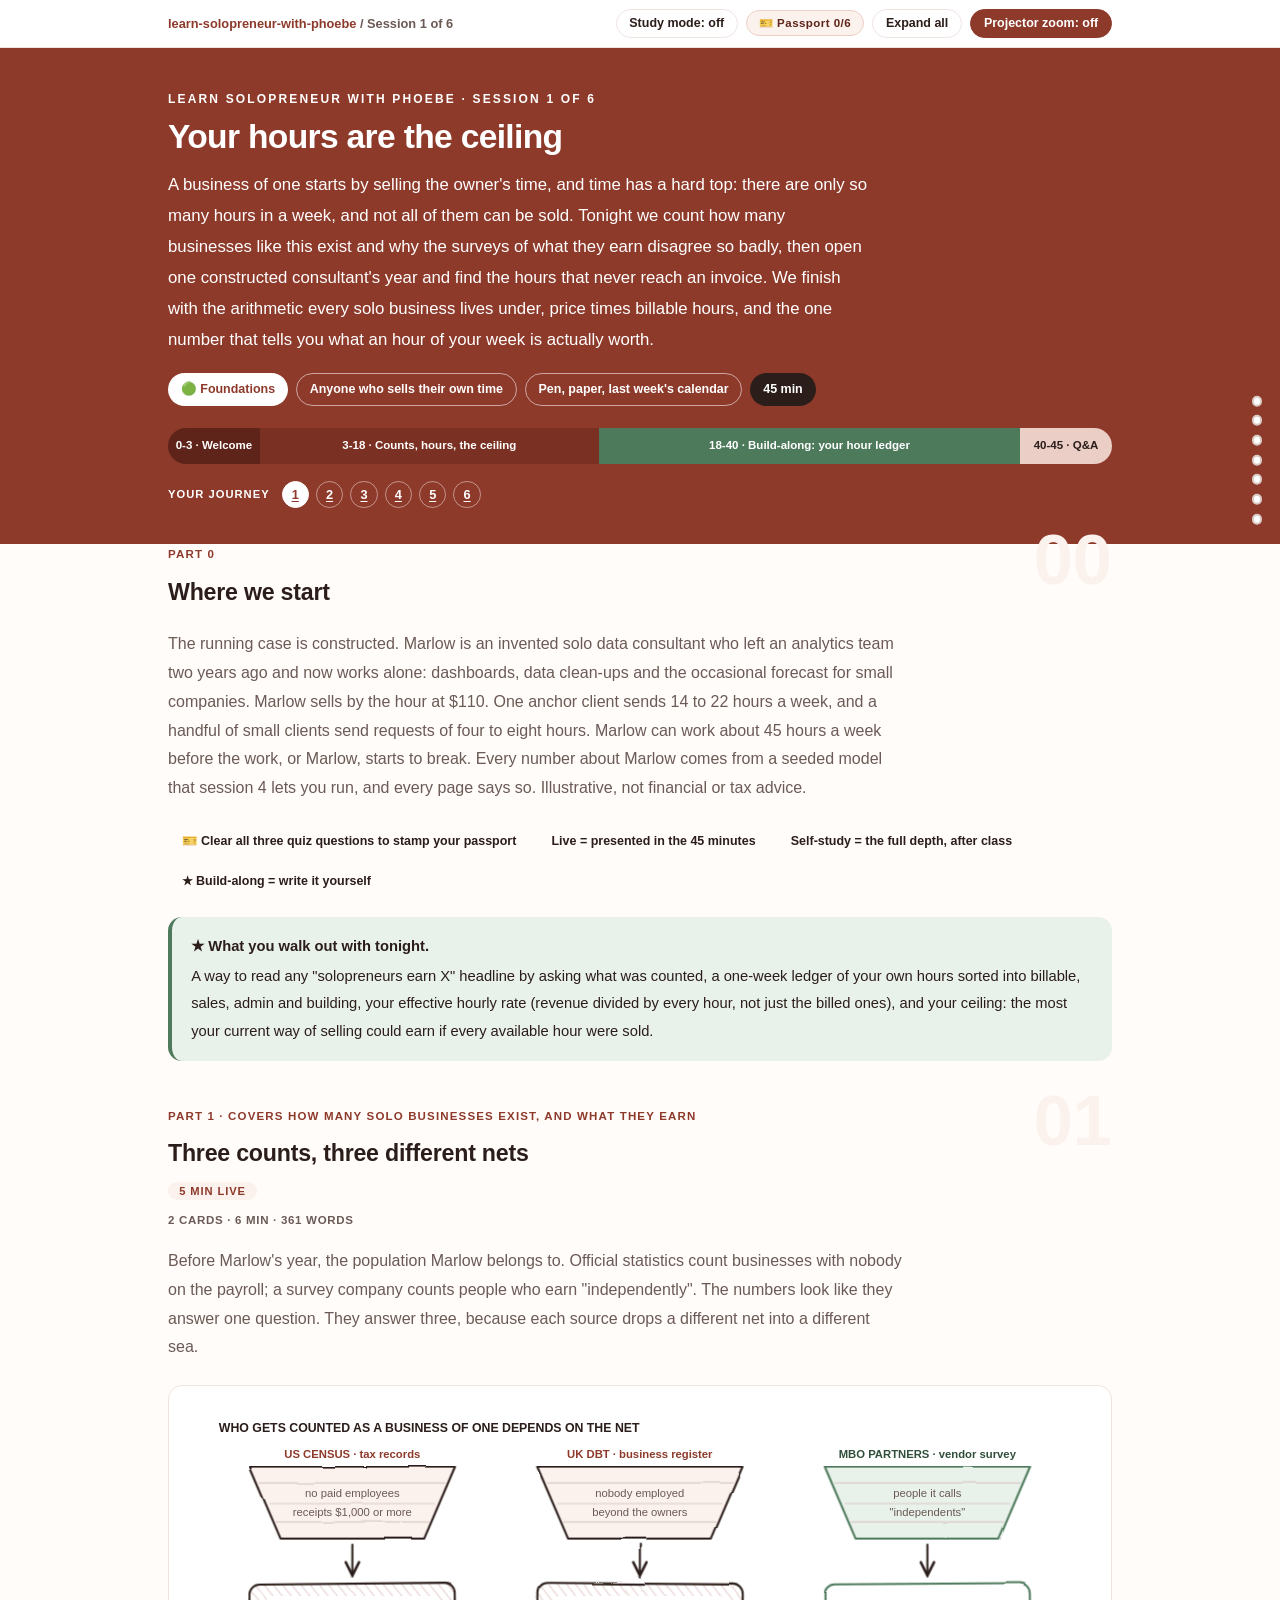
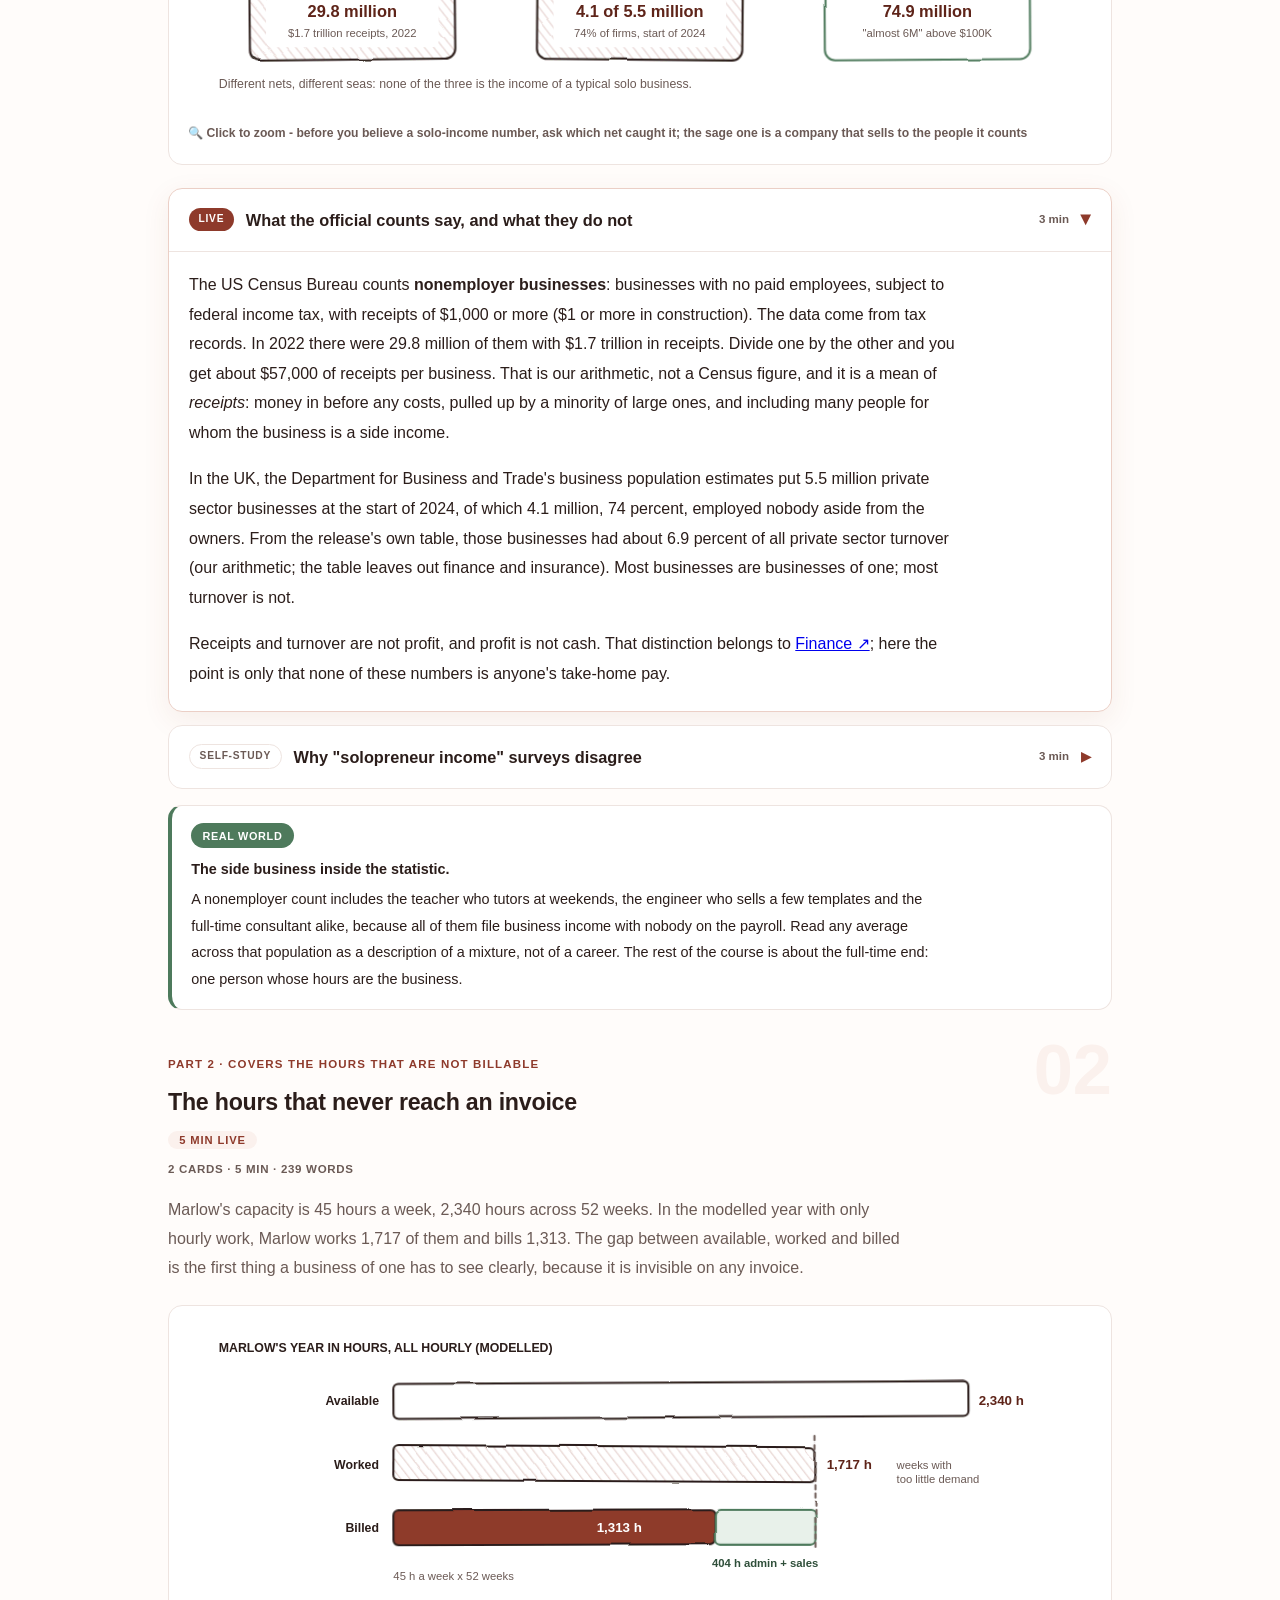
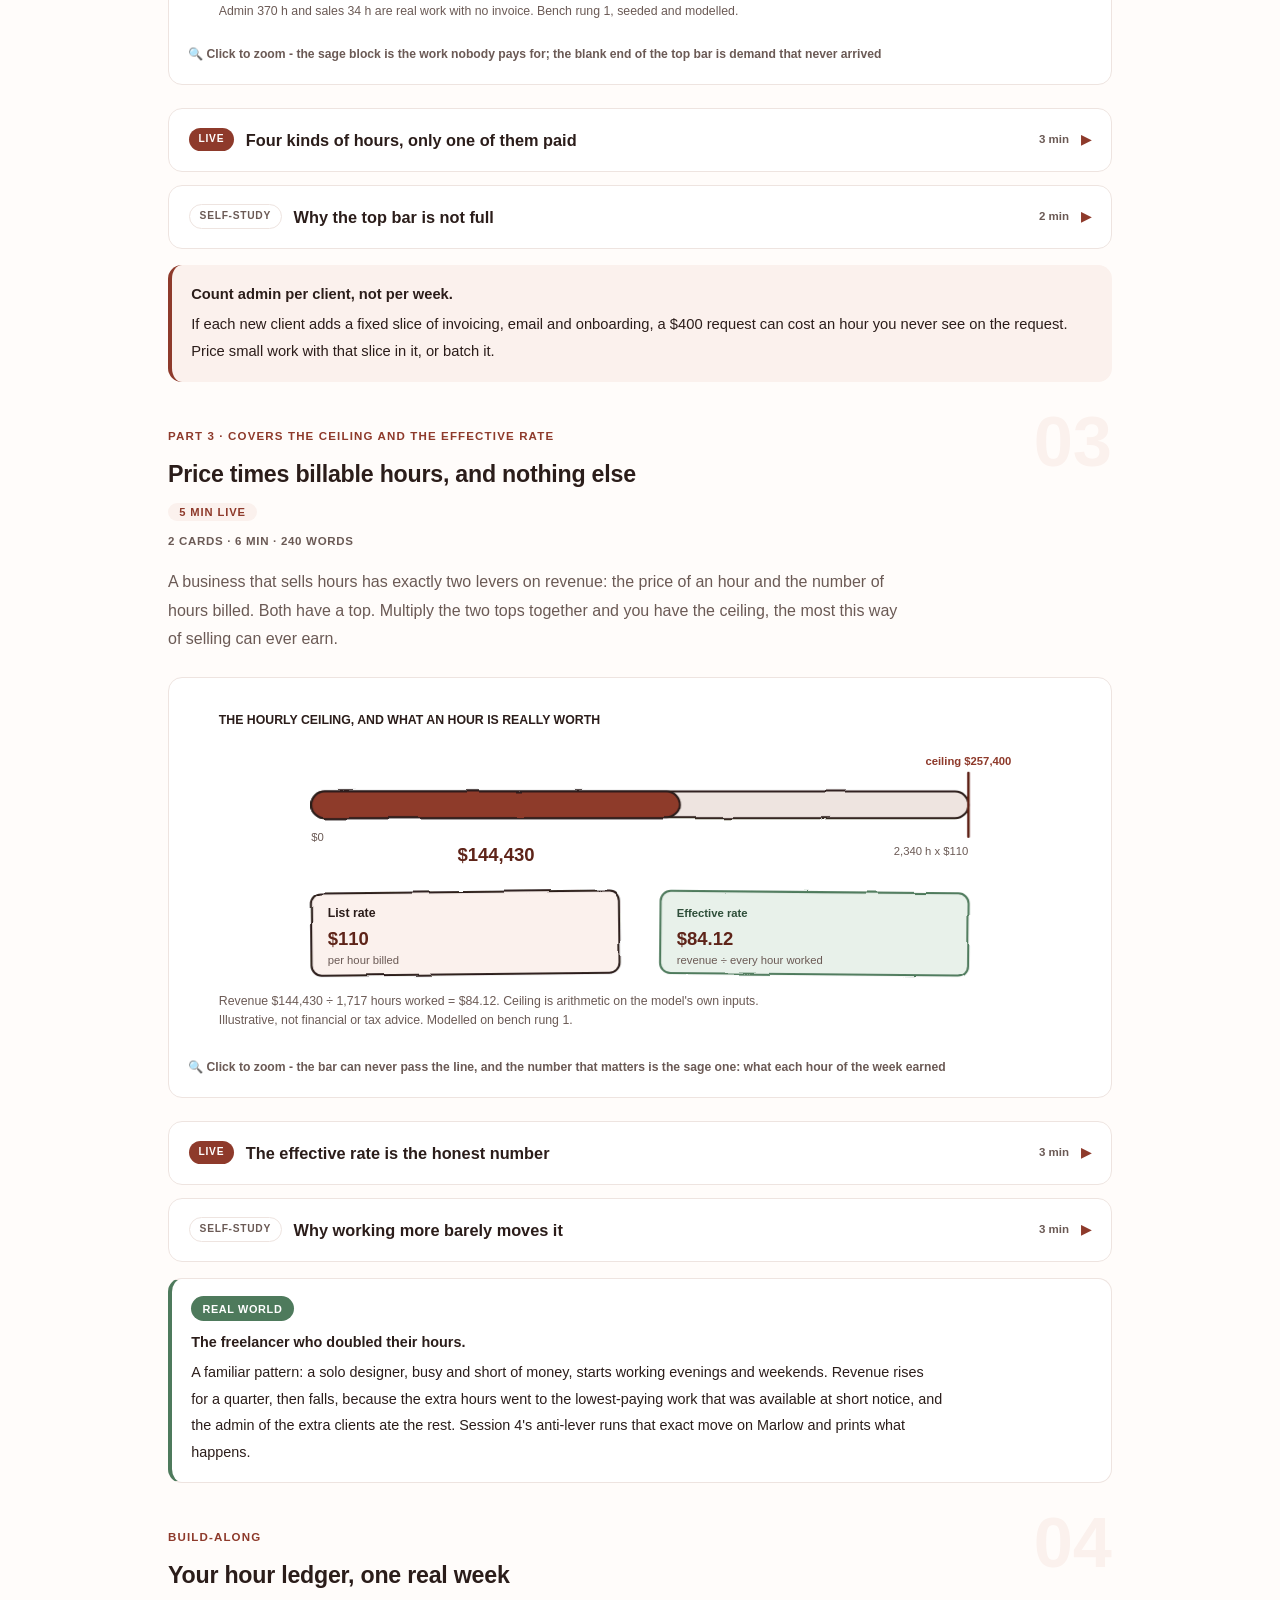
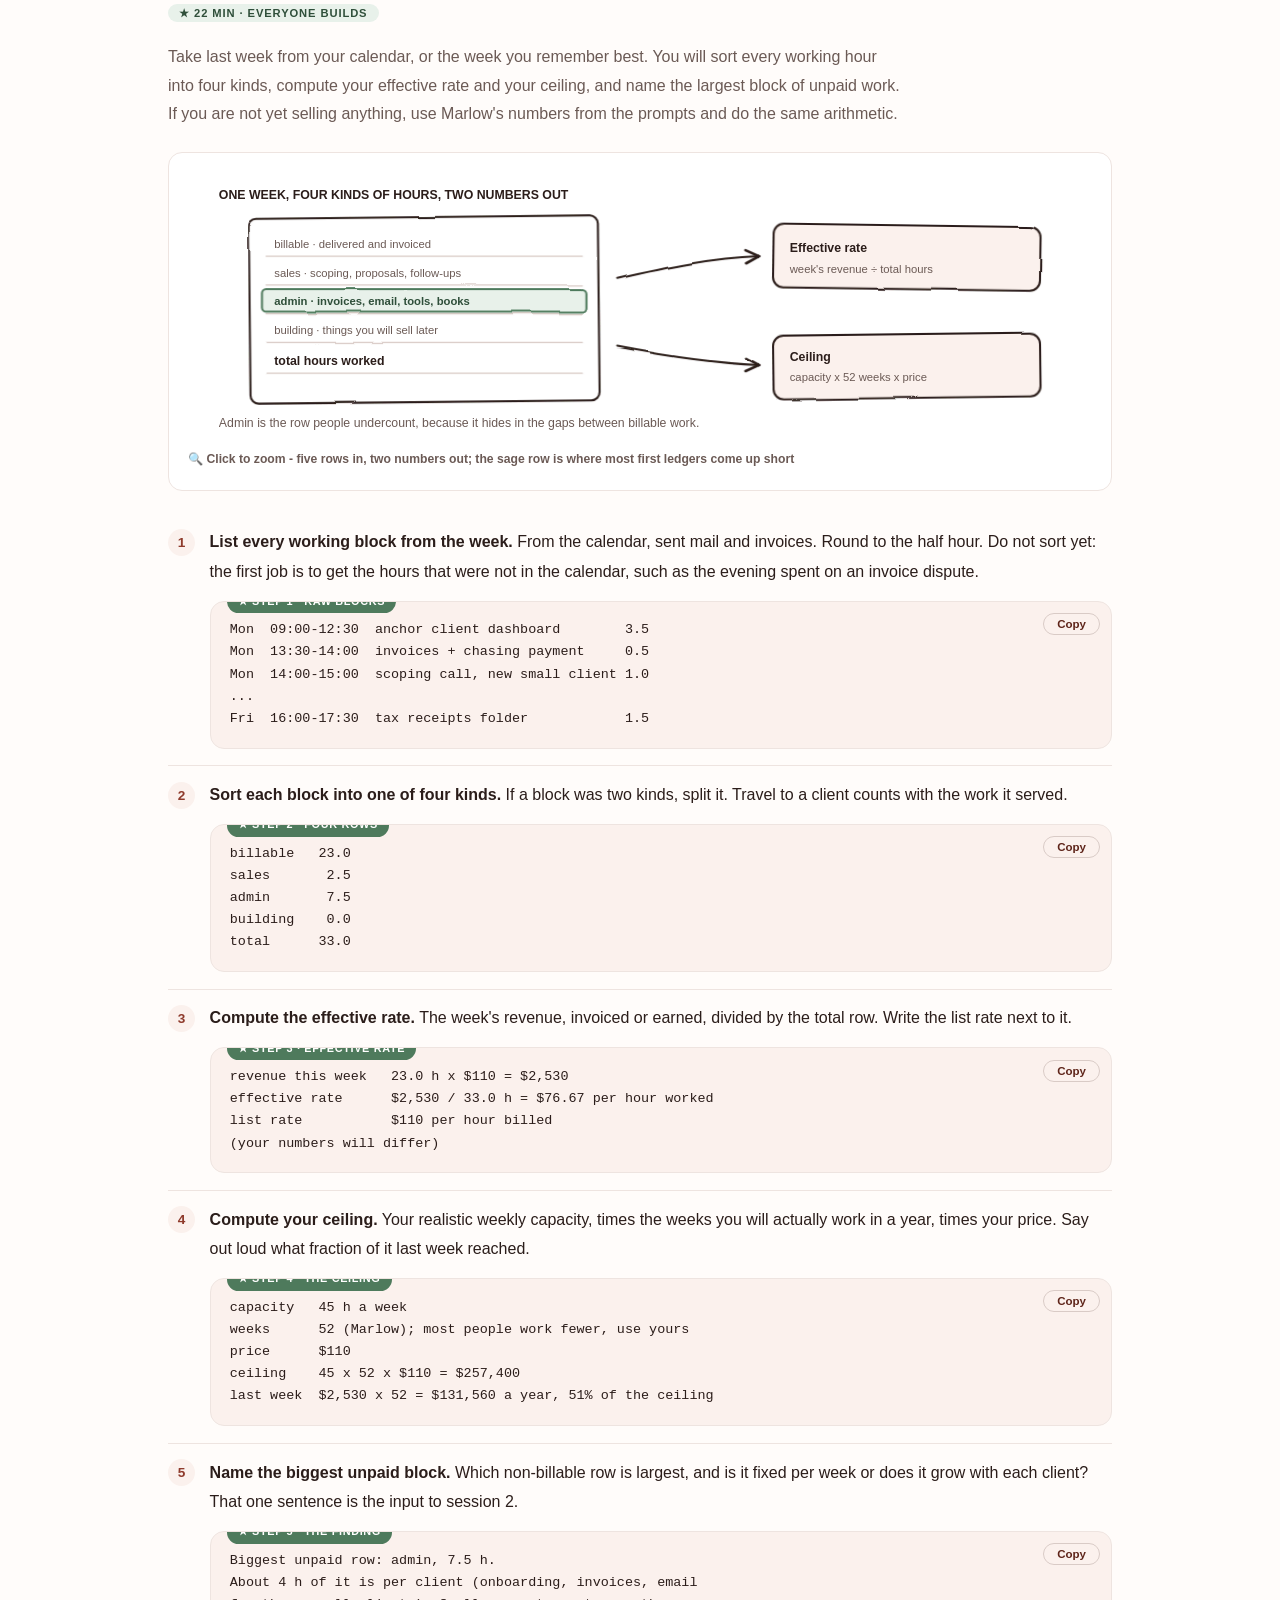
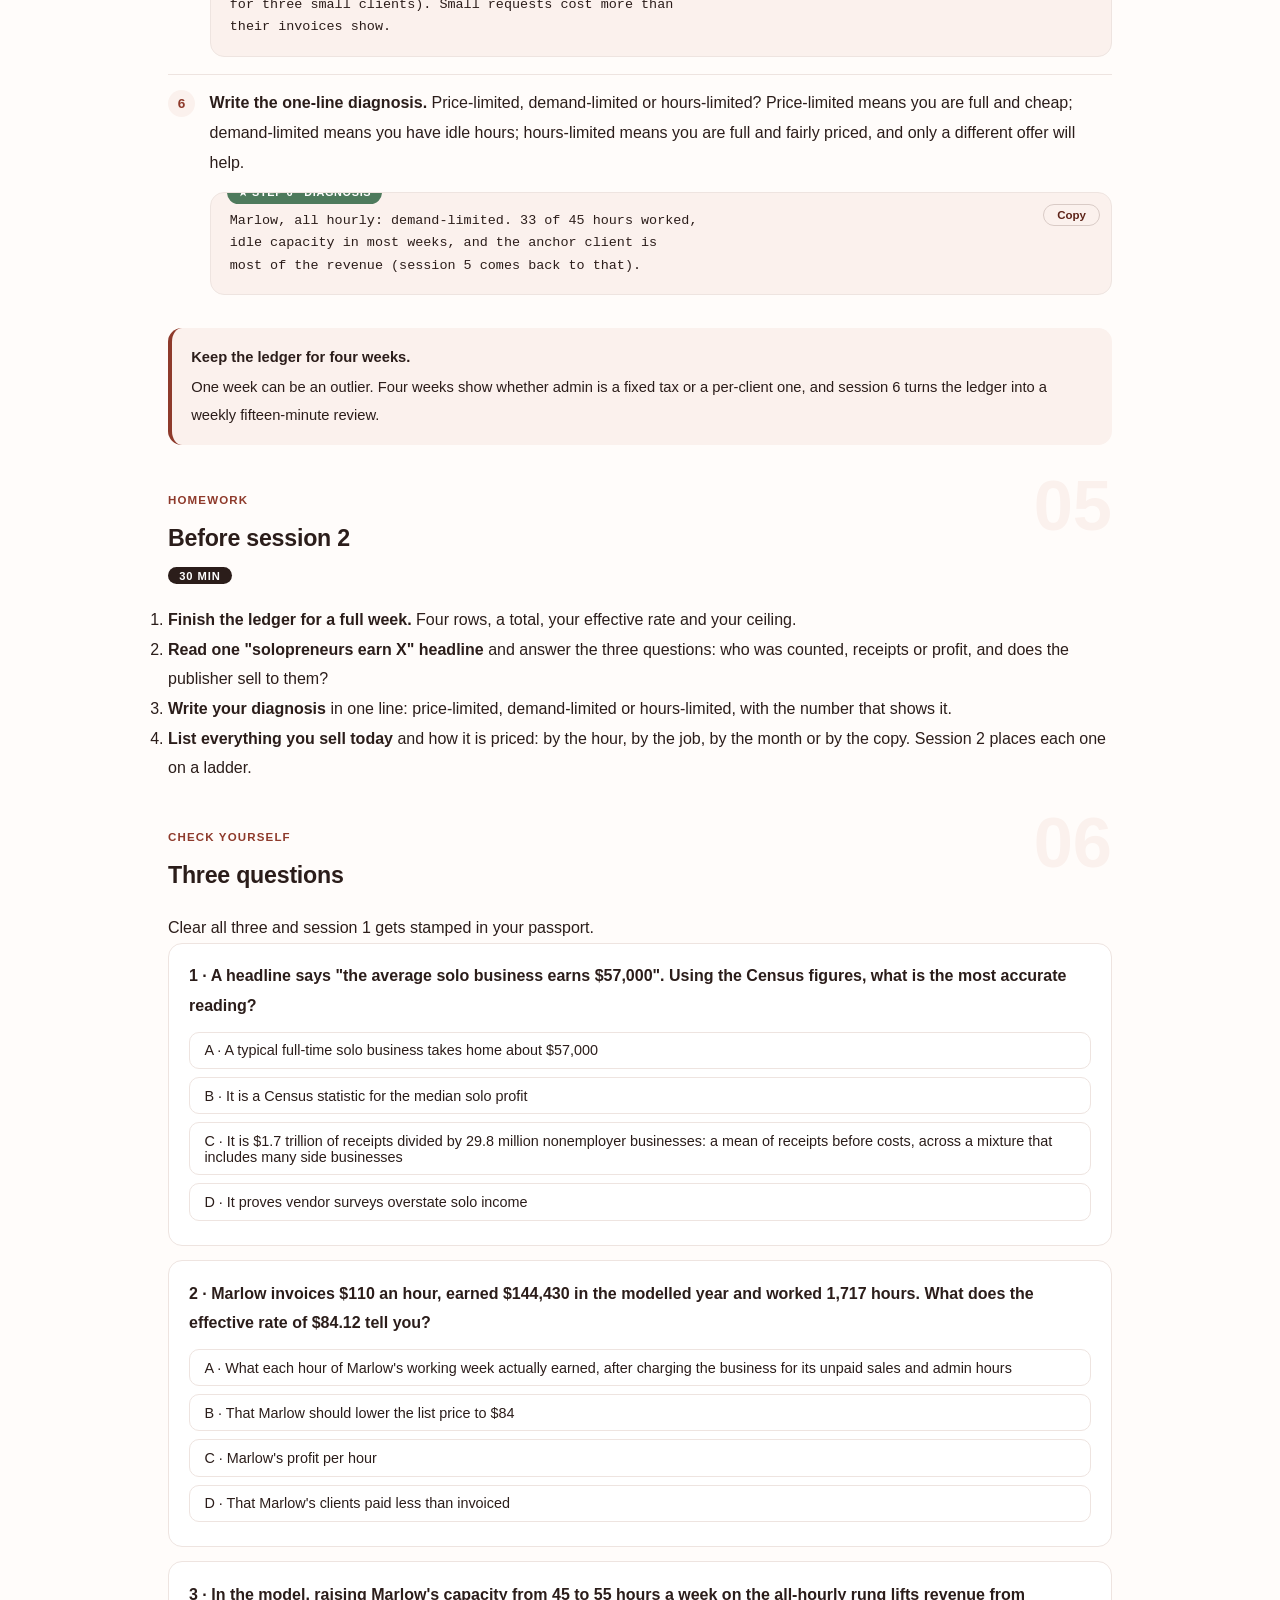
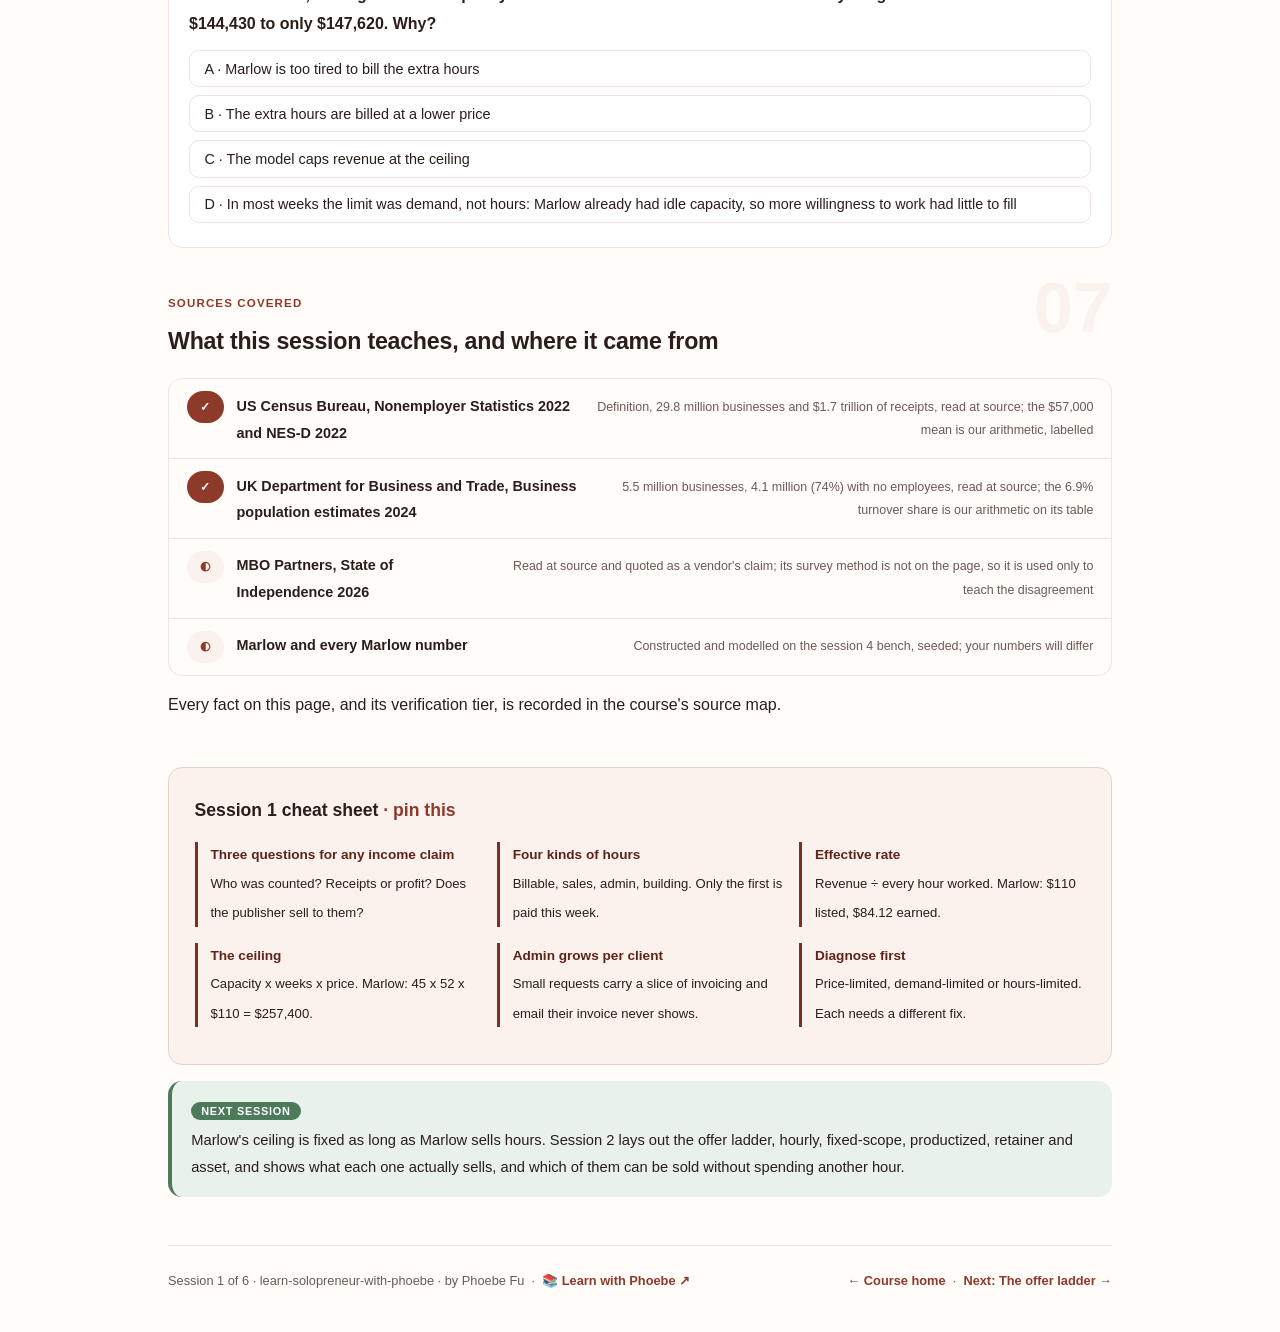
==== commit 80f0212d: "Light surfaces everywhere: lightbox, cheat panel, code boxes; contrast and phone-width fixes Every d" ====
--- a/courses/01-hours-are-the-ceiling.html
+++ b/courses/01-hours-are-the-ceiling.html
@@ -19,7 +19,7 @@
 <meta name="twitter:image" content="https://phoebefu6.github.io/learn-solopreneur-with-phoebe/assets/og-cover.png">
 <!-- social:end -->
 <title>Session 1 · Your hours are the ceiling - learn solopreneur with phoebe</title>
-<link rel="stylesheet" href="../assets/style.css?v=1">
+<link rel="stylesheet" href="../assets/style.css?v=17">
 </head>
 <body>
 
@@ -493,6 +493,6 @@
 
 </main>
 
-<script src="../assets/app.js?v=1"></script>
+<script src="../assets/app.js?v=17"></script>
 </body>
 </html>
--- a/assets/style.css
+++ b/assets/style.css
@@ -19,7 +19,7 @@
   --amber-ink: #2F4F3A;
   --amber-50: #E8F1EA;
   --paper: #FFFCFA;
-  --code-bg: #FBF5F2;
+  --code-bg: #FBF1ED;
   --code-ink: #2B1D1A;
   --scrim-rgb: 255,251,249;
   --shadow-rgb: 142,58,43;
@@ -241,7 +241,7 @@
 .pill.light { background: var(--indigo-50); color: var(--indigo); }
 .pill.inkpill { background: var(--ink); color: #fff; }
 .pill.amber, .pill.peach { background: var(--amber); color: #fff; }
-.pill.bare { color: var(--faint); }
+.pill.bare { color: var(--muted); }
 
 /* ---------- 4D grid ---------- */
 .grid-2 { display: grid; grid-template-columns: repeat(auto-fit, minmax(15rem, 1fr)); gap: .8rem; margin: .5rem 0 1rem; }
@@ -270,10 +270,11 @@
 table.clean td:first-child { font-weight: 600; }
 
 /* ---------- prompt boxes ---------- */
-.prompt-box {
+.prompt-box{
   position: relative;
-  background: var(--code-bg);
-  color: var(--code-ink);
+  background: #FBF1ED;
+  border: 1px solid #EEE4E0;
+  color: #2B1D1A;
   border-radius: var(--radius);
   padding: 1.1rem 1.2rem;
   margin: 1rem 0 1.2rem;
@@ -283,12 +284,12 @@
   white-space: pre-wrap;
   word-break: break-word;
 }
-.prompt-box .label {
+.prompt-box .label{
   position: absolute;
   top: -0.7rem;
   left: 1rem;
-  background: var(--indigo);
-  color: #fff;
+  background: #8E3A2B;
+  color: #FFFFFF;
   font-family: "Inter", -apple-system, sans-serif;
   font-size: .68rem;
   font-weight: 700;
@@ -299,7 +300,7 @@
 }
 .prompt-box.bad .label { background: var(--faint); color: var(--ink); }
 .prompt-box.good .label { background: var(--amber); color: #fff; }
-.copy-btn {
+.copy-btn{
   position: absolute;
   top: .7rem;
   right: .7rem;
@@ -409,7 +410,7 @@
   gap: .4rem;
 }
 
-.lightbox {
+.lightbox{
   position: fixed;
   inset: 0;
   z-index: 100;
@@ -421,8 +422,10 @@
   cursor: zoom-out;
 }
 .lightbox.open { display: flex; }
-.lightbox .inner {
+.lightbox .inner{
   background: #fff;
+  border: 1px solid #EEE4E0;
+  box-shadow: 0 10px 40px rgba(43,29,26,.14);
   border-radius: var(--radius);
   padding: 2rem;
   max-width: 94vw;
@@ -430,7 +433,7 @@
   overflow: auto;
 }
 .lightbox .inner svg, .lightbox .inner img { width: min(88vw, 70rem); height: auto; }
-.lightbox .close-hint {
+.lightbox .close-hint{
   position: fixed;
   top: 1rem; right: 1.4rem;
   color: var(--ink);
@@ -455,7 +458,7 @@
 .covered-row .note { margin-left: auto; color: var(--muted); font-size: .78rem; text-align: right; }
 
 /* ---------- cheat sheet footer ---------- */
-.cheat {
+.cheat{
   background: var(--indigo-50);
   color: var(--ink);
   border: 1px solid var(--indigo-soft);
@@ -1162,7 +1165,7 @@
   transition: all .18s ease;
 }
 .pp-stamp:hover { border-color: var(--indigo-soft); }
-.pp-stamp i { font-size: 1.3rem; font-style: normal; opacity: .7; color: var(--ink); }
+.pp-stamp i { font-size: 1.3rem; font-style: normal; opacity: 1; color: var(--ink); }
 .pp-stamp b { font: 800 0.7rem Inter, sans-serif; }
 .pp-stamp.got {
   border-style: solid; border-color: var(--indigo);
@@ -1333,3 +1336,28 @@
 .sl-cap { stroke: var(--amber); stroke-width: 2; stroke-dasharray: 5 4; }
 .sl-capl { font: 800 11px Inter, sans-serif; fill: var(--amber-ink); }
 .sl-brk { stroke: #991B1B; stroke-width: 1.6; stroke-dasharray: 3 3; }
+
+/* layout-patch-3: phone-width overflow (2026-10-10) */
+.sql-bar { flex-wrap: wrap; }
+@media (max-width: 480px) {
+  .covered-row { flex-wrap: wrap; }
+  .covered-row .note { margin-left: 0; text-align: left; flex-basis: 100%; }
+  details.card summary { flex-wrap: wrap; }
+  details.card summary .mini { white-space: normal; }
+  .wk, .sqlbox, .prompt-box, pre { max-width: 100%; overflow-x: auto; }
+  .mono, code, strong, .note { overflow-wrap: anywhere; }
+  select, input[type=range], label { max-width: 100%; }
+  canvas, svg, img { max-width: 100%; height: auto; }
+  .tree-kids, .tree-node-wrap, .tree-node, .rb-night, .al-row, .gd-field, .tl-row, .sl-row { max-width: 100%; overflow-x: auto; }
+  .tl-cols, .sl-cols, .bb-cols, .ev-cols, [class$="-cols"] { grid-template-columns: 1fr !important; display: grid; }
+  .tl-cols > *, .sl-cols > *, [class$="-cols"] > * { min-width: 0; max-width: 100%; }
+  .mono { white-space: normal; }
+  .er-w, .bb-lab, .tl-lev, .sl-lev { max-width: 100%; white-space: normal; }
+}
+/* contrast-patch-2b */
+.cheat a { color: var(--indigo-deep, var(--ink)); }
+.chip.audience { background: transparent; border-color: rgba(255,255,255,.55); }
+.masthead a, .masthead .sub a { color: #fff; text-decoration: underline; text-underline-offset: 2px; }
+.prompt-box b, .prompt-box strong { color: var(--indigo-deep, var(--ink)); }
+.prompt-box span, .prompt-box em, .prompt-box i { color: inherit; }
+.pp-stamp i { color: var(--ink); }
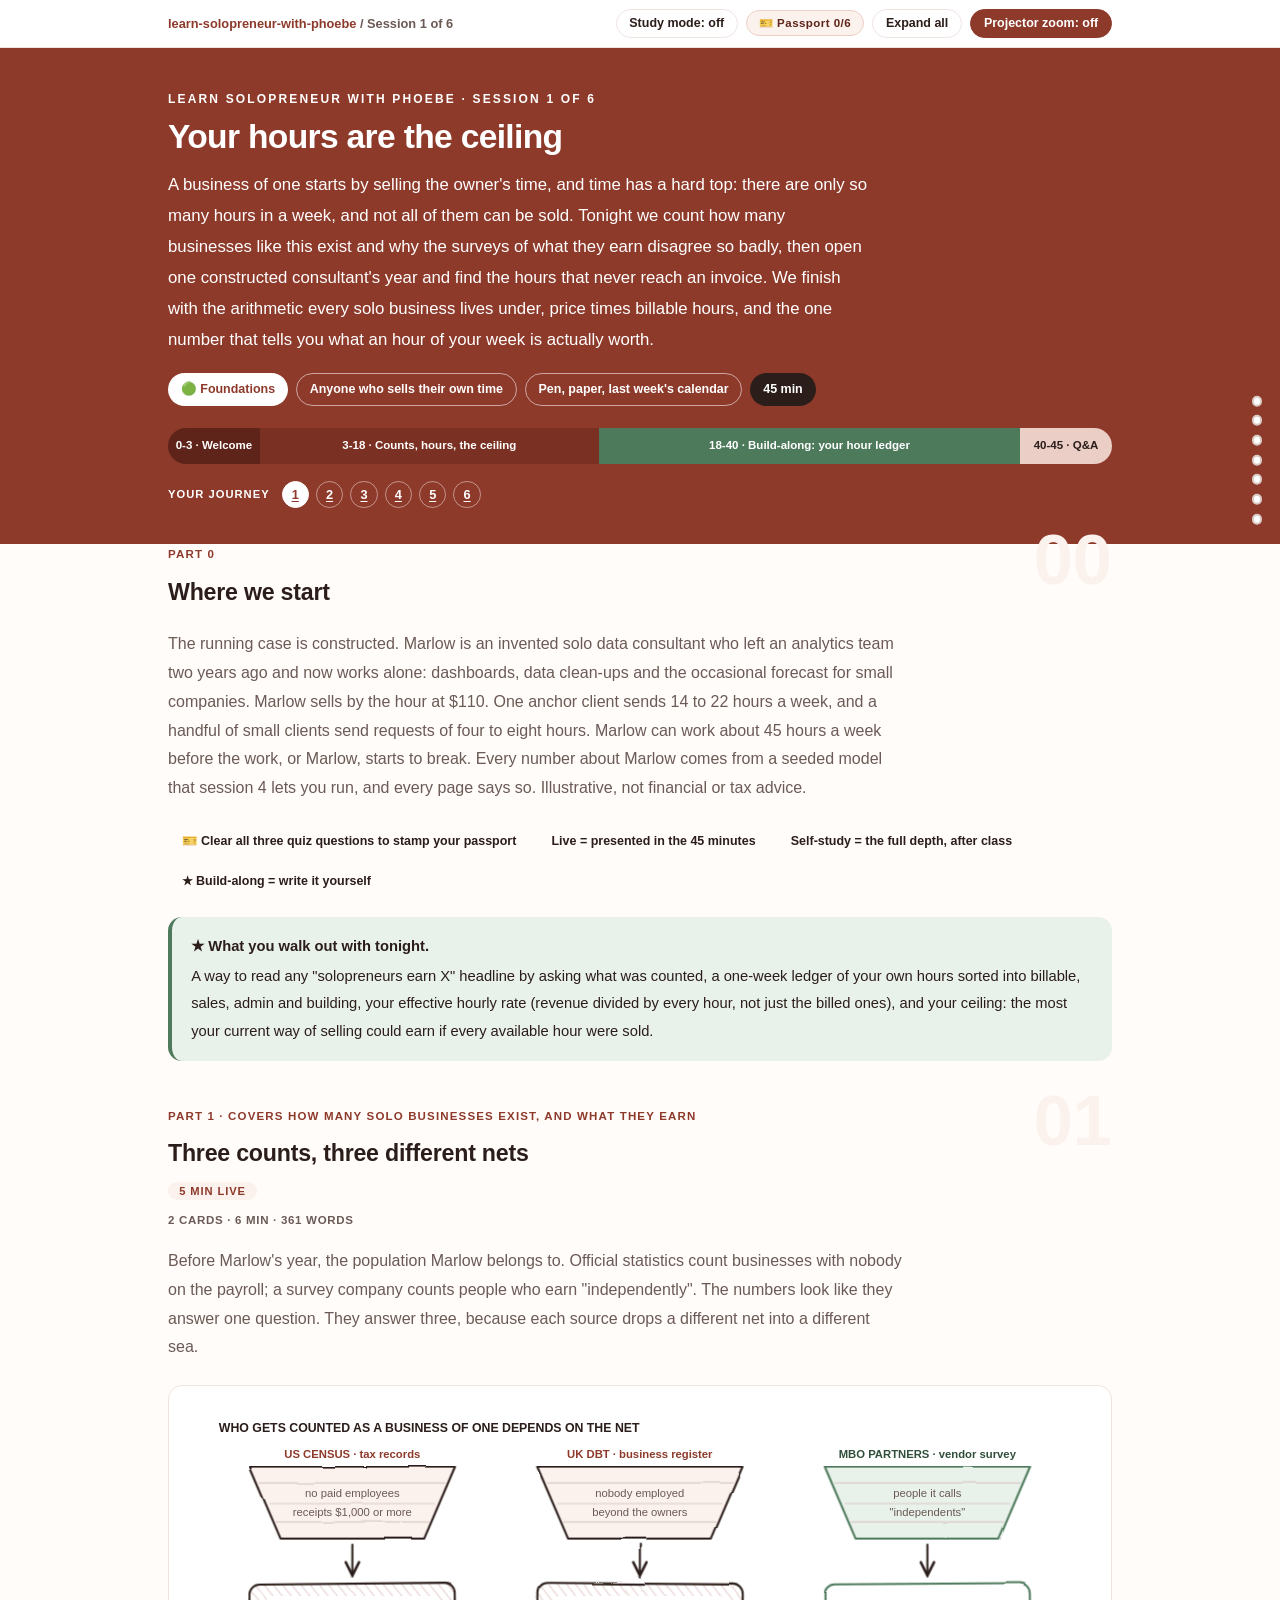
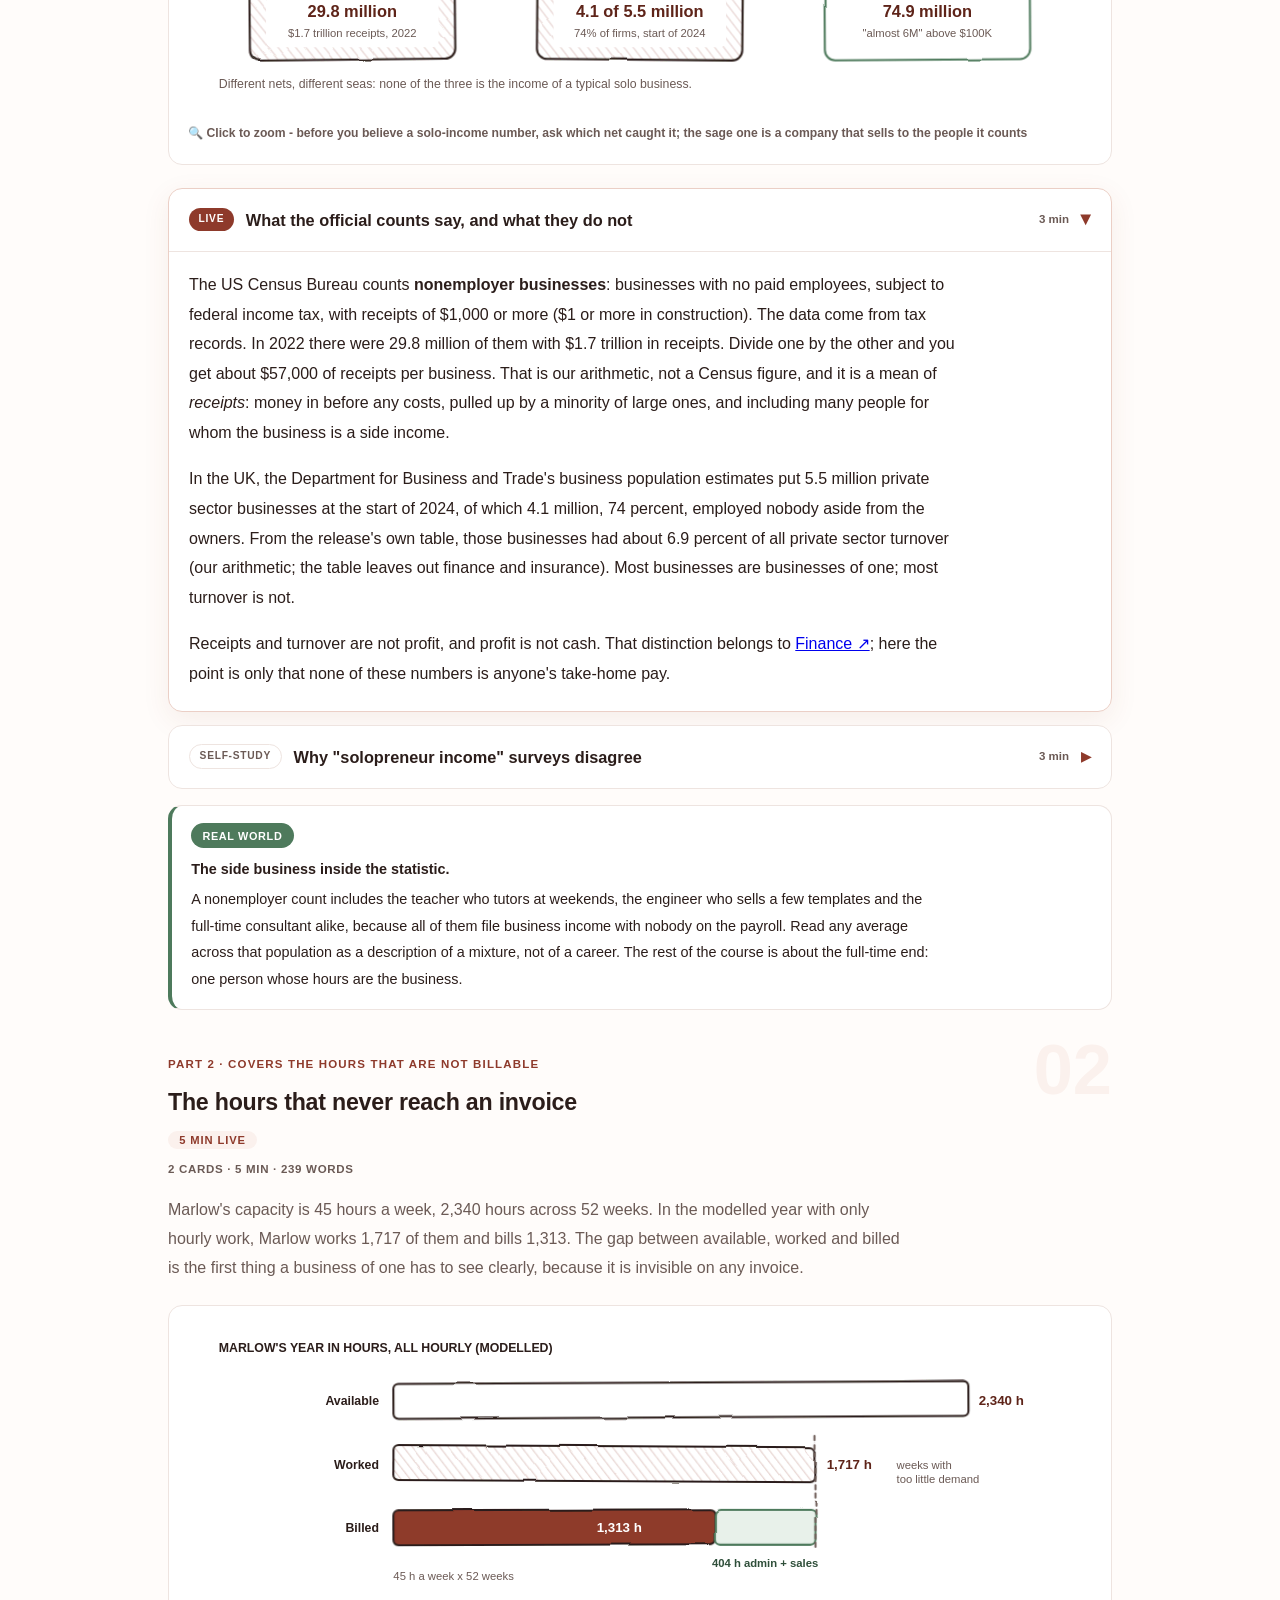
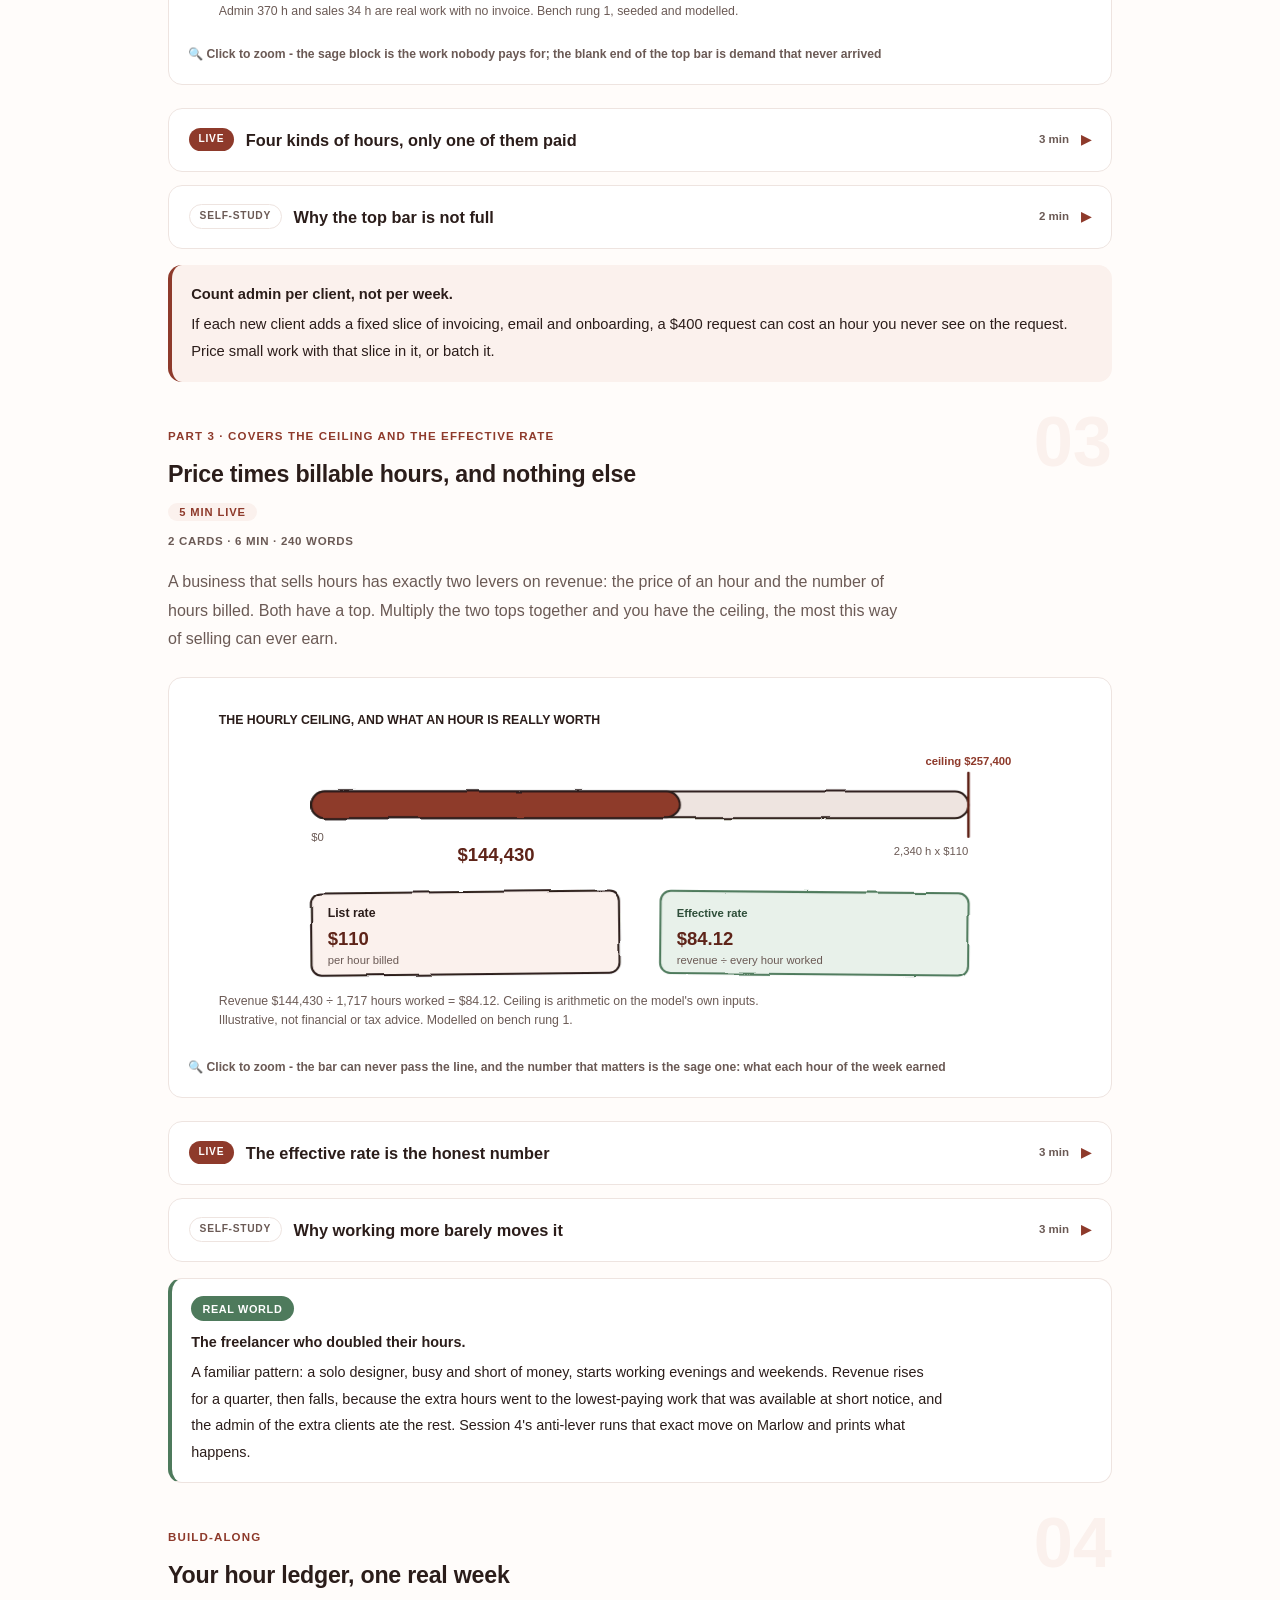
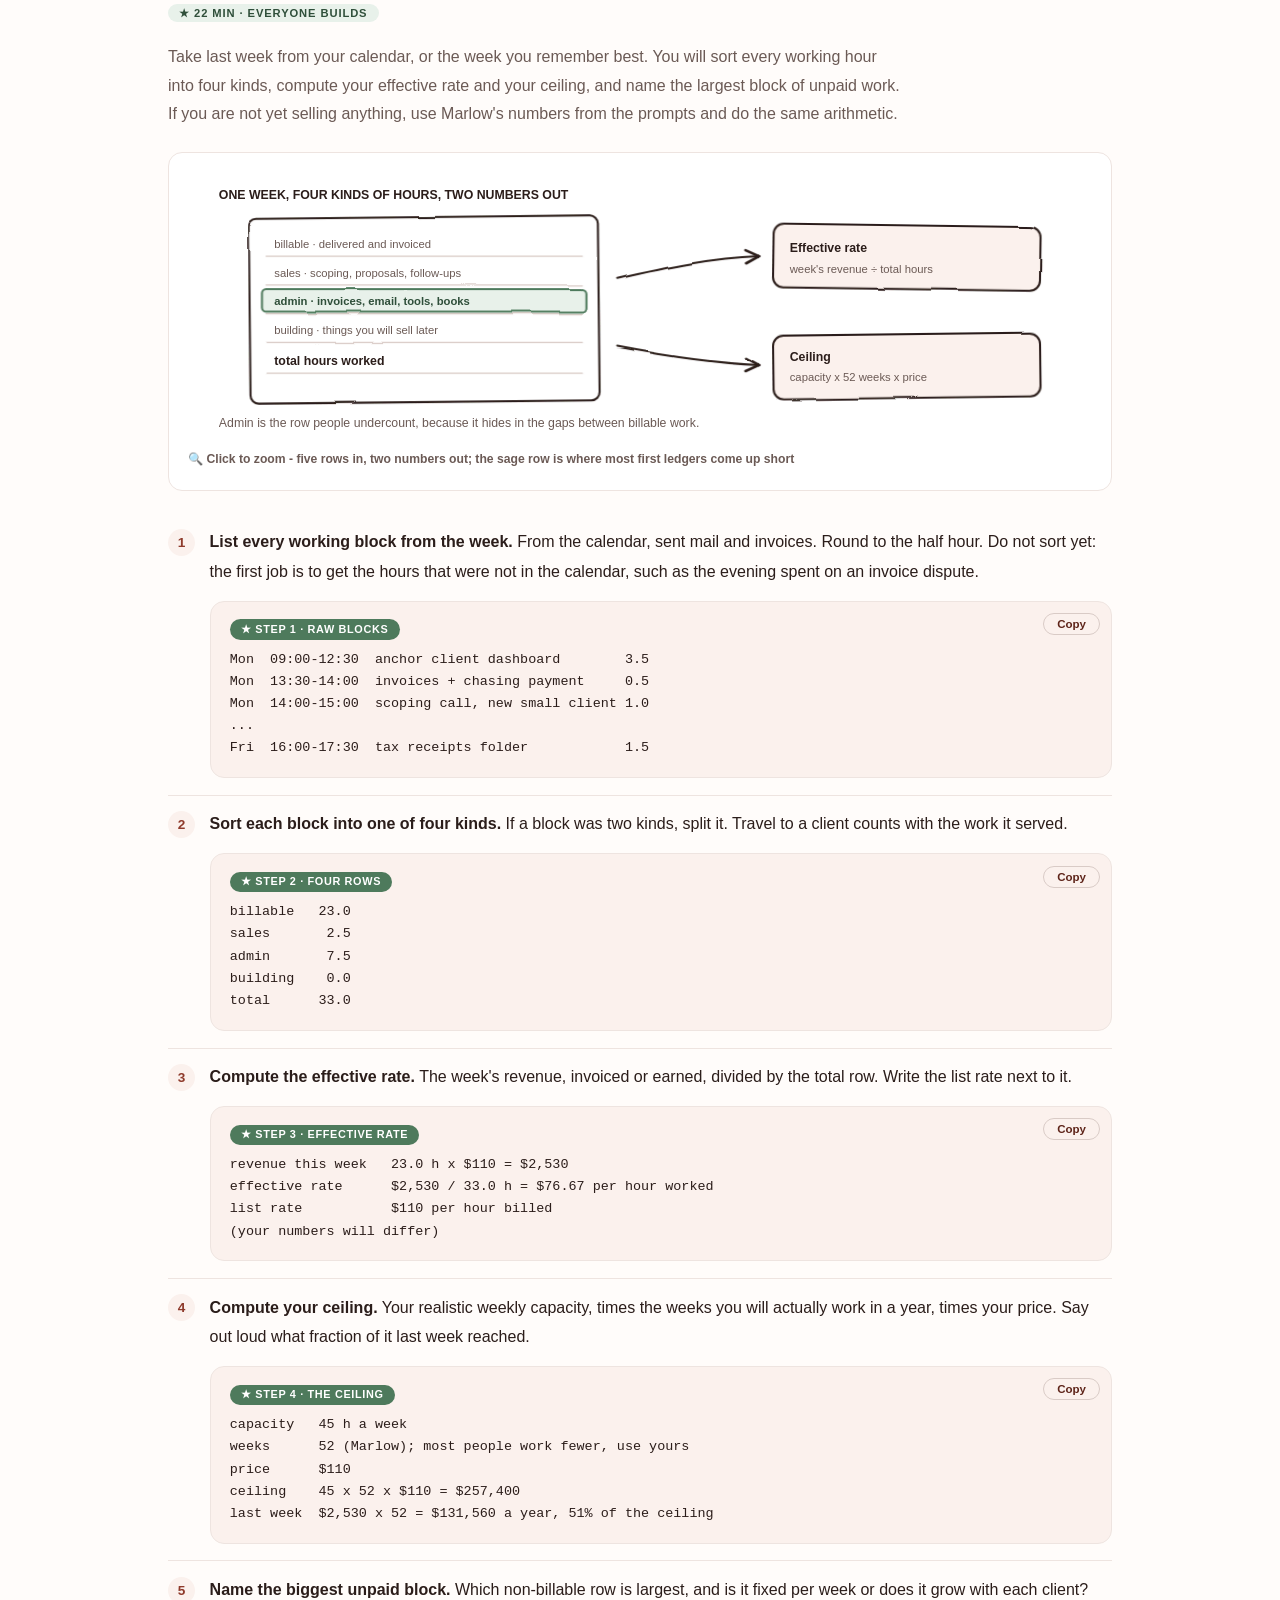
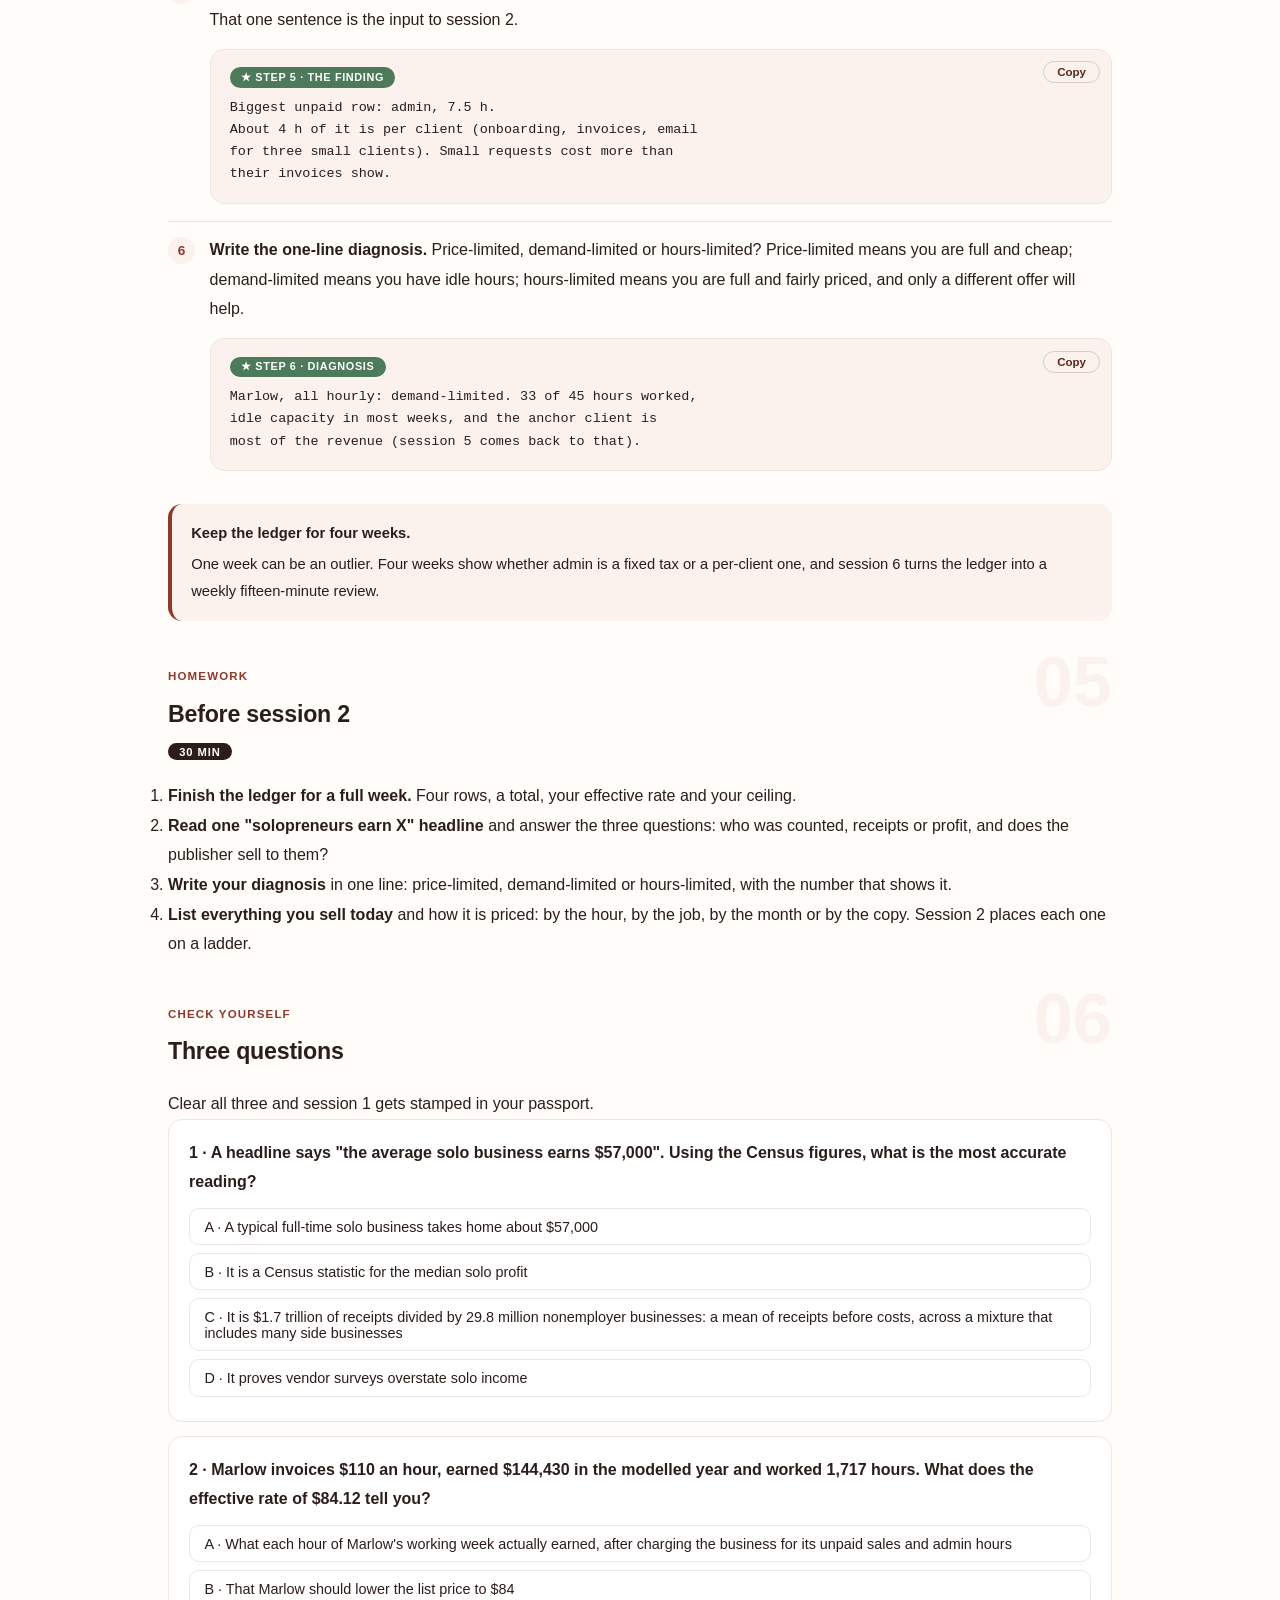
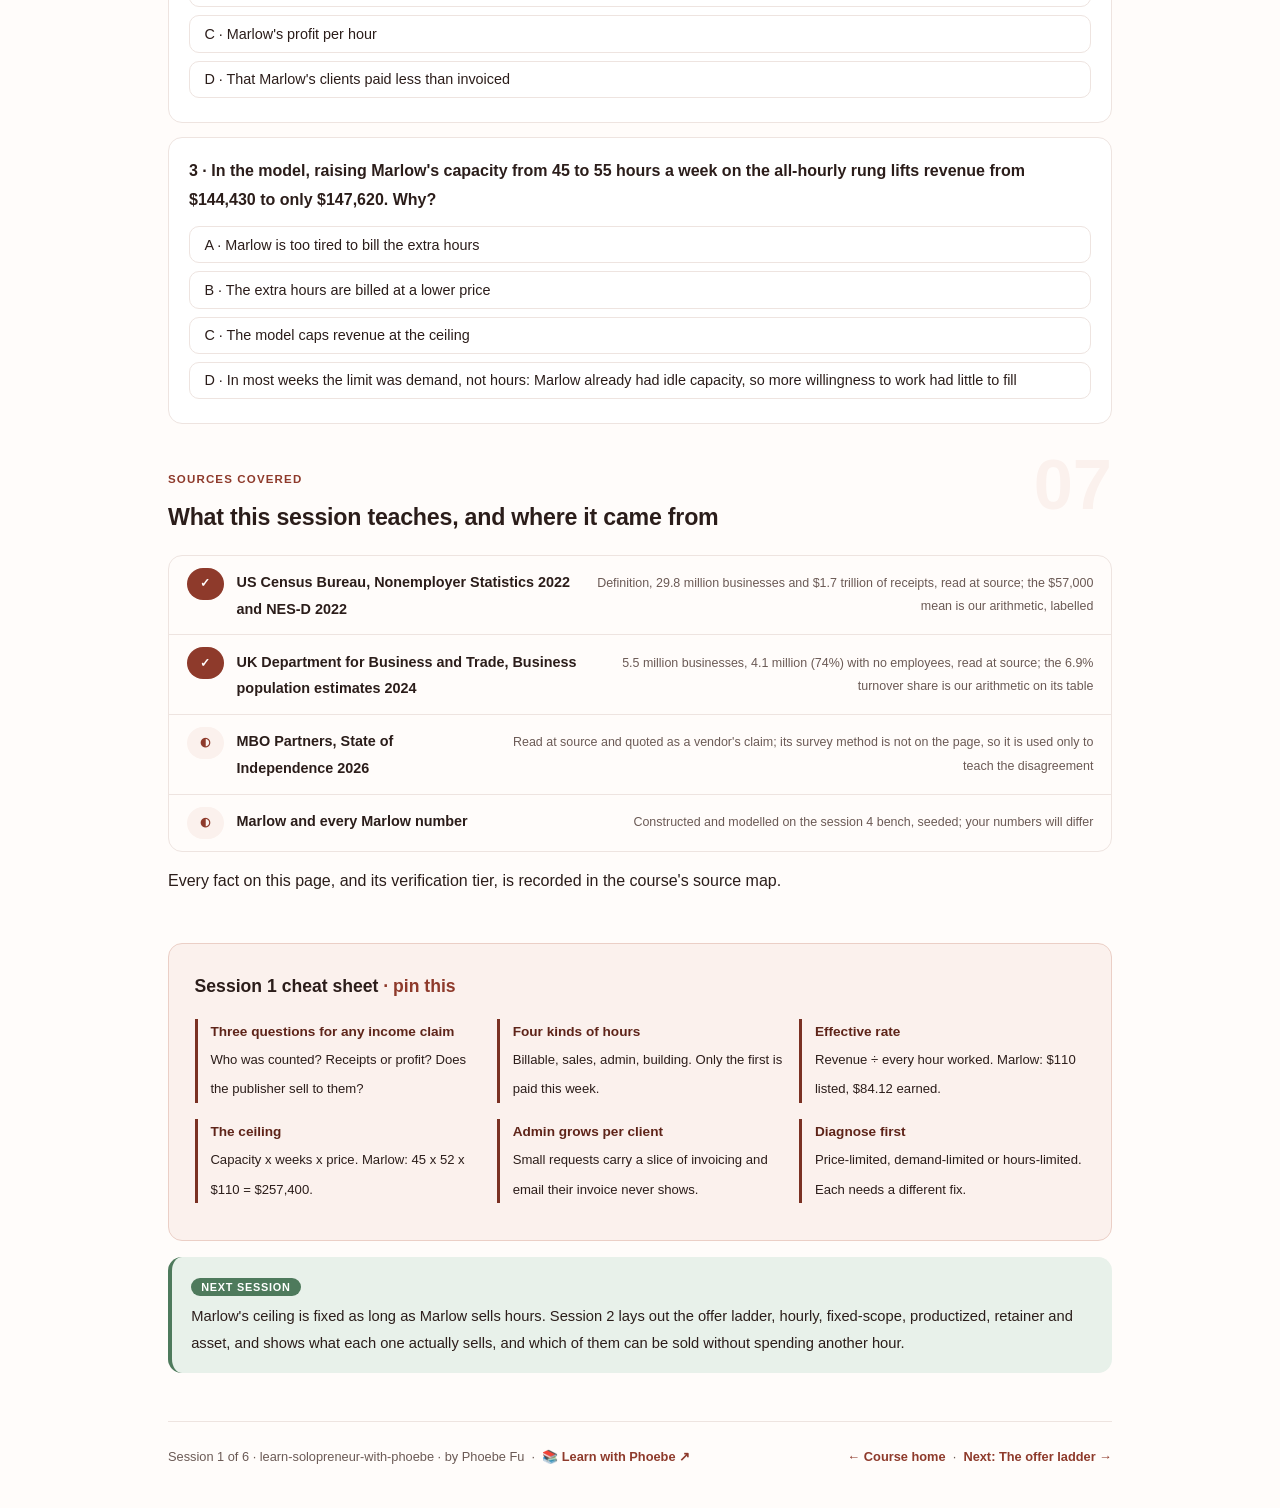
==== commit a543d9d5: "Prompt-box label inside the box: overflow no longer cuts it in half The label hung 0.7rem above the " ====
--- a/courses/01-hours-are-the-ceiling.html
+++ b/courses/01-hours-are-the-ceiling.html
@@ -19,7 +19,7 @@
 <meta name="twitter:image" content="https://phoebefu6.github.io/learn-solopreneur-with-phoebe/assets/og-cover.png">
 <!-- social:end -->
 <title>Session 1 · Your hours are the ceiling - learn solopreneur with phoebe</title>
-<link rel="stylesheet" href="../assets/style.css?v=17">
+<link rel="stylesheet" href="../assets/style.css?v=18">
 </head>
 <body>
 
--- a/assets/style.css
+++ b/assets/style.css
@@ -1361,3 +1361,8 @@
 .prompt-box b, .prompt-box strong { color: var(--indigo-deep, var(--ink)); }
 .prompt-box span, .prompt-box em, .prompt-box i { color: inherit; }
 .pp-stamp i { color: var(--ink); }
+
+/* Prompt-box label sits inside the box (2026-10-12). Hanging it 0.7rem above the edge let any
+   overflow:auto parent cut it in half; in normal flow nothing can clip it. The right margin
+   keeps it clear of the Copy button; long labels wrap instead of running under it. */
+.prompt-box > .label{ position: static; display: table; margin: 0 5.2rem .55rem 0; white-space: normal; line-height: 1.45; }
